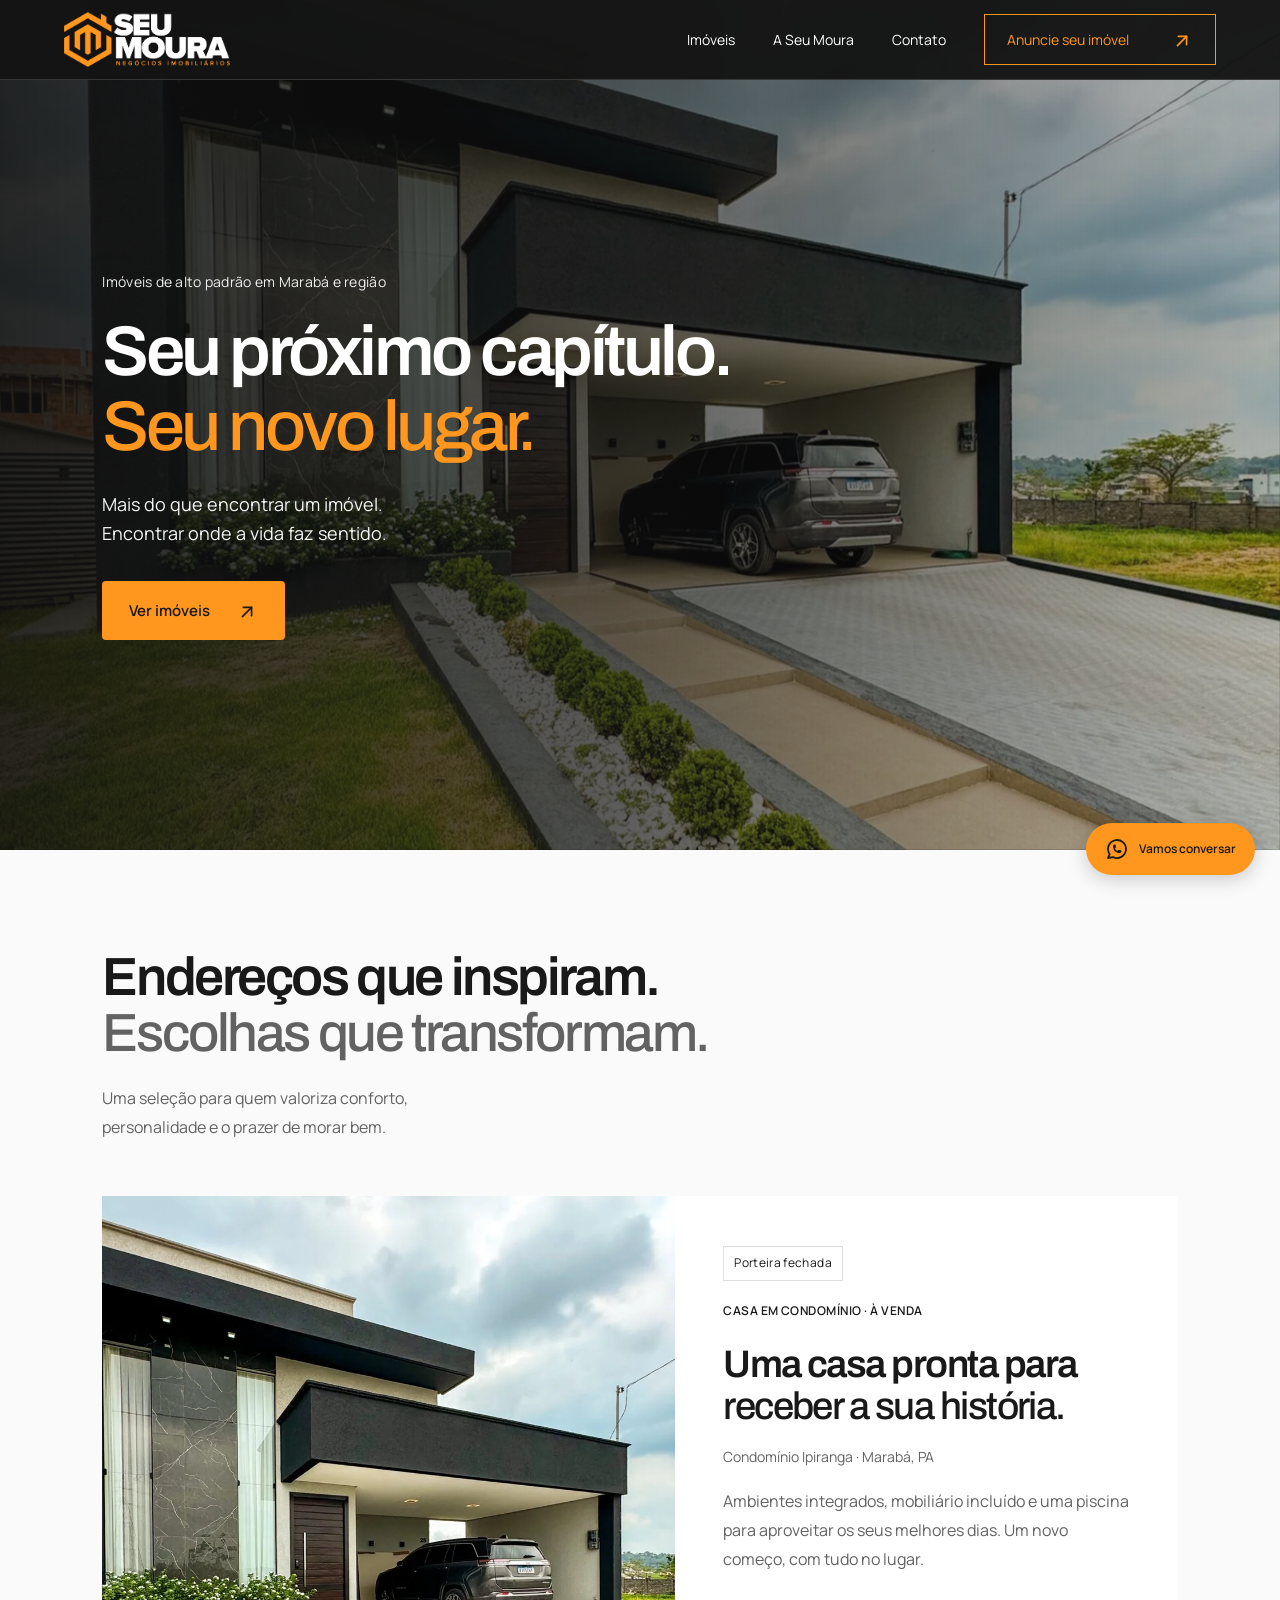
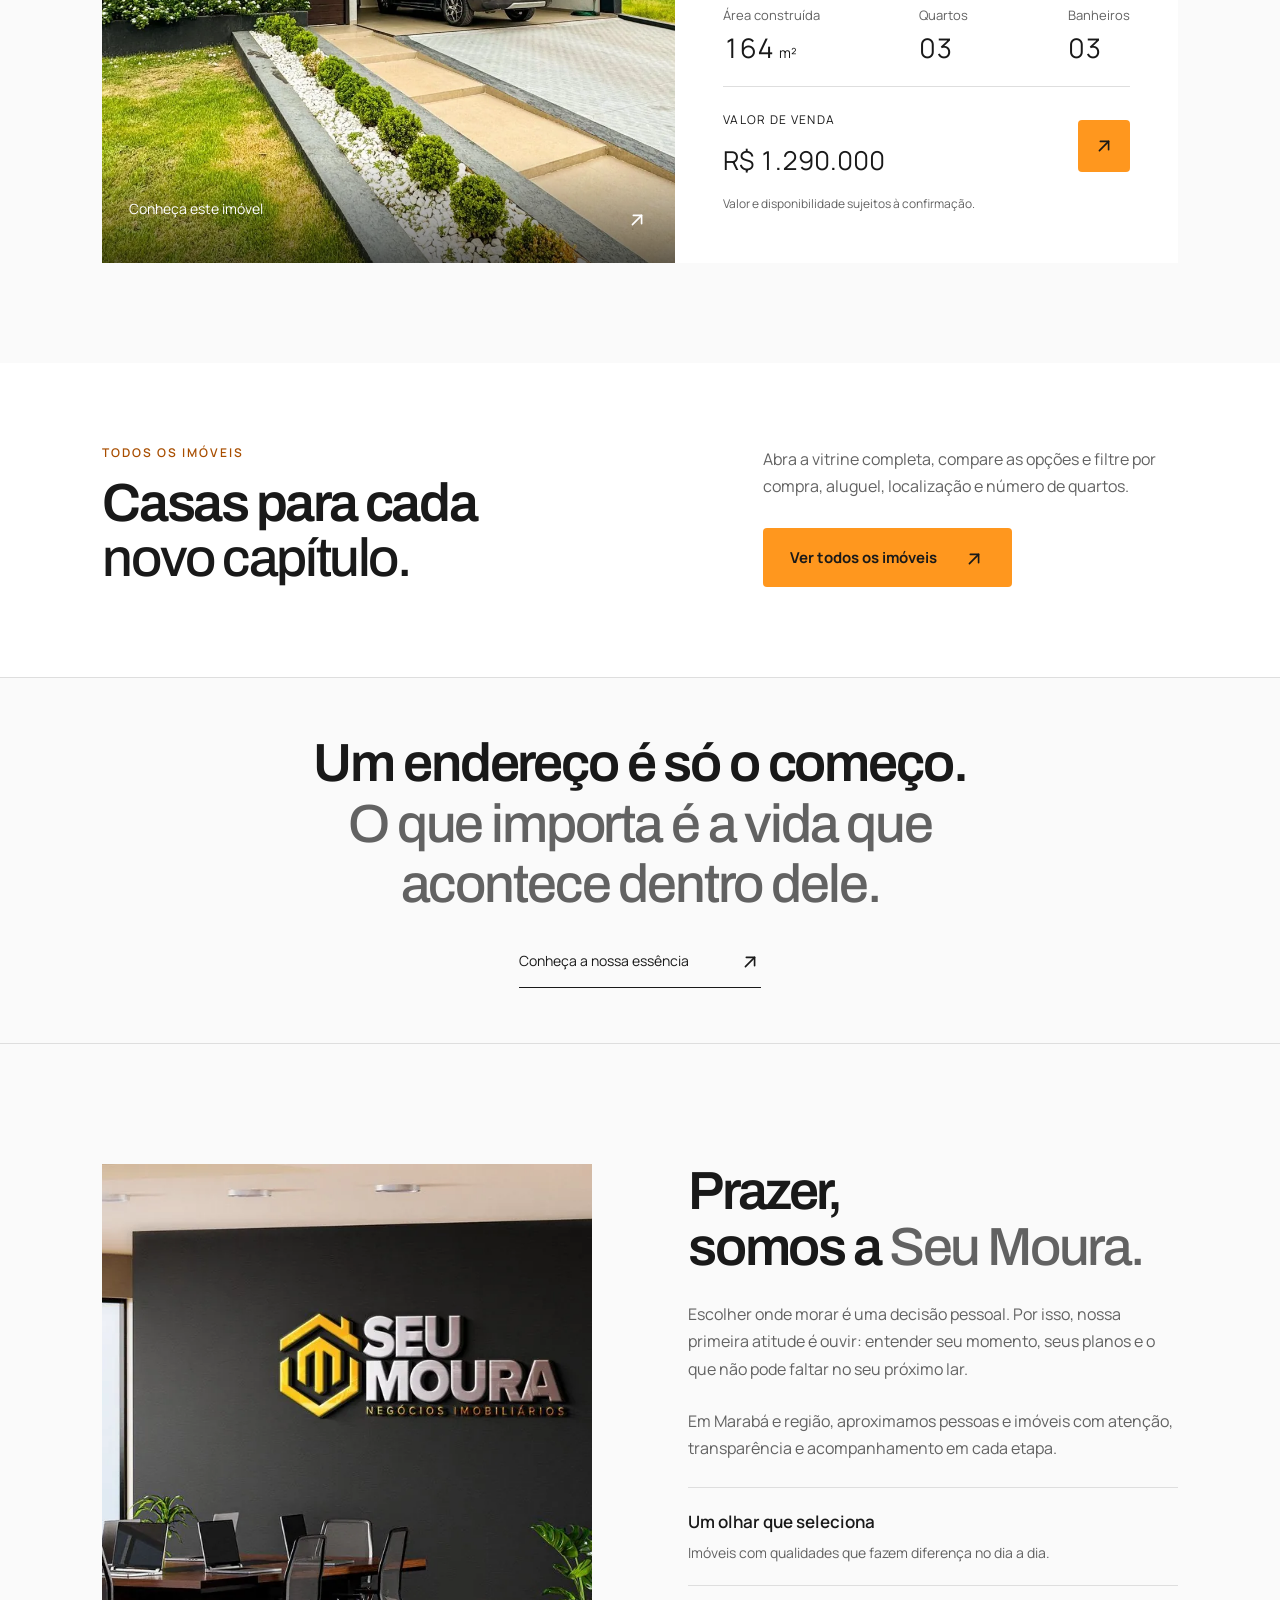
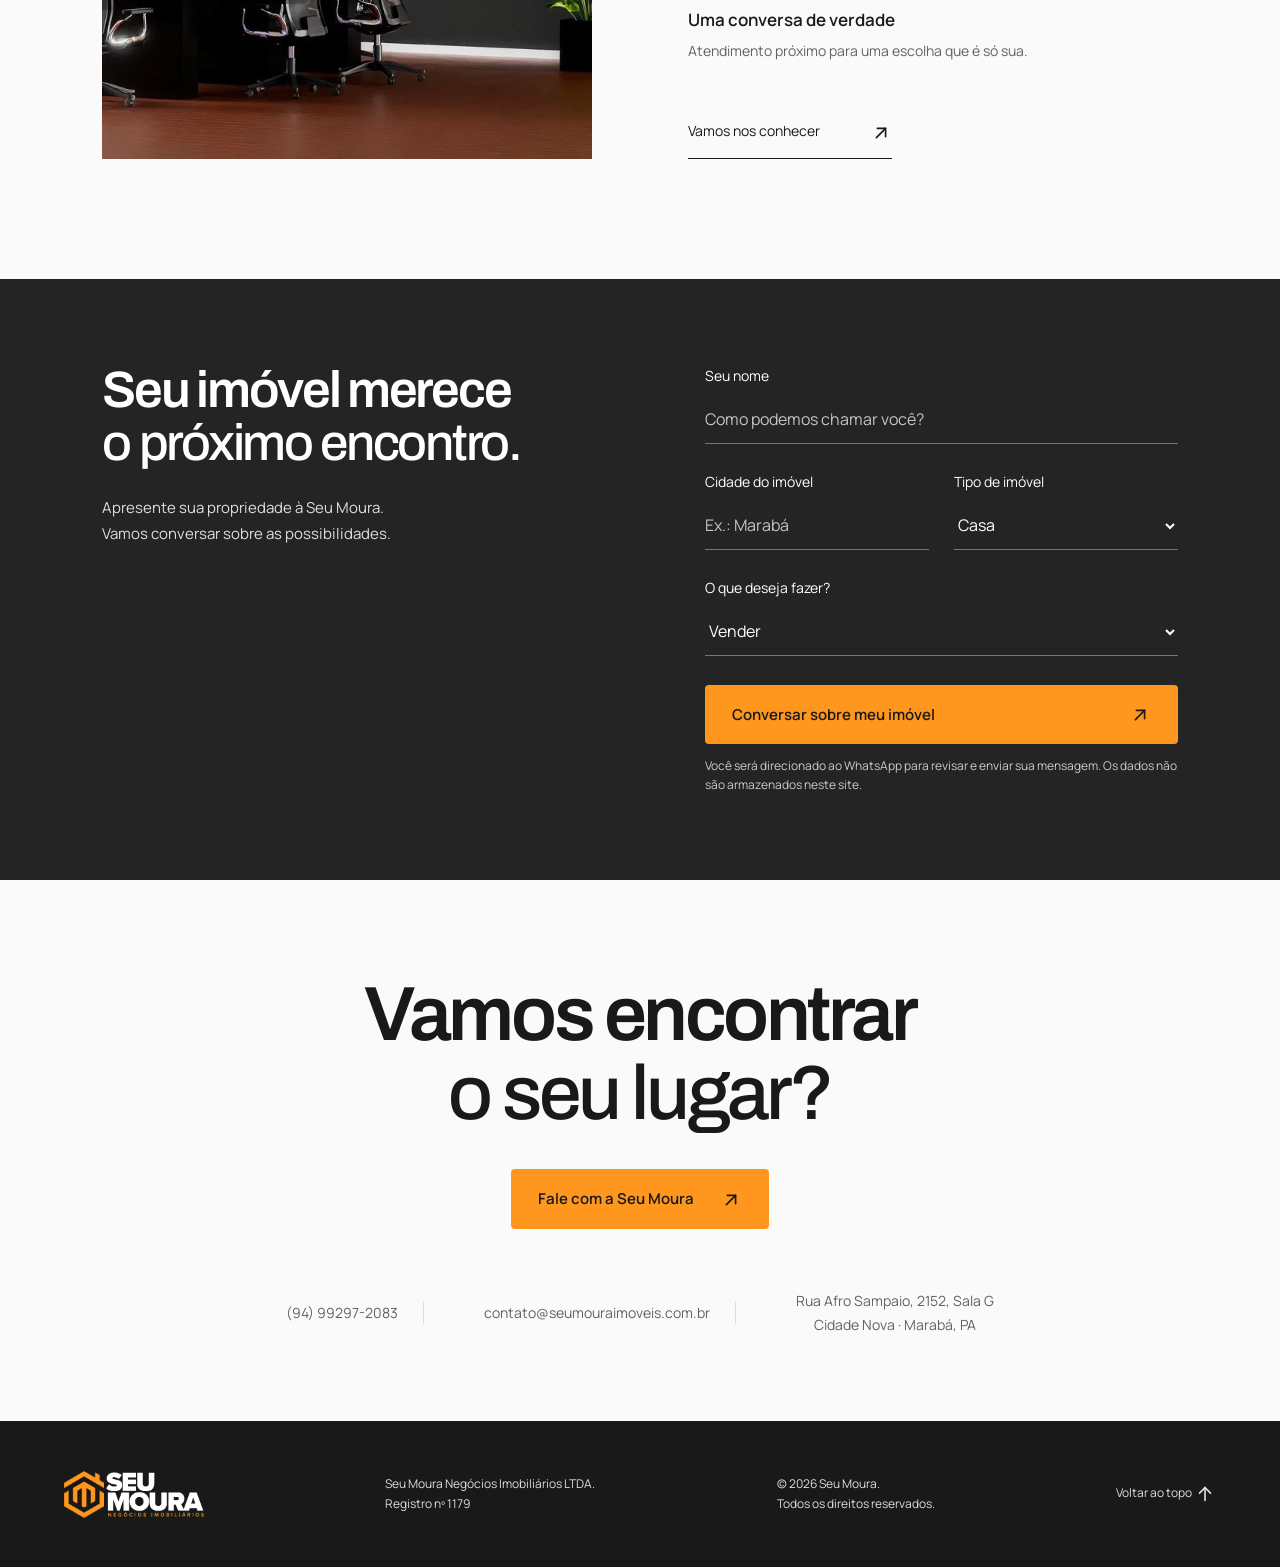
==== index.html @ 0f6f47f3 "Improve catalog filter layout at notebook widths" ====
<!doctype html>
<html lang="pt-BR">
<head>
<meta charset="UTF-8"><meta name="viewport" content="width=device-width,initial-scale=1">
<title>Seu Moura Imóveis | Um novo jeito de viver em Marabá</title>
<meta name="description" content="Imóveis de alto padrão em Marabá e região. Conheça a seleção Seu Moura e encontre o próximo endereço da sua história.">
<meta name="theme-color" content="#191919"><meta property="og:title" content="Seu Moura Imóveis | O seu próximo capítulo"><meta property="og:description" content="Imóveis de alto padrão em Marabá e região. Encontre um lugar para viver a sua história."><meta property="og:type" content="website">
<link rel="icon" href="./favicon.svg" type="image/svg+xml"><link rel="stylesheet" href="./styles.css?v=catalog-2-20260916"><script src="./app.js?v=catalog-20260916" defer></script>
</head>
<body>
<a class="skip" href="#conteudo">Pular para o conteúdo</a>
<header class="header" id="topo"><a href="#" class="brand" aria-label="Seu Moura Imóveis, início"><img src="./assets/logo.png" alt="Seu Moura Imóveis" width="180" height="80"></a><nav id="navigation" aria-label="Principal"><a href="./imoveis.html">Imóveis</a><a href="#sobre">A Seu Moura</a><a href="#contato">Contato</a><a class="nav-cta" href="#anuncie">Anuncie seu imóvel <span aria-hidden="true"><svg class="icon" viewBox="0 0 24 24" aria-hidden="true" focusable="false"> <path d="M17 7l-10 10" /> <path d="M8 7l9 0l0 9" /> </svg></span></a></nav><button class="menu" aria-label="Abrir menu" aria-expanded="false" aria-controls="navigation"><span></span><span></span></button></header>
<main id="conteudo">
<section class="hero" aria-labelledby="hero-title"><img class="hero-image" src="./assets/house.webp" alt="Residência no Condomínio Ipiranga, em Marabá" fetchpriority="high" width="1600" height="1200"><div class="hero-shade"></div><div class="hero-content"><p class="hero-location">Imóveis de alto padrão em Marabá e região</p><h1 id="hero-title">Seu próximo capítulo.<br><em>Seu novo lugar.</em></h1><p class="hero-intro">Mais do que encontrar um imóvel.<br>Encontrar onde a vida faz sentido.</p><a href="./imoveis.html" class="button cream">Ver imóveis <span aria-hidden="true"><svg class="icon" viewBox="0 0 24 24" aria-hidden="true" focusable="false"> <path d="M17 7l-10 10" /> <path d="M8 7l9 0l0 9" /> </svg></span></a></div></section>
<section id="destaque" class="section selection"><div class="section-head reveal"><div><h2>Endereços que inspiram.<br><em>Escolhas que transformam.</em></h2></div><p>Uma seleção para quem valoriza conforto,<br>personalidade e o prazer de morar bem.</p></div>
<article id="property" class="property reveal"><button class="property-photo open-property" aria-label="Ver detalhes da casa no Condomínio Ipiranga"><img src="./assets/house.webp" alt="Fachada da casa no Condomínio Ipiranga" loading="lazy" width="900" height="750"><span class="photo-link">Conheça este imóvel <span aria-hidden="true"><svg class="icon" viewBox="0 0 24 24" aria-hidden="true" focusable="false"> <path d="M17 7l-10 10" /> <path d="M8 7l9 0l0 9" /> </svg></span></span></button><div class="property-info"><span class="tag">Porteira fechada</span><p class="eyebrow">CASA EM CONDOMÍNIO · À VENDA</p><h3>Uma casa pronta para<br><em>receber a sua história.</em></h3><p class="location">Condomínio Ipiranga · Marabá, PA</p><p class="property-copy">Ambientes integrados, mobiliário incluído e uma piscina para aproveitar os seus melhores dias. Um novo começo, com tudo no lugar.</p><dl class="specs"><div><dt>Área construída</dt><dd>164 <small>m²</small></dd></div><div><dt>Quartos</dt><dd>03</dd></div><div><dt>Banheiros</dt><dd>03</dd></div></dl><div class="price-line"><div><span>VALOR DE VENDA</span><strong>R$ 1.290.000</strong></div><button class="round open-property" aria-label="Ver detalhes do imóvel"><svg class="icon" viewBox="0 0 24 24" aria-hidden="true" focusable="false"> <path d="M17 7l-10 10" /> <path d="M8 7l9 0l0 9" /> </svg></button></div><p class="fine">Valor e disponibilidade sujeitos à confirmação.</p></div></article>
</section>
<section class="catalog-entry section reveal" aria-labelledby="catalog-entry-title"><div><p class="eyebrow">TODOS OS IMÓVEIS</p><h2 id="catalog-entry-title">Casas para cada<br><em>novo capítulo.</em></h2></div><div class="catalog-entry-copy"><p>Abra a vitrine completa, compare as opções e filtre por compra, aluguel, localização e número de quartos.</p><a href="./imoveis.html" class="button cream">Ver todos os imóveis <span aria-hidden="true"><svg class="icon" viewBox="0 0 24 24" aria-hidden="true" focusable="false"><path d="M17 7l-10 10"/><path d="M8 7l9 0l0 9"/></svg></span></a></div></section>
<section class="statement"><p class="reveal">Um endereço é só o começo.<br><em>O que importa é a vida que<br>acontece dentro dele.</em></p><a class="line-link" href="#sobre">Conheça a nossa essência <span aria-hidden="true"><svg class="icon" viewBox="0 0 24 24" aria-hidden="true" focusable="false"> <path d="M17 7l-10 10" /> <path d="M8 7l9 0l0 9" /> </svg></span></a></section>
<section id="sobre" class="section about"><div class="about-image reveal"><img src="./assets/office.webp" alt="Escritório da Seu Moura Imóveis em Marabá" loading="lazy" width="900" height="1000"></div><div class="about-copy reveal"><h2>Prazer,<br>somos a <em>Seu Moura.</em></h2><p>Escolher onde morar é uma decisão pessoal. Por isso, nossa primeira atitude é ouvir: entender seu momento, seus planos e o que não pode faltar no seu próximo lar.</p><p>Em Marabá e região, aproximamos pessoas e imóveis com atenção, transparência e acompanhamento em cada etapa.</p><div class="values"><div><h3>Um olhar que seleciona</h3><p>Imóveis com qualidades que fazem diferença no dia a dia.</p></div><div><h3>Uma conversa de verdade</h3><p>Atendimento próximo para uma escolha que é só sua.</p></div></div><a class="line-link" href="#contato">Vamos nos conhecer <span aria-hidden="true"><svg class="icon" viewBox="0 0 24 24" aria-hidden="true" focusable="false"> <path d="M17 7l-10 10" /> <path d="M8 7l9 0l0 9" /> </svg></span></a></div></section>
<section id="anuncie" class="announce section"><div class="reveal"><h2>Seu imóvel merece<br><em>o próximo encontro.</em></h2><p>Apresente sua propriedade à Seu Moura.<br>Vamos conversar sobre as possibilidades.</p></div><form id="owner-form" class="owner-form"><label for="name">Seu nome<input id="name" name="name" autocomplete="name" placeholder="Como podemos chamar você?" required maxlength="100"></label><div class="form-row"><label for="city">Cidade do imóvel<input id="city" name="city" placeholder="Ex.: Marabá" required maxlength="100"></label><label for="owner-type">Tipo de imóvel<select id="owner-type" name="type"><option>Casa</option><option>Apartamento</option><option>Terreno</option><option>Comercial</option><option>Outro</option></select></label></div><label class="owner-purpose" for="owner-purpose">O que deseja fazer?<select id="owner-purpose" name="purpose"><option>Vender</option><option>Alugar</option><option>Ainda estou avaliando</option></select></label><button class="button cream" type="submit">Conversar sobre meu imóvel <span aria-hidden="true"><svg class="icon" viewBox="0 0 24 24" aria-hidden="true" focusable="false"> <path d="M17 7l-10 10" /> <path d="M8 7l9 0l0 9" /> </svg></span></button><p class="fine">Você será direcionado ao WhatsApp para revisar e enviar sua mensagem. Os dados não são armazenados neste site.</p></form></section>
<section id="contato" class="section contact"><h2>Vamos encontrar<br><em>o seu lugar?</em></h2><a class="button dark whatsapp" href="https://wa.me/5594992972083" target="_blank" rel="noopener" data-message="Olá, Seu Moura! Quero encontrar meu próximo imóvel.">Fale com a Seu Moura <span aria-hidden="true"><svg class="icon" viewBox="0 0 24 24" aria-hidden="true" focusable="false"> <path d="M17 7l-10 10" /> <path d="M8 7l9 0l0 9" /> </svg></span></a><div class="contact-details"><a href="tel:+5594992972083">(94) 99297-2083</a><a href="mailto:contato@seumouraimoveis.com.br">contato@seumouraimoveis.com.br</a><p>Rua Afro Sampaio, 2152, Sala G<br>Cidade Nova · Marabá, PA</p></div></section>
</main>
<footer><a class="brand" href="#"><img src="./assets/logo.png" alt="Seu Moura Imóveis" width="180" height="80" loading="lazy"></a><p>Seu Moura Negócios Imobiliários LTDA.<br>Registro nº 1179</p><span>© <span id="year">2026</span> Seu Moura.<br>Todos os direitos reservados.</span><a href="#topo" class="back-top">Voltar ao topo <svg class="icon" viewBox="0 0 24 24" aria-hidden="true" focusable="false"> <path d="M12 5l0 14" /> <path d="M18 11l-6 -6" /> <path d="M6 11l6 -6" /> </svg></a></footer>
<a class="floating-whatsapp whatsapp" href="https://wa.me/5594992972083" target="_blank" rel="noopener" aria-label="Falar com a Seu Moura pelo WhatsApp" data-message="Olá! Gostaria de falar com a Seu Moura."><svg class="icon" viewBox="0 0 24 24" aria-hidden="true" focusable="false"> <path d="M3 21l1.65 -3.8a9 9 0 1 1 3.4 2.9l-5.05 .9" /> <path d="M9 10a.5 .5 0 0 0 1 0v-1a.5 .5 0 0 0 -1 0v1a5 5 0 0 0 5 5h1a.5 .5 0 0 0 0 -1h-1a.5 .5 0 0 0 0 1" /> </svg><span>Vamos conversar</span></a>
<dialog id="property-dialog" aria-labelledby="dialog-title"><button class="dialog-close" aria-label="Fechar detalhes"><svg class="icon" viewBox="0 0 24 24" aria-hidden="true" focusable="false"> <path d="M18 6l-12 12" /> <path d="M6 6l12 12" /> </svg></button><div class="gallery"><img id="gallery-image" src="./assets/house.webp" alt="Fachada do imóvel"><div class="gallery-controls"><button id="previous" aria-label="Foto anterior"><svg class="icon" viewBox="0 0 24 24" aria-hidden="true" focusable="false"> <path d="M5 12l14 0" /> <path d="M5 12l6 6" /> <path d="M5 12l6 -6" /> </svg></button><span id="gallery-count" aria-live="polite">1 / 5</span><button id="next" aria-label="Próxima foto"><svg class="icon" viewBox="0 0 24 24" aria-hidden="true" focusable="false"> <path d="M5 12l14 0" /> <path d="M13 18l6 -6" /> <path d="M13 6l6 6" /> </svg></button></div></div><div class="dialog-copy"><p class="eyebrow">CONDOMÍNIO IPIRANGA · MARABÁ</p><h2 id="dialog-title">Casa de <em>porteira fechada.</em></h2><p>164 m² construídos · 3 quartos · 3 banheiros</p><p>Suíte com closet, ambientes integrados, piscina com hidromassagem e área de lazer. Móveis e eletrodomésticos incluídos; decoração negociada à parte.</p><strong class="dialog-price">R$ 1.290.000</strong><p class="fine">Confirme valor, disponibilidade e itens incluídos com o corretor.</p><a class="button dark whatsapp" data-message="Olá, Caio! Tenho interesse na casa de porteira fechada no Condomínio Ipiranga, anunciada por R$ 1.290.000. Gostaria de saber mais e agendar uma visita." href="https://wa.me/5594992972083" target="_blank" rel="noopener">Agendar uma visita <svg class="icon" viewBox="0 0 24 24" aria-hidden="true" focusable="false"> <path d="M17 7l-10 10" /> <path d="M8 7l9 0l0 9" /> </svg></a><p class="agent">Caio Moura · CRECI AP/PA 11.928</p></div></dialog>
</body></html>
---- styles.css ----
@import url('https://fonts.googleapis.com/css2?family=Archivo:wght@500;600;700&family=Manrope:wght@400;500;600;700&display=swap');
:root{--ink:#191919;--paper:#fafafa;--muted:#626262;--gold:#ff971e;--line:#dedede;--serif:'Italiana',Georgia,serif;--sans:'DM Sans',Arial,sans-serif}*{box-sizing:border-box}html{scroll-behavior:smooth;scroll-padding-top:100px}body{margin:0;color:var(--ink);background:var(--paper);font-family:var(--sans);font-size:16px;line-height:1.7}body.modal-open{overflow:hidden}button,input,select{font:inherit}button,a,input,select{-webkit-tap-highlight-color:transparent}button,a{touch-action:manipulation}button{cursor:pointer}a{color:inherit;text-decoration:none}img{max-width:100%;display:block}button{color:inherit}h1,h2,h3,p{margin:0}h1,h2,h3{font-weight:400}h1,h2{font-family:var(--serif);line-height:1.06;letter-spacing:-.035em}em{font-weight:400;font-family:Georgia,serif;font-size:.91em}h2{font-size:clamp(38px,4.2vw,64px)}p{font-weight:400}.eyebrow{font-size:12px;font-weight:600;letter-spacing:2px;margin-bottom:24px}.eyebrow.light{color:#fafafa}.header{position:absolute;z-index:10;top:0;left:0;width:100%;display:flex;align-items:center;justify-content:space-between;padding:22px 5%;border-bottom:1px solid #ffffff35;color:white;transition:background 180ms ease}.header.scrolled{position:fixed;background:var(--ink);padding-top:8px;padding-bottom:8px;box-shadow:0 4px 25px #0002}.brand img{width:165px;height:66px;object-fit:contain}.header nav{display:flex;gap:38px;align-items:center;font-size:14px}.header nav>a{position:relative}.header nav>a:not(.nav-cta):after{content:'';position:absolute;bottom:-7px;height:1px;background:currentColor;left:0;width:100%;transform:scaleX(0);transform-origin:left;transition:transform 180ms var(--ease-out)}.header nav>a:hover:after{transform:scaleX(1)}.nav-cta{border:1px solid #ffffff60;padding:12px 22px}.nav-cta span{margin-left:22px}.menu{display:none;background:none;border:0;width:44px;height:44px}.menu span{display:block;background:white;height:1px;width:25px;margin:7px auto}.hero{height:min(890px,100svh);min-height:700px;position:relative;overflow:hidden;color:#fff;background:var(--ink)}.hero-image{width:100%;height:100%;object-fit:cover;object-position:center 53%;animation:herozoom 1.8s ease-out both}.hero-shade{position:absolute;inset:0;background:linear-gradient(90deg,#101010d9 0%,#10101099 46%,#10101033 85%),linear-gradient(0deg,#101010a0,transparent 35%,#10101066)}.hero-content{position:absolute;left:8%;top:25%;max-width:850px;animation:rise 1s .1s both}.hero h1{font-size:clamp(58px,6.2vw,96px);line-height:1.05}.hero h1 em{color:#ff971e;font-size:.8em}.hero-intro{margin:26px 0 32px;color:#f5f5f5;font-size:17px;line-height:1.65}.button{display:inline-flex;align-items:center;justify-content:space-between;gap:42px;min-height:56px;padding:16px 26px;border:1px solid transparent;font-size:14px;font-weight:500;transition:background .25s,transform .25s}.button span{font-size:22px;line-height:1}.cream{color:var(--ink);background:#ff971e}.cream:hover{background:#ffac4d}.dark{background:var(--ink);color:#fff}.dark:hover{background:#333333}.hero-bottom{position:absolute;bottom:36px;left:8%;right:5%;display:flex;justify-content:space-between;align-items:center;font-size:11px;letter-spacing:2px}.hero-bottom a{display:flex;gap:35px;align-items:center}.hero-bottom a span{font-size:24px}.hero-index{position:absolute;right:4.5%;top:45%;writing-mode:vertical-rl;letter-spacing:3px;font-size:11px}.search-wrap{position:relative;padding:0 5%;background:#fff}.search{max-width:1400px;margin:auto;display:grid;grid-template-columns:1fr 1.3fr 1.2fr auto;align-items:center;padding:30px 0;gap:30px}.search label{font-size:10px;letter-spacing:1.5px;font-weight:600;display:flex;flex-direction:column;border-right:1px solid var(--line);padding-right:25px}.search select{padding:9px 20px 0 0;border:0;background:none;width:100%;outline-offset:4px;color:var(--ink);font-size:15px;letter-spacing:0}.section{padding:100px 8%;max-width:1700px;margin:auto}.section-head{display:flex;justify-content:space-between;align-items:flex-end;gap:45px;margin-bottom:55px}.section-head>p{color:var(--muted);font-size:15px;line-height:1.8;margin-bottom:8px}.result-line{display:flex;justify-content:space-between;border-bottom:1px solid var(--line);padding-bottom:18px;margin-bottom:30px;font-size:13px;color:var(--muted)}.result-line>span:last-child{font-size:11px;letter-spacing:1.6px}.property{display:grid;grid-template-columns:1.14fr 1fr;background:#fff}.property-photo{position:relative;border:0;padding:0;background:#c9c9c9;overflow:hidden;text-align:left;min-height:530px}.property-photo>img{height:100%;width:100%;object-fit:cover;transition:transform .8s}.tag{position:absolute;left:24px;top:24px;padding:8px 14px;background:#fafafa;font-size:10px;letter-spacing:1.5px}.photo-link{position:absolute;bottom:0;left:0;right:0;padding:40px 27px 25px;color:#fff;display:flex;justify-content:space-between;background:linear-gradient(transparent,#0009);font-size:14px}.photo-link>span{font-size:24px}.property-info{padding:50px 48px;display:flex;flex-direction:column;justify-content:center}.property-info .eyebrow{font-size:10px;margin-bottom:23px}.property h3{font-family:var(--serif);font-size:clamp(30px,3vw,44px);line-height:1.15;letter-spacing:-1px}.location{font-size:13px;color:var(--muted);margin:18px 0}.property-copy{color:var(--muted);font-size:14px;line-height:1.8}.specs{display:flex;justify-content:space-between;gap:20px;padding:25px 0;border-bottom:1px solid var(--line);margin:6px 0 23px}.specs dt{font-size:11px;color:var(--muted)}.specs dd{font-size:27px;margin:8px 0 0;line-height:1}.specs small{font-size:14px}.price-line{display:flex;align-items:center;justify-content:space-between}.price-line span{font-size:10px;letter-spacing:1.3px;display:block;margin-bottom:7px}.price-line strong{font-weight:400;font-size:26px}.round{width:52px;height:52px;border:1px solid var(--line);border-radius:50%;background:transparent;font-size:24px;transition:background .2s}.round:hover{background:#eeeeee}.fine{font-size:12px;color:var(--muted);margin-top:12px;line-height:1.6}.text-button{background:none;border:0;text-decoration:underline;font-size:13px}.empty{text-align:center;padding:65px 20px;background:white}.empty h3{font-family:var(--serif);font-size:36px}.empty p{margin:15px auto 25px;max-width:550px}.statement{background:var(--ink);color:#f5f5f5;padding:32px 8% 65px;text-align:center;overflow:hidden}.statement-top{display:flex;justify-content:space-between;border-bottom:1px solid #ffffff20;padding-bottom:24px;letter-spacing:1.7px;font-size:10px;color:#cccccc}.statement>p{font-family:var(--serif);font-size:clamp(35px,4.8vw,70px);line-height:1.18;letter-spacing:-2px;margin:64px 0 35px}.statement em{color:#ff971e}.line-link{display:inline-flex;gap:50px;align-items:center;border-bottom:1px solid currentColor;padding-bottom:8px;font-size:14px}.line-link>span{font-size:22px}.about{display:grid;grid-template-columns:1fr 1fr;gap:9%;align-items:center;padding-top:120px;padding-bottom:120px}.about-image{position:relative;align-self:stretch;min-height:620px}.about-image>img{width:100%;height:100%;object-fit:cover}.image-caption{position:absolute;left:0;bottom:0;background:#191919da;width:100%;padding:18px 25px;font-size:10px;color:white;letter-spacing:1.5px}.about-copy>p:not(.eyebrow){color:var(--muted);margin-top:25px;font-size:15px}.values{margin:25px 0 30px}.values>div{position:relative;border-top:1px solid var(--line);padding:20px 0 20px 38px}.values span{position:absolute;left:0;top:23px;font-size:11px;color:var(--muted)}.values h3{font-size:17px}.values p{font-size:13px;color:var(--muted);margin-top:4px}.announce{max-width:none;display:grid;grid-template-columns:1fr 1fr;gap:12%;background:#242424;color:white;padding-top:85px;padding-bottom:85px}.announce h2{font-size:clamp(38px,4vw,58px)}.announce>div>p:last-child{margin-top:25px;color:#dedede;font-size:15px}.owner-form label{display:flex;flex-direction:column;font-size:12px;gap:8px}.owner-form input,.owner-form select{min-width:0;width:100%;border:0;border-bottom:1px solid #ffffff60;background:transparent;color:white;padding:10px 0;font-size:15px;border-radius:0}.owner-form input::placeholder{color:#c4c4c4}.owner-form select option{color:var(--ink);background:white}.form-row{display:grid;grid-template-columns:1fr 1fr;gap:25px;margin:26px 0}.owner-form .button{width:100%;margin-top:3px}.owner-form .fine{color:#cccccc;font-size:11px}.contact{text-align:center;padding-top:95px;padding-bottom:85px}.contact h2{font-size:clamp(50px,6vw,88px)}.contact .button{margin:35px 0}.contact-details{display:flex;justify-content:center;gap:35px;color:var(--muted);font-size:13px;margin-top:25px;align-items:center}.contact-details>*{padding:0 25px;border-right:1px solid var(--line)}.contact-details>*:last-child{border:0}footer{background:var(--ink);color:#dedede;padding:42px 5%;display:flex;justify-content:space-between;align-items:center;gap:25px;font-size:11px}footer .brand img{width:140px}.back-top{font-size:12px}.floating-whatsapp{position:fixed;z-index:15;bottom:25px;right:25px;display:flex;align-items:center;gap:10px;background:var(--ink);color:#fff;border:1px solid #ffffff55;padding:13px 19px;border-radius:40px;box-shadow:0 4px 20px #0003;font-size:12px;transition:transform .2s}.floating-whatsapp svg{width:24px;height:24px}.skip{position:fixed;z-index:100;top:-100px;left:15px;background:white;color:var(--ink);padding:12px}.skip:focus{top:15px}:focus-visible{outline:2px solid var(--gold);outline-offset:5px}.reveal{opacity:1}.reveal.pending{opacity:1;transform:none}[hidden]{display:none!important}dialog{border:0;padding:0;width:min(1100px,94vw);max-height:90svh;background:var(--paper);color:var(--ink);overflow:auto}dialog::backdrop{background:#101010cc;backdrop-filter:blur(5px)}dialog[open]{display:grid;grid-template-columns:1fr 1fr;animation:rise .3s}.dialog-close{position:absolute;top:15px;right:15px;z-index:2;border:0;background:var(--paper);border-radius:50%;width:42px;height:42px;font-size:18px}.gallery{background:var(--ink);position:relative;min-height:550px;display:flex;align-items:center}.gallery>img{width:100%;height:100%;max-height:80svh;object-fit:contain}.gallery-controls{position:absolute;bottom:0;left:0;right:0;background:#191919c9;color:white;padding:12px 25px;display:flex;align-items:center;justify-content:space-between;font-size:12px}.gallery-controls button{border:1px solid #ffffff60;background:none;color:white;width:40px;height:40px;font-size:20px}.dialog-copy{padding:55px 40px 35px}.dialog-copy h2{font-size:42px}.dialog-copy>p:not(.eyebrow){font-size:14px;margin-top:22px;color:var(--muted)}.dialog-copy .eyebrow{font-size:10px}.dialog-price{display:block;margin-top:25px;font-size:28px;font-weight:400}.dialog-copy .button{margin-top:22px;width:100%;gap:15px}.dialog-copy p.agent{font-size:12px}.gallery img{transition:opacity .2s}@keyframes rise{from{opacity:0;transform:translateY(25px)}to{opacity:1;transform:translateY(0)}}@keyframes herozoom{from{transform:scale(1.07)}to{transform:scale(1)}}
@media(min-width:1700px){.hero-content{left:max(8%,calc((100vw - 1450px)/2))}}
@media(max-width:1000px){.header nav{gap:22px}.hero-content{left:6%}.section{padding:75px 6%}.search{gap:18px}.search label{padding-right:12px}.search .button{gap:20px;padding:15px}.section-head{gap:20px}.section-head>p{max-width:240px}.property-info{padding:35px 28px}.property-photo{min-height:500px}.about{gap:6%}.about-image{min-height:620px}.announce{gap:7%}.contact-details{gap:0}.contact-details>*{padding:0 15px}.contact-details a{overflow-wrap:anywhere}}
@media(max-width:720px){html{scroll-padding-top:84px}.header{padding:12px 6%}.brand img{width:139px;height:55px}.menu{display:block}.header nav{display:none;position:absolute;left:0;right:0;top:100%;background:var(--ink);padding:25px 6% 32px;flex-direction:column;align-items:stretch;gap:22px;border-top:1px solid #ffffff30}.header nav.open{display:flex}.hero{height:800px;min-height:690px;max-height:1000px}.hero-content{top:23%;left:7%;right:5%}.hero h1{font-size:clamp(43px,9.5vw,68px);line-height:1.13}.hero h1 em{font-size:.82em}.hero .eyebrow{font-size:9px;letter-spacing:1.4px;max-width:290px}.hero-intro{font-size:15px;margin:25px 0 30px}.hero-image{object-position:58% center}.hero-shade{background:linear-gradient(90deg,#101010d9,#10101088),linear-gradient(0deg,#101010b3,transparent)}.hero-bottom{left:7%;bottom:25px;right:7%;align-items:flex-start;gap:20px}.hero-bottom>span{max-width:140px;font-size:9px;text-align:right}.hero-bottom a{gap:13px;font-size:9px}.hero-index{display:none}.search-wrap{padding:0 7%}.search{grid-template-columns:1fr 1fr;gap:25px 18px;padding:28px 0}.search label{border:0;min-width:0}.search select{font-size:13px;padding-right:2px}.search .button{font-size:12px;min-height:50px;gap:10px}.section{padding:65px 7%}.section-head{display:block;margin-bottom:35px}.section-head>p{max-width:none;margin-top:24px;font-size:14px}.eyebrow{font-size:10px;letter-spacing:1.6px;margin-bottom:20px}h2{font-size:39px;line-height:1.1}.result-line{font-size:12px}.result-line>span:last-child{font-size:9px}.property{grid-template-columns:1fr}.property-photo{min-height:0;height:350px}.property-info{padding:30px 25px}.property h3{font-size:36px}.specs{margin-top:10px}.statement{padding:26px 7% 50px}.statement-top>span:last-child{display:none}.statement>p{font-size:35px;letter-spacing:-1px;margin:45px 0 30px}.about{grid-template-columns:1fr;gap:45px}.about-image{min-height:0;height:440px}.about-copy h2{font-size:45px}.about-copy>p:not(.eyebrow){font-size:15px}.announce{grid-template-columns:1fr;gap:40px}.announce h2{font-size:43px}.contact h2{font-size:55px}.contact-details{flex-direction:column;gap:18px;margin-top:10px}.contact-details>*{border:0;padding:0}footer{padding:35px 7% 95px;display:grid;grid-template-columns:1fr 1fr;gap:25px}footer .brand img{width:125px}.floating-whatsapp{right:16px;bottom:16px;padding:13px}.floating-whatsapp span{display:none}dialog[open]{grid-template-columns:1fr}.gallery{min-height:0;height:330px}.gallery img{max-height:none}.dialog-copy{padding:30px 25px}.dialog-copy h2{font-size:36px}.dialog-close{position:fixed;right:6vw;top:7svh}.form-row{gap:20px}}
@media(prefers-reduced-motion:reduce){html{scroll-behavior:auto}*,*:before,*:after{animation:none!important;transition:none!important}.reveal.pending{opacity:1;transform:none}}

/* Brand refinement: #FF971E sampled from the original, unmodified logo. */
:root{--accent:#ff971e;--accent-hover:#ffac4d;--ease-out:cubic-bezier(.16,1,.3,1);--surface:#fff;--focus:#a84e00}
::selection{background:var(--accent);color:#191919}html{scrollbar-color:#828282 var(--paper)}input,textarea{caret-color:var(--accent)}
h1,h2,h3{text-wrap:balance}em{font-family:inherit;font-style:normal;font-size:1em}p{max-width:70ch}.icon{display:inline-block;width:22px;height:22px;flex-shrink:0;vertical-align:middle;fill:none;stroke:currentColor;stroke-width:1.8;stroke-linecap:round;stroke-linejoin:round}
.header{min-height:80px;padding:8px 5%;background:#141414f5;border-bottom-color:#ffffff24}.header.scrolled{padding:8px 5%;background:#141414}.brand img{width:166px;height:62px}.nav-cta{border-color:var(--accent);color:var(--accent);display:flex;gap:20px;align-items:center}.header nav>a:not(.nav-cta):after{background:var(--accent)}
.hero{height:auto;min-height:min(850px,95svh);display:grid;align-items:center;padding:155px 8% 95px}.hero-image{position:absolute;inset:0;object-position:65% 52%;animation:herozoom 1100ms var(--ease-out) both}.hero-content{position:relative;left:auto;right:auto;top:auto;max-width:820px;animation:rise 650ms var(--ease-out) both}.hero h1{font-size:clamp(44px,5.5vw,82px);line-height:1.12;letter-spacing:-.025em}.hero h1 em{font-size:1em;color:var(--accent)}.hero-intro{margin:25px 0 32px;max-width:38ch;font-size:18px}.hero-location{font-size:14px;letter-spacing:.02em;color:#eee;margin-bottom:22px}.hero-shade{background:linear-gradient(90deg,#101010e6 0%,#101010ad 48%,#10101040 100%)}
.button{font-size:15px;min-height:56px;border-radius:4px;gap:26px;transition:transform 160ms var(--ease-out),background-color 180ms ease,color 180ms ease}.cream{background:var(--accent);color:#191919}.cream:hover{background:var(--accent-hover)}.dark{background:var(--ink);color:var(--paper)}.hero .button,.owner-form .button{font-weight:600}.button:active,.round:active,.gallery-controls button:active,.floating-whatsapp:active{transform:scale(.97)}.button .icon{transition:transform 200ms var(--ease-out)}
:focus-visible{outline:2px solid var(--focus);outline-offset:5px}.hero :focus-visible,.header :focus-visible,.announce :focus-visible,footer :focus-visible,.floating-whatsapp:focus-visible{outline-color:var(--accent)}
.search label{font-size:12px;letter-spacing:.06em}.search select{font-size:16px;padding-block:10px;min-height:44px}.search .button{background:var(--accent);color:#191919;font-weight:600}.search .button:hover{background:var(--accent-hover)}
.section-head{display:block}.section-head>p{margin-top:22px;max-width:55ch;font-size:16px}.section-head h2 em{color:var(--muted)}.property-copy,.about-copy>p:not(.eyebrow){font-size:16px}.property-info .eyebrow{font-size:12px;letter-spacing:.08em}.location,.photo-link{font-size:14px}.tag{position:static;align-self:flex-start;display:inline-block;color:var(--ink);background:transparent;border:1px solid var(--line);padding:6px 10px;font-size:12px;margin:0 0 20px;letter-spacing:.03em}.specs dt{font-size:13px}.specs dd,.price-line strong{font-variant-numeric:tabular-nums}.price-line span{font-size:12px}.round{display:grid;place-items:center;background:var(--accent);border:0;color:#191919;border-radius:4px}.round:hover{background:var(--accent-hover)}
.statement{background:var(--paper);color:var(--ink);padding-block:55px;border-top:1px solid var(--line);border-bottom:1px solid var(--line)}.statement>p{margin:0 auto 28px;font-size:clamp(34px,4.2vw,60px)}.statement em{color:var(--muted)}.statement .line-link{font-size:14px}.values>div{padding-left:0}.values p{font-size:14px}.about-image{min-height:570px}.about-copy h2 em{color:var(--muted)}
.owner-form input,.owner-form select{font-size:16px;min-height:48px}.owner-form label{font-size:14px}.owner-form .fine{font-size:12px}.contact-details{font-size:14px}.contact-details p{margin:0}.contact .button{background:var(--accent);color:#191919;font-weight:600}footer{font-size:12px}.floating-whatsapp{background:var(--accent);color:#191919;border:0;font-weight:600;min-height:52px}.gallery-controls button{width:44px;height:44px;display:grid;place-items:center;border-radius:4px}.dialog-close{display:grid;place-items:center;width:44px;height:44px;border-radius:4px}.dialog-copy>p:not(.eyebrow){font-size:16px}.dialog-copy .fine{font-size:12px}.line-link{text-decoration-thickness:1px;text-underline-offset:6px}.menu span{transition:transform 180ms var(--ease-out)}.menu[aria-expanded=true] span:first-child{transform:translateY(4px) rotate(45deg)}.menu[aria-expanded=true] span:last-child{transform:translateY(-4px) rotate(-45deg)}
@media(hover:hover) and (pointer:fine){.button:hover .icon{transform:translate(2px,-2px)}.property-photo:hover>img{transform:scale(1.025)}.floating-whatsapp:hover{transform:translateY(-2px)}}
@media(max-width:1000px){.section-head>p{max-width:55ch}.hero{padding-inline:6%}.hero h1{font-size:clamp(44px,6.5vw,76px)}}
@media(max-width:720px){.header,.header.scrolled{min-height:76px;padding:8px 6%}.brand img{width:145px;height:56px}.header nav{padding:24px 7%;gap:24px}.header nav.open{animation:rise 200ms var(--ease-out)}.header .nav-cta{padding:13px 16px}.hero{min-height:650px;min-height:max(650px,88svh);padding:136px 7% 72px;align-items:center}.hero-content{top:auto;left:auto;right:auto}.hero h1{font-size:clamp(41px,10.2vw,64px);line-height:1.14}.hero h1 em{font-size:1em}.hero-location{font-size:13px;max-width:25ch}.hero-intro{font-size:16px;max-width:29ch}.hero-shade{background:linear-gradient(90deg,#101010db,#10101088)}.hero-image{object-position:58% center}.hero .button{min-width:235px}.search{gap:18px 16px}.search label{font-size:11px}.search select{font-size:16px}.search .button{font-size:14px;padding:12px 14px}.section-head>p{font-size:16px}.about-image{min-height:0;height:420px}.property-info{padding:28px 22px}.statement{padding:48px 7%}.statement>p{font-size:34px;line-height:1.2}.form-row{grid-template-columns:1fr}.owner-form .button{gap:16px;font-size:14px}.floating-whatsapp{bottom:calc(16px + env(safe-area-inset-bottom,0px))}.dialog-close{position:absolute;top:12px;right:12px}.dialog-copy h2{font-size:34px}.contact-details a{overflow-wrap:anywhere}}
@media(prefers-color-scheme:dark){:root{--ink:#f5f5f5;--paper:#161616;--surface:#202020;--muted:#b8b8b8;--line:#454545;--focus:#ff971e;color-scheme:dark}.search-wrap,.property,.empty{background:var(--surface)}.search select{color:var(--ink)}.search select option{background:#202020}.tag{color:#f5f5f5}.dark{background:var(--accent);color:#191919}.dark:hover{background:var(--accent-hover)}.round:hover{background:var(--accent-hover)}.announce{background:#202020}.owner-form select option{background:#202020;color:#f5f5f5}.gallery{background:#141414}.dialog-close{background:#202020;color:#fafafa}.skip{background:#202020;color:#fafafa}.header,.header.scrolled,footer{background:#141414}.floating-whatsapp{color:#191919}}
@media(prefers-reduced-motion:reduce){html{scroll-behavior:auto}*,*:before,*:after{animation:none!important;transition:none!important}.reveal.pending{opacity:1;transform:none}}

.hero{background:#191919}.result-line>span:last-child,.dialog-copy .eyebrow{font-size:12px;letter-spacing:.04em}.search label{letter-spacing:.04em}.property-info .eyebrow{letter-spacing:.04em}.statement>p{line-height:1.3}.header:has(.open){background:#141414}

/* Typography refinement inspired by Refero's architectural sans-serif systems. */
:root{--display:'Archivo','Helvetica Neue',Arial,sans-serif;--sans:'Manrope','Helvetica Neue',Arial,sans-serif}
body{font-family:var(--sans)}
h1,h2{font-family:var(--display);font-weight:600;line-height:1.04;letter-spacing:-.045em}
h3{font-weight:600}
em{font-family:inherit;font-style:normal;font-size:1em;font-weight:500}
.hero h1{font-weight:600;line-height:1.06;letter-spacing:-.05em}
.property h3,.empty h3,.statement>p{font-family:var(--display);font-weight:600;letter-spacing:-.04em}
.property h3{line-height:1.08}
.statement>p{line-height:1.12}
.owner-purpose{margin:0 0 26px}

/* Horizontal property section: large photography with information alongside it. */
.listings-section{max-width:none;background:#f2f2f2;padding-inline:max(8%,calc((100vw - 1450px)/2))}.more-listings-heading{display:flex;align-items:end;justify-content:space-between;gap:40px;margin:0 0 38px}.more-listings-heading .eyebrow{color:#a84e00;margin-bottom:7px}.more-listings-heading h3{font-family:var(--display);font-size:clamp(34px,4vw,56px);line-height:1.06;letter-spacing:-.045em}.more-listings-heading>p{color:var(--muted);font-size:15px;max-width:43ch}.property-list{display:flex;flex-direction:column;gap:30px}.listing-card{min-width:0;min-height:455px;background:var(--surface);border:1px solid var(--line);display:grid;grid-template-columns:minmax(0,1.08fr) minmax(380px,.92fr);overflow:hidden}.listing-card:nth-child(even) .listing-media{order:2}.listing-card:nth-child(even) .listing-body{order:1}.listing-media{width:100%;height:100%;min-height:455px;object-fit:cover;background:#d9d9d9}.listing-body{padding:clamp(34px,4.2vw,62px);display:flex;flex-direction:column;justify-content:center}.listing-type{color:#a84e00;font-size:12px;font-weight:700;letter-spacing:.09em;margin-bottom:10px}.listing-card h3{font-family:var(--display);font-size:clamp(32px,3.2vw,46px);line-height:1.05;letter-spacing:-.04em}.listing-location{color:var(--muted);font-size:14px;margin:12px 0 18px}.listing-copy{color:var(--muted);font-size:16px;line-height:1.7}.listing-specs{display:flex;gap:28px;justify-content:flex-start;margin:25px 0 23px;padding:19px 0;border-top:1px solid var(--line);border-bottom:1px solid var(--line)}.listing-specs>div{min-width:86px}.listing-specs dt{color:var(--muted);font-size:12px;line-height:1.35}.listing-specs dd{font-size:23px;line-height:1.15;margin:6px 0 0;font-variant-numeric:tabular-nums}.listing-specs small{font-size:13px}.listing-price{display:flex;flex-direction:column}.listing-price>span{font-size:11px;letter-spacing:.08em}.listing-price>strong{font-size:27px;font-weight:600;font-variant-numeric:tabular-nums}.listing-price>small{color:var(--muted);font-size:13px;margin-top:2px}.listing-actions{display:flex;align-items:center;gap:20px;margin-top:25px}.listing-actions .button{width:auto;padding:13px 19px;min-height:52px;font-size:14px}.listing-source{text-decoration:underline;text-underline-offset:4px;color:var(--muted);font-size:13px}.listings-note{color:var(--muted);font-size:12px;margin-top:22px}
@media(max-width:1000px){.listing-card{grid-template-columns:1fr 1fr}.listing-body{padding:34px}.more-listings-heading{align-items:start}.listing-specs{gap:15px}.listing-specs>div{min-width:0}}
@media(max-width:720px){.listings-section{padding-inline:7%}.more-listings-heading{display:block;margin-bottom:28px}.more-listings-heading>p{margin-top:14px}.listing-card{display:flex;min-height:0}.listing-card:nth-child(even) .listing-media{order:0}.listing-card:nth-child(even) .listing-body{order:1}.listing-media{height:240px;min-height:0}.listing-body{padding:24px 22px 28px}.listing-card h3{font-size:32px}.listing-location{margin:9px 0 13px}.listing-copy{font-size:15px;line-height:1.6}.listing-specs{gap:12px;justify-content:space-between;margin:19px 0 18px;padding:16px 0}.listing-price>strong{font-size:29px}.listing-actions{align-items:stretch;flex-direction:column;gap:13px;margin-top:20px}.listing-actions .button{width:100%;min-height:56px;font-weight:700}.listing-source{text-align:center;min-height:44px;display:grid;place-items:center}.result-line{align-items:center;gap:10px;flex-wrap:wrap}.result-line>span:last-child{margin-left:auto}}
@media(prefers-color-scheme:dark){.listings-section{background:#181818}.listing-type,.more-listings-heading .eyebrow{color:var(--accent)}}

/* Prevent mobile cards from retaining the desktop horizontal layout. */
.listing-body{min-width:0}
@media(max-width:720px){
  .listing-card{flex-direction:column;align-items:stretch}
  .listing-media{flex:none;width:100%;max-width:100%;height:240px;object-fit:cover}
  .listing-body{width:100%;max-width:100%}
  .listing-card h3,.listing-location,.listing-copy{overflow-wrap:anywhere}
  .listing-specs{display:grid;grid-template-columns:repeat(3,minmax(0,1fr))}
  .listing-specs dt{overflow-wrap:anywhere}
  .listing-actions .button{min-width:0;font-size:16px;gap:12px}
  .listings-section{padding-bottom:110px}
}

/* Separate property catalog */
.catalog-entry{display:grid;grid-template-columns:minmax(0,1fr) minmax(320px,.75fr);gap:10%;align-items:end;padding-top:80px;padding-bottom:90px;background:var(--surface)}
.catalog-entry .eyebrow{color:#a84e00;margin-bottom:12px}
.catalog-entry-copy{display:flex;flex-direction:column;align-items:flex-start;gap:28px}
.catalog-entry-copy p{color:var(--muted);max-width:48ch;font-size:16px}
.catalog-entry .button{font-weight:700;min-width:245px}
.header nav [aria-current=page]:after{transform:scaleX(1)!important}

.catalog-page{background:#f3f3f1}
.catalog-page .header{position:fixed;background:#141414;padding-top:8px;padding-bottom:8px;box-shadow:0 4px 25px #0002}
.catalog-page main{padding-top:82px}
.catalog-hero{background:#191919;color:#fff;padding:90px max(8%,calc((100vw - 1450px)/2)) 76px;display:grid;grid-template-columns:1.3fr .7fr;gap:10%;align-items:end}
.catalog-hero .eyebrow{color:var(--accent);margin-bottom:18px}
.catalog-hero h1{font-family:var(--display);font-size:clamp(44px,5vw,76px);line-height:1.03;letter-spacing:-.045em}
.catalog-hero h1 em{color:var(--accent)}
.catalog-hero>p{color:#cacaca;font-size:17px;max-width:44ch;padding-bottom:8px}

.catalog-shell{max-width:1450px;margin:auto;padding:44px 5% 110px}
.catalog-filters{display:grid;grid-template-columns:1.1fr repeat(4,1fr) auto;gap:0;background:var(--surface);border:1px solid var(--line);align-items:stretch}
.filter-heading{padding:20px 22px;border-right:1px solid var(--line);display:flex;flex-direction:column;justify-content:center}
.filter-heading p{font-weight:700;font-size:15px}
.filter-heading span{font-size:12px;color:var(--muted)}
.catalog-filters label{font-size:11px;font-weight:700;text-transform:uppercase;letter-spacing:.05em;padding:15px 18px;border-right:1px solid var(--line);display:flex;flex-direction:column;justify-content:center;gap:4px}
.catalog-filters select{width:100%;border:0;background:transparent;color:var(--ink);font-size:15px;text-transform:none;letter-spacing:0;padding:4px 24px 4px 0;min-height:34px}
.catalog-filters .button{border-radius:0;align-self:stretch;min-width:175px;font-weight:700}
.catalog-result{display:flex;justify-content:space-between;align-items:center;padding:28px 0 18px;border-bottom:1px solid var(--line);font-size:13px;color:var(--muted)}
.catalog-result .text-button{min-height:44px;padding-inline:8px}

.catalog-grid{display:grid;grid-template-columns:repeat(2,minmax(0,1fr));gap:28px;margin-top:28px}
.catalog-card{min-width:0;background:var(--surface);border:1px solid var(--line);display:flex;flex-direction:column;overflow:hidden}
.catalog-media{position:relative;aspect-ratio:4/3;background:#d8d8d8;overflow:hidden}
.catalog-media img{width:100%;height:100%;object-fit:cover;transition:transform .7s var(--ease-out)}
.catalog-card:hover .catalog-media img{transform:scale(1.025)}
.catalog-badge{position:absolute;top:18px;left:18px;background:var(--accent);color:#191919;padding:7px 11px;font-size:11px;font-weight:700}
.catalog-card-body{padding:30px;display:flex;flex-direction:column;flex:1}
.catalog-card h2{font-family:var(--display);font-size:clamp(29px,2.8vw,42px);line-height:1.06;letter-spacing:-.04em}
.catalog-card .listing-type{margin-bottom:7px}
.catalog-card .listing-location{margin:10px 0 0}
.catalog-specs{display:grid;grid-template-columns:repeat(3,1fr);gap:12px;padding:20px 0;margin:24px 0 20px;border-top:1px solid var(--line);border-bottom:1px solid var(--line)}
.catalog-specs dt{font-size:12px;color:var(--muted)}
.catalog-specs dd{margin:4px 0 0;font-size:20px;font-weight:600;font-variant-numeric:tabular-nums}
.catalog-price{display:flex;flex-direction:column;margin-top:auto}
.catalog-price span{font-size:11px;text-transform:uppercase;letter-spacing:.06em}
.catalog-price strong{font-size:27px;font-weight:700;font-variant-numeric:tabular-nums}
.catalog-price small{font-size:13px;color:var(--muted);margin-top:2px}
.catalog-card .button{width:100%;margin-top:22px;font-weight:700}
.catalog-empty{text-align:center;padding:75px 24px;margin-top:28px;background:var(--surface);border:1px solid var(--line)}
.catalog-empty h2{font-size:38px}
.catalog-empty p{color:var(--muted);margin:12px 0 25px}
.catalog-note{font-size:12px;color:var(--muted);margin-top:22px}

@media(max-width:1400px){
  .catalog-filters{grid-template-columns:repeat(4,1fr)}
  .filter-heading{grid-column:1/-1;border-right:0;border-bottom:1px solid var(--line)}
  .catalog-filters .button{grid-column:1/-1}
  .catalog-filters label:last-of-type{border-right:0}
}
@media(max-width:720px){
  .catalog-entry{grid-template-columns:1fr;gap:28px;padding-top:58px;padding-bottom:64px}
  .catalog-entry-copy{gap:22px}
  .catalog-entry .button{width:100%}
  .catalog-page main{padding-top:76px}
  .catalog-hero{padding:58px 7% 50px;grid-template-columns:1fr;gap:24px}
  .catalog-hero h1{font-size:43px;line-height:1.08}
  .catalog-hero>p{font-size:15px;padding:0}
  .catalog-shell{padding:24px 7% 90px}
  .catalog-filters{grid-template-columns:1fr 1fr}
  .filter-heading{padding:17px 18px}
  .catalog-filters label{padding:14px;border-bottom:1px solid var(--line)}
  .catalog-filters label:nth-of-type(2n){border-right:0}
  .catalog-filters select{font-size:16px}
  .catalog-grid{grid-template-columns:1fr;gap:22px;margin-top:22px}
  .catalog-media{aspect-ratio:4/3}
  .catalog-card-body{padding:24px 20px 22px}
  .catalog-card h2{font-size:32px}
  .catalog-specs{margin:19px 0 18px;padding:16px 0}
  .catalog-specs dt{font-size:11px}
  .catalog-specs dd{font-size:18px}
  .catalog-price strong{font-size:28px}
  .catalog-card .button{min-height:56px}
}
@media(max-width:390px){
  .catalog-filters{grid-template-columns:1fr}
  .catalog-filters label{border-right:0}
}
@media(prefers-color-scheme:dark){
  .catalog-entry{background:#202020}
  .catalog-page{background:#181818}
  .catalog-entry .eyebrow{color:var(--accent)}
  .catalog-filters select option{background:#202020;color:#f5f5f5}
}
@media(prefers-reduced-motion:reduce){
  .catalog-media img{transition:none}
}
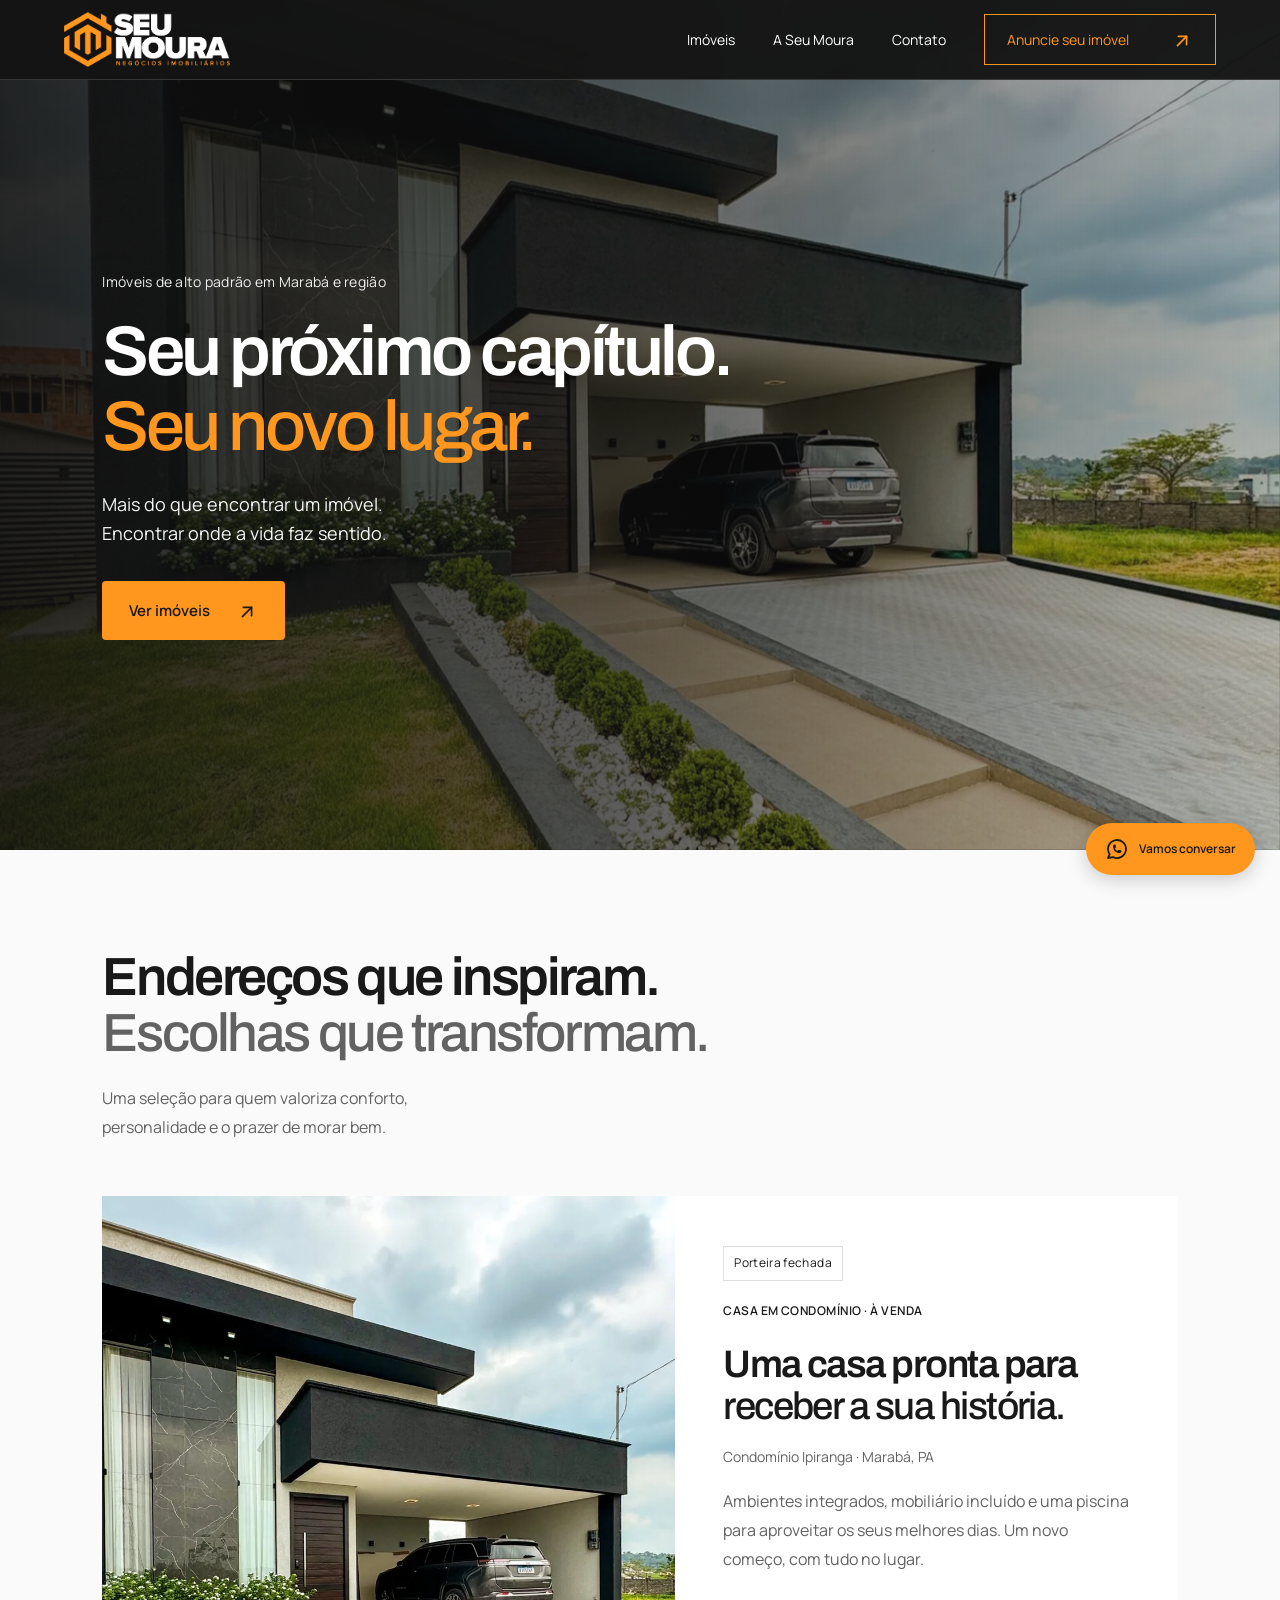
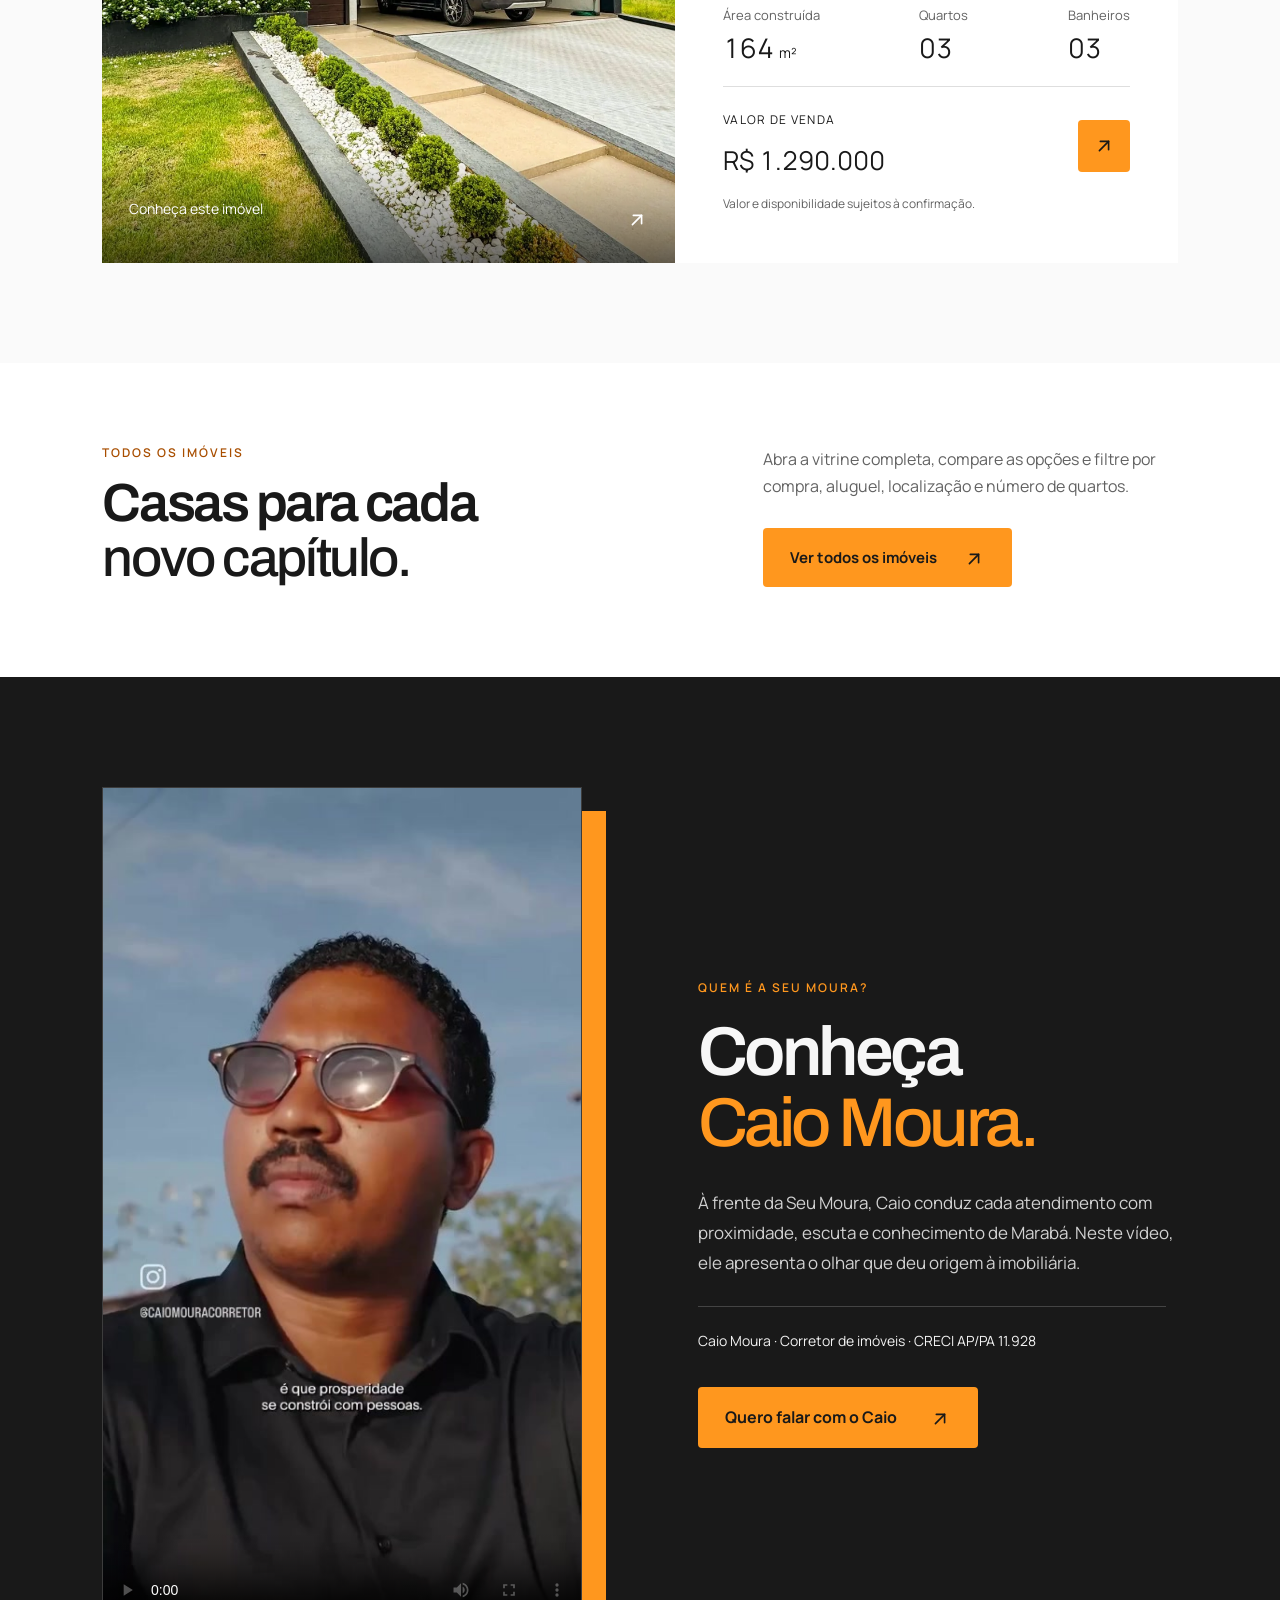
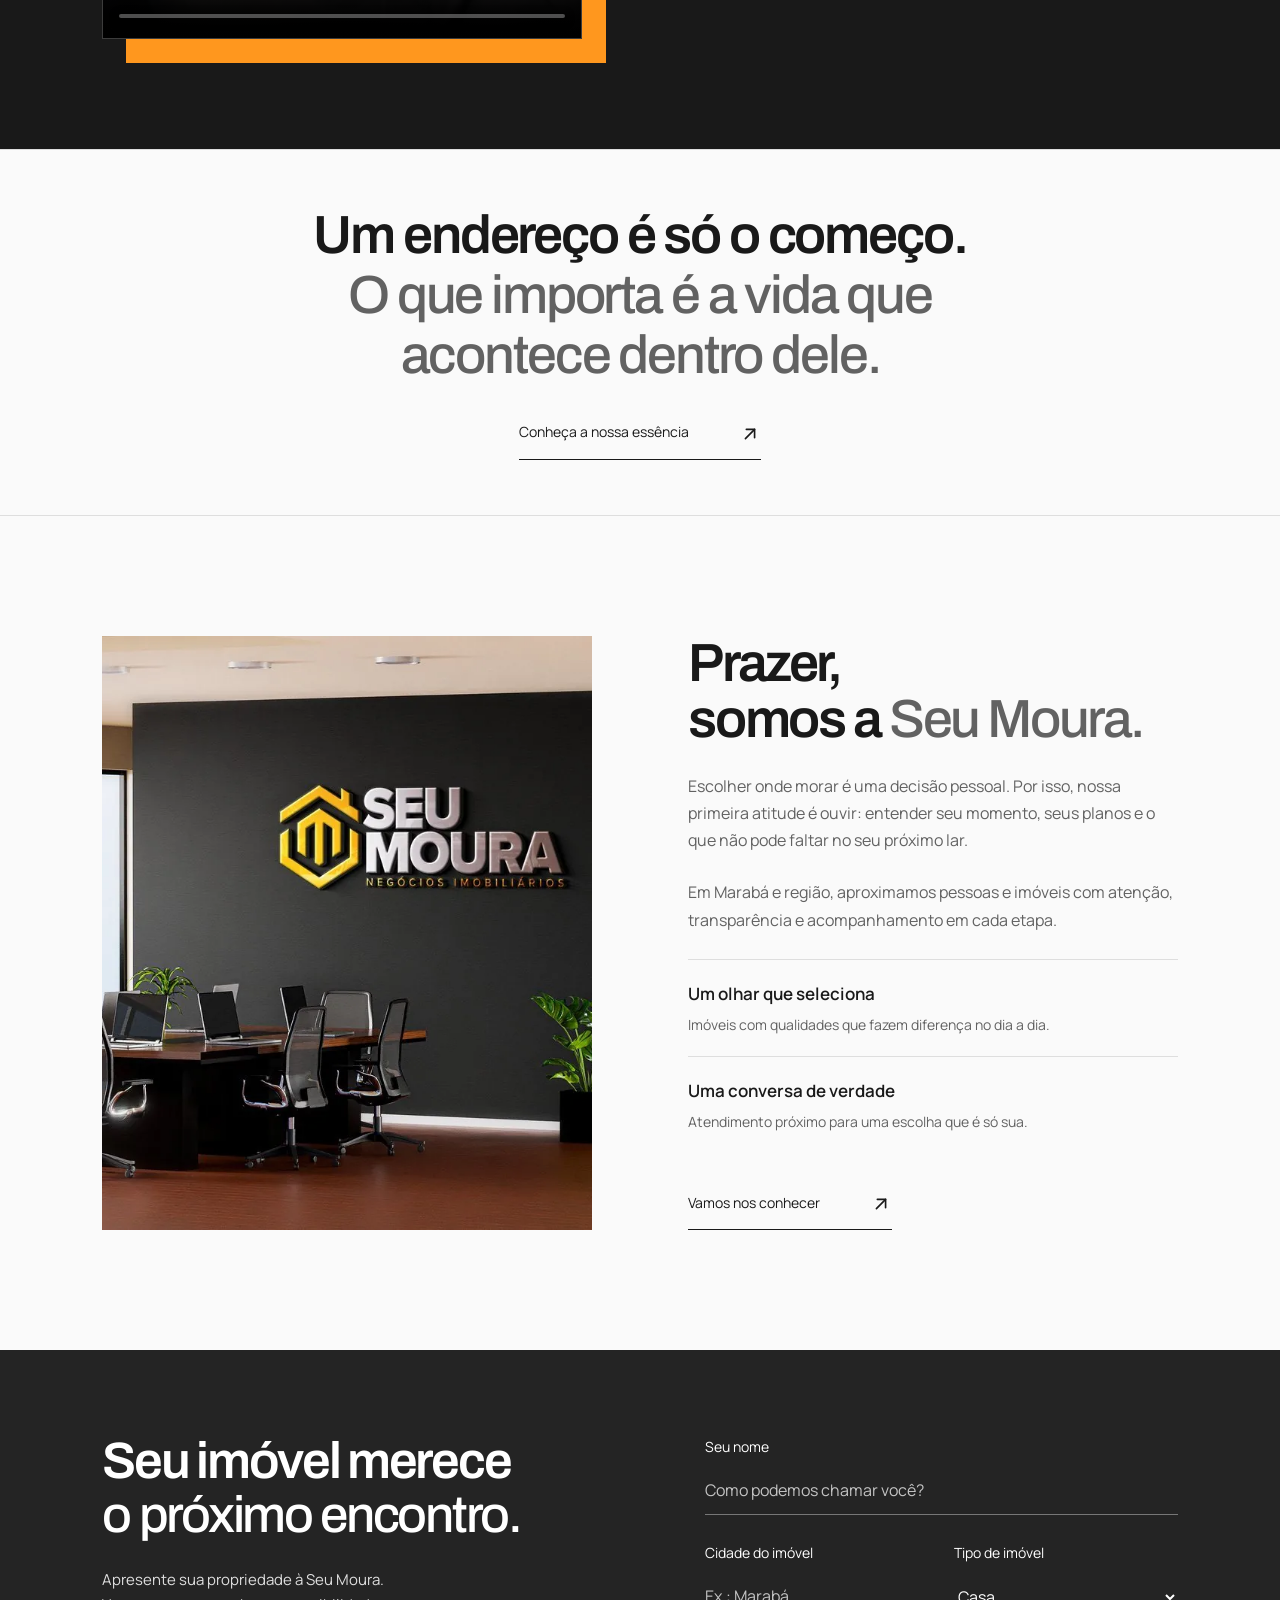
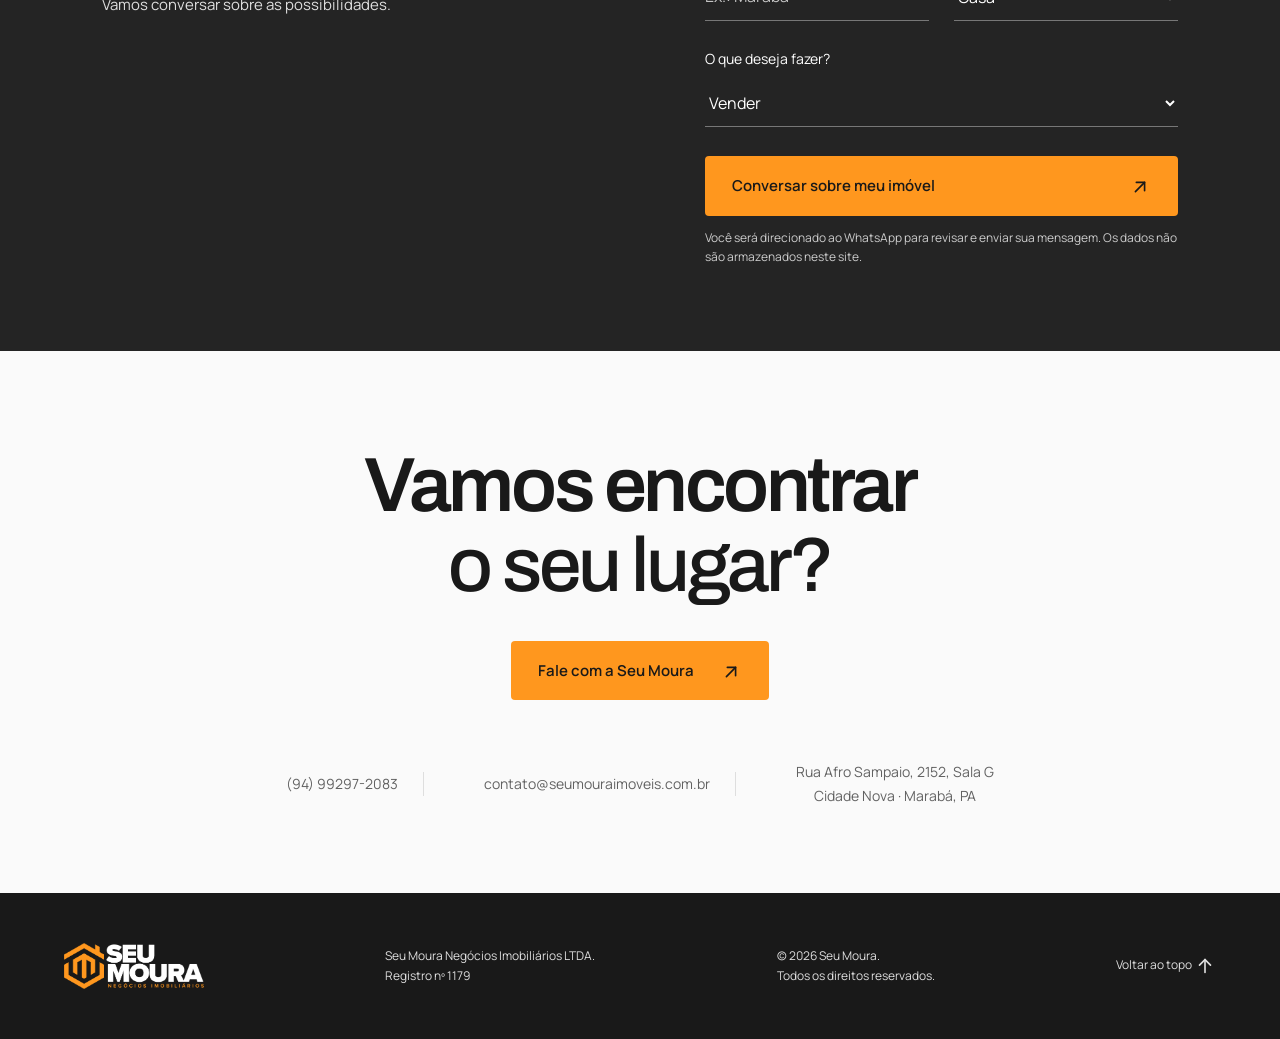
==== commit c8092153: "Add Caio Moura introduction video section" ====
--- a/index.html
+++ b/index.html
@@ -5,17 +5,18 @@
 <title>Seu Moura Imóveis | Um novo jeito de viver em Marabá</title>
 <meta name="description" content="Imóveis de alto padrão em Marabá e região. Conheça a seleção Seu Moura e encontre o próximo endereço da sua história.">
 <meta name="theme-color" content="#191919"><meta property="og:title" content="Seu Moura Imóveis | O seu próximo capítulo"><meta property="og:description" content="Imóveis de alto padrão em Marabá e região. Encontre um lugar para viver a sua história."><meta property="og:type" content="website">
-<link rel="icon" href="./favicon.svg" type="image/svg+xml"><link rel="stylesheet" href="./styles.css?v=catalog-2-20260916"><script src="./app.js?v=catalog-20260916" defer></script>
+<link rel="icon" href="./favicon.svg" type="image/svg+xml"><link rel="stylesheet" href="./styles.css?v=caio-vsl-20260916"><script src="./app.js?v=property-links-20260916" defer></script>
 </head>
 <body>
 <a class="skip" href="#conteudo">Pular para o conteúdo</a>
-<header class="header" id="topo"><a href="#" class="brand" aria-label="Seu Moura Imóveis, início"><img src="./assets/logo.png" alt="Seu Moura Imóveis" width="180" height="80"></a><nav id="navigation" aria-label="Principal"><a href="./imoveis.html">Imóveis</a><a href="#sobre">A Seu Moura</a><a href="#contato">Contato</a><a class="nav-cta" href="#anuncie">Anuncie seu imóvel <span aria-hidden="true"><svg class="icon" viewBox="0 0 24 24" aria-hidden="true" focusable="false"> <path d="M17 7l-10 10" /> <path d="M8 7l9 0l0 9" /> </svg></span></a></nav><button class="menu" aria-label="Abrir menu" aria-expanded="false" aria-controls="navigation"><span></span><span></span></button></header>
+<header class="header" id="topo"><a href="#" class="brand" aria-label="Seu Moura Imóveis, início"><img src="./assets/logo.png" alt="Seu Moura Imóveis" width="180" height="80"></a><nav id="navigation" aria-label="Principal"><a href="./imoveis.html">Imóveis</a><a href="#quem-e-seu-moura">A Seu Moura</a><a href="#contato">Contato</a><a class="nav-cta" href="#anuncie">Anuncie seu imóvel <span aria-hidden="true"><svg class="icon" viewBox="0 0 24 24" aria-hidden="true" focusable="false"> <path d="M17 7l-10 10" /> <path d="M8 7l9 0l0 9" /> </svg></span></a></nav><button class="menu" aria-label="Abrir menu" aria-expanded="false" aria-controls="navigation"><span></span><span></span></button></header>
 <main id="conteudo">
 <section class="hero" aria-labelledby="hero-title"><img class="hero-image" src="./assets/house.webp" alt="Residência no Condomínio Ipiranga, em Marabá" fetchpriority="high" width="1600" height="1200"><div class="hero-shade"></div><div class="hero-content"><p class="hero-location">Imóveis de alto padrão em Marabá e região</p><h1 id="hero-title">Seu próximo capítulo.<br><em>Seu novo lugar.</em></h1><p class="hero-intro">Mais do que encontrar um imóvel.<br>Encontrar onde a vida faz sentido.</p><a href="./imoveis.html" class="button cream">Ver imóveis <span aria-hidden="true"><svg class="icon" viewBox="0 0 24 24" aria-hidden="true" focusable="false"> <path d="M17 7l-10 10" /> <path d="M8 7l9 0l0 9" /> </svg></span></a></div></section>
 <section id="destaque" class="section selection"><div class="section-head reveal"><div><h2>Endereços que inspiram.<br><em>Escolhas que transformam.</em></h2></div><p>Uma seleção para quem valoriza conforto,<br>personalidade e o prazer de morar bem.</p></div>
 <article id="property" class="property reveal"><button class="property-photo open-property" aria-label="Ver detalhes da casa no Condomínio Ipiranga"><img src="./assets/house.webp" alt="Fachada da casa no Condomínio Ipiranga" loading="lazy" width="900" height="750"><span class="photo-link">Conheça este imóvel <span aria-hidden="true"><svg class="icon" viewBox="0 0 24 24" aria-hidden="true" focusable="false"> <path d="M17 7l-10 10" /> <path d="M8 7l9 0l0 9" /> </svg></span></span></button><div class="property-info"><span class="tag">Porteira fechada</span><p class="eyebrow">CASA EM CONDOMÍNIO · À VENDA</p><h3>Uma casa pronta para<br><em>receber a sua história.</em></h3><p class="location">Condomínio Ipiranga · Marabá, PA</p><p class="property-copy">Ambientes integrados, mobiliário incluído e uma piscina para aproveitar os seus melhores dias. Um novo começo, com tudo no lugar.</p><dl class="specs"><div><dt>Área construída</dt><dd>164 <small>m²</small></dd></div><div><dt>Quartos</dt><dd>03</dd></div><div><dt>Banheiros</dt><dd>03</dd></div></dl><div class="price-line"><div><span>VALOR DE VENDA</span><strong>R$ 1.290.000</strong></div><button class="round open-property" aria-label="Ver detalhes do imóvel"><svg class="icon" viewBox="0 0 24 24" aria-hidden="true" focusable="false"> <path d="M17 7l-10 10" /> <path d="M8 7l9 0l0 9" /> </svg></button></div><p class="fine">Valor e disponibilidade sujeitos à confirmação.</p></div></article>
 </section>
 <section class="catalog-entry section reveal" aria-labelledby="catalog-entry-title"><div><p class="eyebrow">TODOS OS IMÓVEIS</p><h2 id="catalog-entry-title">Casas para cada<br><em>novo capítulo.</em></h2></div><div class="catalog-entry-copy"><p>Abra a vitrine completa, compare as opções e filtre por compra, aluguel, localização e número de quartos.</p><a href="./imoveis.html" class="button cream">Ver todos os imóveis <span aria-hidden="true"><svg class="icon" viewBox="0 0 24 24" aria-hidden="true" focusable="false"><path d="M17 7l-10 10"/><path d="M8 7l9 0l0 9"/></svg></span></a></div></section>
+<section id="quem-e-seu-moura" class="founder-section" aria-labelledby="founder-title"><div class="founder-video reveal"><video controls playsinline preload="metadata" poster="./assets/caio-moura-poster.jpg" aria-label="Caio Moura apresenta a Seu Moura Imóveis"><source src="./assets/F1D209C6-459B-4D0C-9120-BA287C13C5A2.mov" type="video/quicktime">Seu navegador não conseguiu reproduzir o vídeo.</video></div><div class="founder-copy reveal"><p class="eyebrow">QUEM É A SEU MOURA?</p><h2 id="founder-title">Conheça<br><em>Caio Moura.</em></h2><p>À frente da Seu Moura, Caio conduz cada atendimento com proximidade, escuta e conhecimento de Marabá. Neste vídeo, ele apresenta o olhar que deu origem à imobiliária.</p><p class="founder-meta">Caio Moura · Corretor de imóveis · CRECI AP/PA 11.928</p><a class="button cream whatsapp" href="https://wa.me/5594992972083" target="_blank" rel="noopener" data-message="Olá, Caio! Vi seu vídeo no site da Seu Moura e gostaria de conversar sobre um imóvel.">Quero falar com o Caio <span aria-hidden="true"><svg class="icon" viewBox="0 0 24 24" aria-hidden="true" focusable="false"><path d="M17 7l-10 10"/><path d="M8 7l9 0l0 9"/></svg></span></a></div></section>
 <section class="statement"><p class="reveal">Um endereço é só o começo.<br><em>O que importa é a vida que<br>acontece dentro dele.</em></p><a class="line-link" href="#sobre">Conheça a nossa essência <span aria-hidden="true"><svg class="icon" viewBox="0 0 24 24" aria-hidden="true" focusable="false"> <path d="M17 7l-10 10" /> <path d="M8 7l9 0l0 9" /> </svg></span></a></section>
 <section id="sobre" class="section about"><div class="about-image reveal"><img src="./assets/office.webp" alt="Escritório da Seu Moura Imóveis em Marabá" loading="lazy" width="900" height="1000"></div><div class="about-copy reveal"><h2>Prazer,<br>somos a <em>Seu Moura.</em></h2><p>Escolher onde morar é uma decisão pessoal. Por isso, nossa primeira atitude é ouvir: entender seu momento, seus planos e o que não pode faltar no seu próximo lar.</p><p>Em Marabá e região, aproximamos pessoas e imóveis com atenção, transparência e acompanhamento em cada etapa.</p><div class="values"><div><h3>Um olhar que seleciona</h3><p>Imóveis com qualidades que fazem diferença no dia a dia.</p></div><div><h3>Uma conversa de verdade</h3><p>Atendimento próximo para uma escolha que é só sua.</p></div></div><a class="line-link" href="#contato">Vamos nos conhecer <span aria-hidden="true"><svg class="icon" viewBox="0 0 24 24" aria-hidden="true" focusable="false"> <path d="M17 7l-10 10" /> <path d="M8 7l9 0l0 9" /> </svg></span></a></div></section>
 <section id="anuncie" class="announce section"><div class="reveal"><h2>Seu imóvel merece<br><em>o próximo encontro.</em></h2><p>Apresente sua propriedade à Seu Moura.<br>Vamos conversar sobre as possibilidades.</p></div><form id="owner-form" class="owner-form"><label for="name">Seu nome<input id="name" name="name" autocomplete="name" placeholder="Como podemos chamar você?" required maxlength="100"></label><div class="form-row"><label for="city">Cidade do imóvel<input id="city" name="city" placeholder="Ex.: Marabá" required maxlength="100"></label><label for="owner-type">Tipo de imóvel<select id="owner-type" name="type"><option>Casa</option><option>Apartamento</option><option>Terreno</option><option>Comercial</option><option>Outro</option></select></label></div><label class="owner-purpose" for="owner-purpose">O que deseja fazer?<select id="owner-purpose" name="purpose"><option>Vender</option><option>Alugar</option><option>Ainda estou avaliando</option></select></label><button class="button cream" type="submit">Conversar sobre meu imóvel <span aria-hidden="true"><svg class="icon" viewBox="0 0 24 24" aria-hidden="true" focusable="false"> <path d="M17 7l-10 10" /> <path d="M8 7l9 0l0 9" /> </svg></span></button><p class="fine">Você será direcionado ao WhatsApp para revisar e enviar sua mensagem. Os dados não são armazenados neste site.</p></form></section>
@@ -23,5 +24,5 @@
 </main>
 <footer><a class="brand" href="#"><img src="./assets/logo.png" alt="Seu Moura Imóveis" width="180" height="80" loading="lazy"></a><p>Seu Moura Negócios Imobiliários LTDA.<br>Registro nº 1179</p><span>© <span id="year">2026</span> Seu Moura.<br>Todos os direitos reservados.</span><a href="#topo" class="back-top">Voltar ao topo <svg class="icon" viewBox="0 0 24 24" aria-hidden="true" focusable="false"> <path d="M12 5l0 14" /> <path d="M18 11l-6 -6" /> <path d="M6 11l6 -6" /> </svg></a></footer>
 <a class="floating-whatsapp whatsapp" href="https://wa.me/5594992972083" target="_blank" rel="noopener" aria-label="Falar com a Seu Moura pelo WhatsApp" data-message="Olá! Gostaria de falar com a Seu Moura."><svg class="icon" viewBox="0 0 24 24" aria-hidden="true" focusable="false"> <path d="M3 21l1.65 -3.8a9 9 0 1 1 3.4 2.9l-5.05 .9" /> <path d="M9 10a.5 .5 0 0 0 1 0v-1a.5 .5 0 0 0 -1 0v1a5 5 0 0 0 5 5h1a.5 .5 0 0 0 0 -1h-1a.5 .5 0 0 0 0 1" /> </svg><span>Vamos conversar</span></a>
-<dialog id="property-dialog" aria-labelledby="dialog-title"><button class="dialog-close" aria-label="Fechar detalhes"><svg class="icon" viewBox="0 0 24 24" aria-hidden="true" focusable="false"> <path d="M18 6l-12 12" /> <path d="M6 6l12 12" /> </svg></button><div class="gallery"><img id="gallery-image" src="./assets/house.webp" alt="Fachada do imóvel"><div class="gallery-controls"><button id="previous" aria-label="Foto anterior"><svg class="icon" viewBox="0 0 24 24" aria-hidden="true" focusable="false"> <path d="M5 12l14 0" /> <path d="M5 12l6 6" /> <path d="M5 12l6 -6" /> </svg></button><span id="gallery-count" aria-live="polite">1 / 5</span><button id="next" aria-label="Próxima foto"><svg class="icon" viewBox="0 0 24 24" aria-hidden="true" focusable="false"> <path d="M5 12l14 0" /> <path d="M13 18l6 -6" /> <path d="M13 6l6 6" /> </svg></button></div></div><div class="dialog-copy"><p class="eyebrow">CONDOMÍNIO IPIRANGA · MARABÁ</p><h2 id="dialog-title">Casa de <em>porteira fechada.</em></h2><p>164 m² construídos · 3 quartos · 3 banheiros</p><p>Suíte com closet, ambientes integrados, piscina com hidromassagem e área de lazer. Móveis e eletrodomésticos incluídos; decoração negociada à parte.</p><strong class="dialog-price">R$ 1.290.000</strong><p class="fine">Confirme valor, disponibilidade e itens incluídos com o corretor.</p><a class="button dark whatsapp" data-message="Olá, Caio! Tenho interesse na casa de porteira fechada no Condomínio Ipiranga, anunciada por R$ 1.290.000. Gostaria de saber mais e agendar uma visita." href="https://wa.me/5594992972083" target="_blank" rel="noopener">Agendar uma visita <svg class="icon" viewBox="0 0 24 24" aria-hidden="true" focusable="false"> <path d="M17 7l-10 10" /> <path d="M8 7l9 0l0 9" /> </svg></a><p class="agent">Caio Moura · CRECI AP/PA 11.928</p></div></dialog>
+<dialog id="property-dialog" data-property-url="./imoveis.html#condominio-ipiranga" aria-labelledby="dialog-title"><button class="dialog-close" aria-label="Fechar detalhes"><svg class="icon" viewBox="0 0 24 24" aria-hidden="true" focusable="false"> <path d="M18 6l-12 12" /> <path d="M6 6l12 12" /> </svg></button><div class="gallery"><img id="gallery-image" src="./assets/house.webp" alt="Fachada do imóvel"><div class="gallery-controls"><button id="previous" aria-label="Foto anterior"><svg class="icon" viewBox="0 0 24 24" aria-hidden="true" focusable="false"> <path d="M5 12l14 0" /> <path d="M5 12l6 6" /> <path d="M5 12l6 -6" /> </svg></button><span id="gallery-count" aria-live="polite">1 / 5</span><button id="next" aria-label="Próxima foto"><svg class="icon" viewBox="0 0 24 24" aria-hidden="true" focusable="false"> <path d="M5 12l14 0" /> <path d="M13 18l6 -6" /> <path d="M13 6l6 6" /> </svg></button></div></div><div class="dialog-copy"><p class="eyebrow">CONDOMÍNIO IPIRANGA · MARABÁ</p><h2 id="dialog-title">Casa de <em>porteira fechada.</em></h2><p>164 m² construídos · 3 quartos · 3 banheiros</p><p>Suíte com closet, ambientes integrados, piscina com hidromassagem e área de lazer. Móveis e eletrodomésticos incluídos; decoração negociada à parte.</p><strong class="dialog-price">R$ 1.290.000</strong><p class="fine">Confirme valor, disponibilidade e itens incluídos com o corretor.</p><a class="button dark whatsapp" data-message="Olá, Caio! Tenho interesse na casa de porteira fechada no Condomínio Ipiranga, anunciada por R$ 1.290.000. Gostaria de saber mais e agendar uma visita." href="https://wa.me/5594992972083" target="_blank" rel="noopener">Agendar uma visita <svg class="icon" viewBox="0 0 24 24" aria-hidden="true" focusable="false"> <path d="M17 7l-10 10" /> <path d="M8 7l9 0l0 9" /> </svg></a><p class="agent">Caio Moura · CRECI AP/PA 11.928</p></div></dialog>
 </body></html>
--- a/styles.css
+++ b/styles.css
@@ -86,6 +86,7 @@
 
 .catalog-grid{display:grid;grid-template-columns:repeat(2,minmax(0,1fr));gap:28px;margin-top:28px}
 .catalog-card{min-width:0;background:var(--surface);border:1px solid var(--line);display:flex;flex-direction:column;overflow:hidden}
+.catalog-card:target{outline:2px solid var(--accent);outline-offset:4px;scroll-margin-top:110px}
 .catalog-media{position:relative;aspect-ratio:4/3;background:#d8d8d8;overflow:hidden}
 .catalog-media img{width:100%;height:100%;object-fit:cover;transition:transform .7s var(--ease-out)}
 .catalog-card:hover .catalog-media img{transform:scale(1.025)}
@@ -150,3 +151,30 @@
 @media(prefers-reduced-motion:reduce){
   .catalog-media img{transition:none}
 }
+
+/* Caio Moura introduction */
+.founder-section{max-width:none;padding:110px max(8%,calc((100vw - 1450px)/2));display:grid;grid-template-columns:minmax(300px,480px) minmax(0,1fr);gap:clamp(60px,9vw,150px);align-items:center;background:#191919;color:#f7f7f7;overflow:hidden}
+.founder-video{position:relative;width:100%;max-width:480px;margin-inline:auto;background:#0f0f0f;border:1px solid #ffffff30;box-shadow:24px 24px 0 #ff971e}
+.founder-video video{display:block;width:100%;height:auto;aspect-ratio:512/910;background:#0f0f0f;object-fit:contain}
+.founder-copy{max-width:650px}
+.founder-copy .eyebrow{margin-bottom:18px;color:#ff971e}
+.founder-copy h2{font-family:var(--display);font-weight:600;font-size:clamp(48px,5.4vw,82px);letter-spacing:-.05em}
+.founder-copy h2 em{color:#ff971e}
+.founder-copy>p:not(.eyebrow){max-width:52ch;margin-top:28px;color:#d1d1d1;font-size:17px;line-height:1.75}
+.founder-copy .founder-meta{padding-top:22px;border-top:1px solid #ffffff30;font-size:14px!important;color:#f2f2f2!important}
+.founder-copy .button{margin-top:34px;min-width:280px;font-size:16px;font-weight:700;color:#191919}
+
+@media(max-width:1000px){
+  .founder-section{padding-inline:6%;grid-template-columns:minmax(280px,420px) minmax(0,1fr);gap:7%}
+  .founder-video{box-shadow:18px 18px 0 #ff971e}
+}
+@media(max-width:720px){
+  .founder-section{padding:68px 7% 72px;grid-template-columns:1fr;gap:46px}
+  .founder-video{width:auto;max-width:100%;height:min(72svh,680px);box-shadow:12px 12px 0 #ff971e}
+  .founder-video video{width:auto;max-width:100%;height:100%;margin-inline:auto}
+  .founder-copy{max-width:none}
+  .founder-copy h2{font-size:44px;line-height:1.08}
+  .founder-copy>p:not(.eyebrow){font-size:16px;margin-top:22px}
+  .founder-copy .founder-meta{font-size:13px!important;padding-top:18px}
+  .founder-copy .button{width:100%;min-width:0;min-height:58px;margin-top:28px}
+}
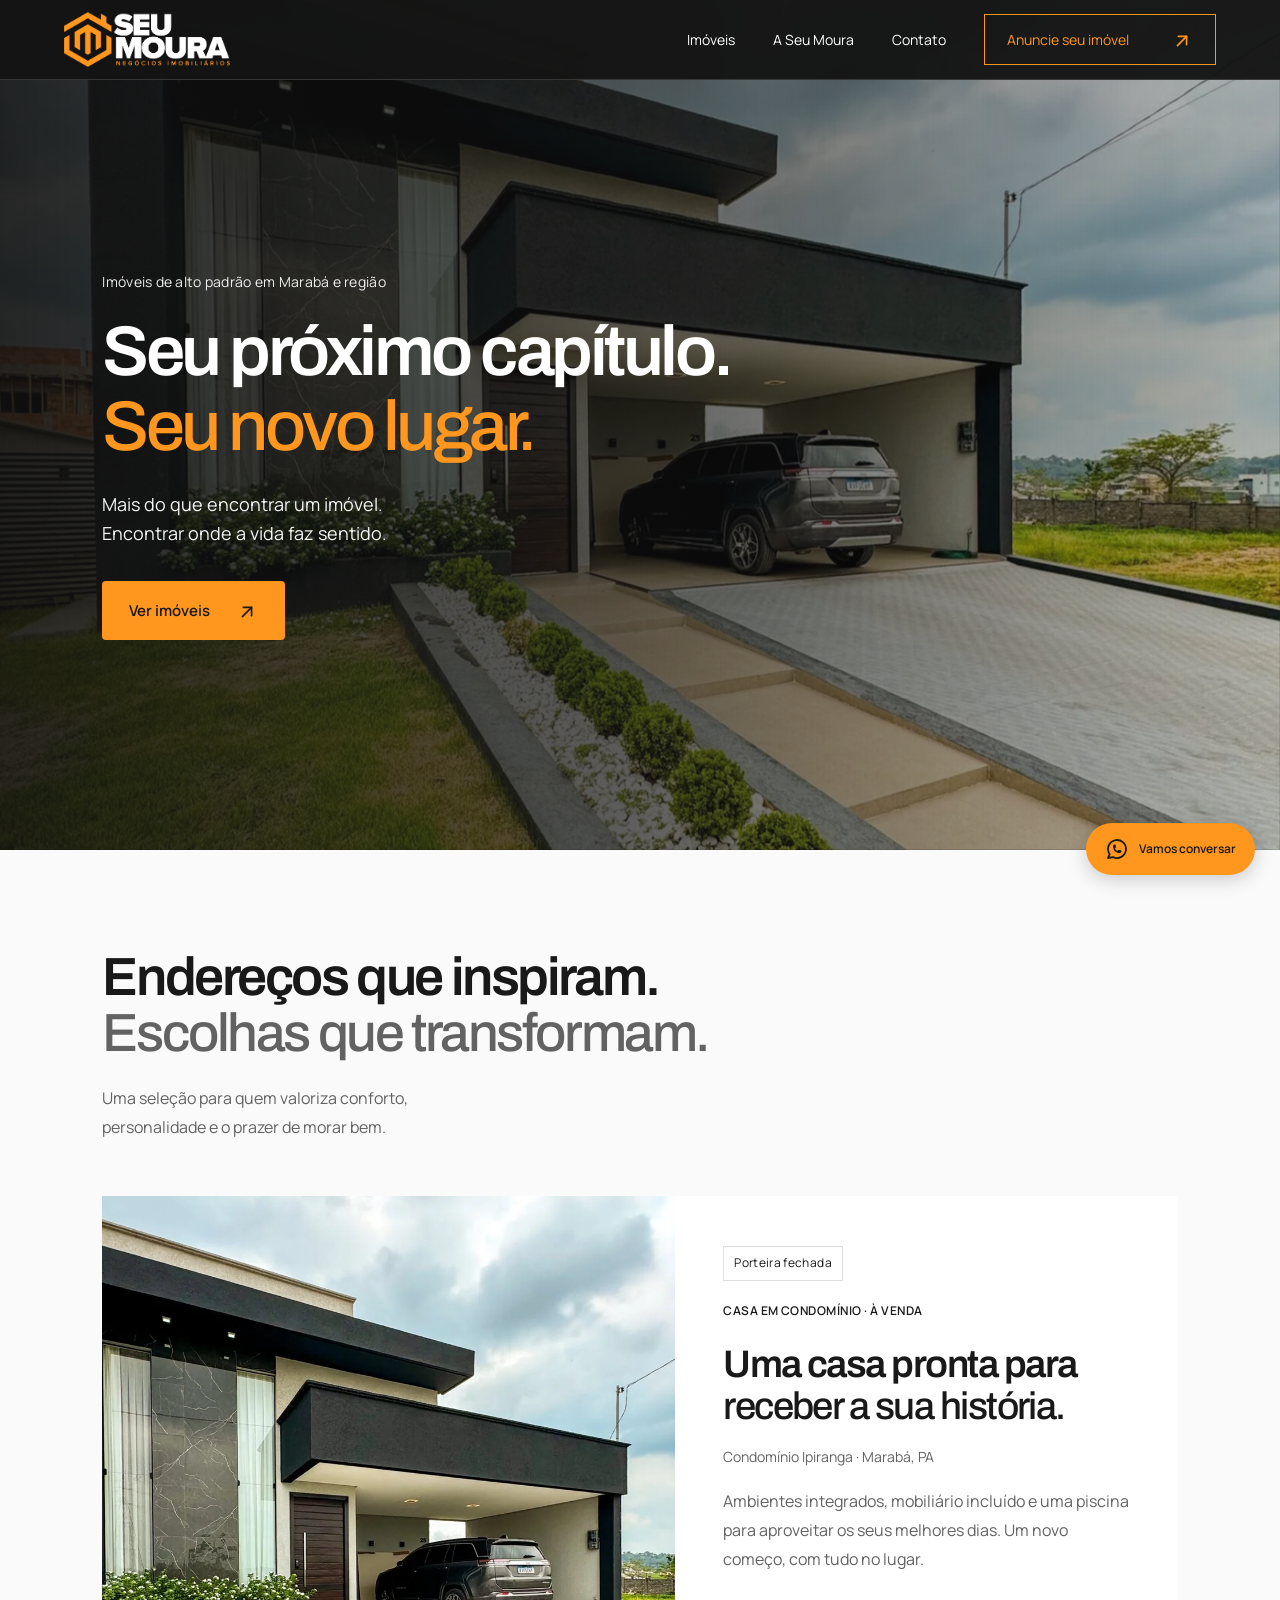
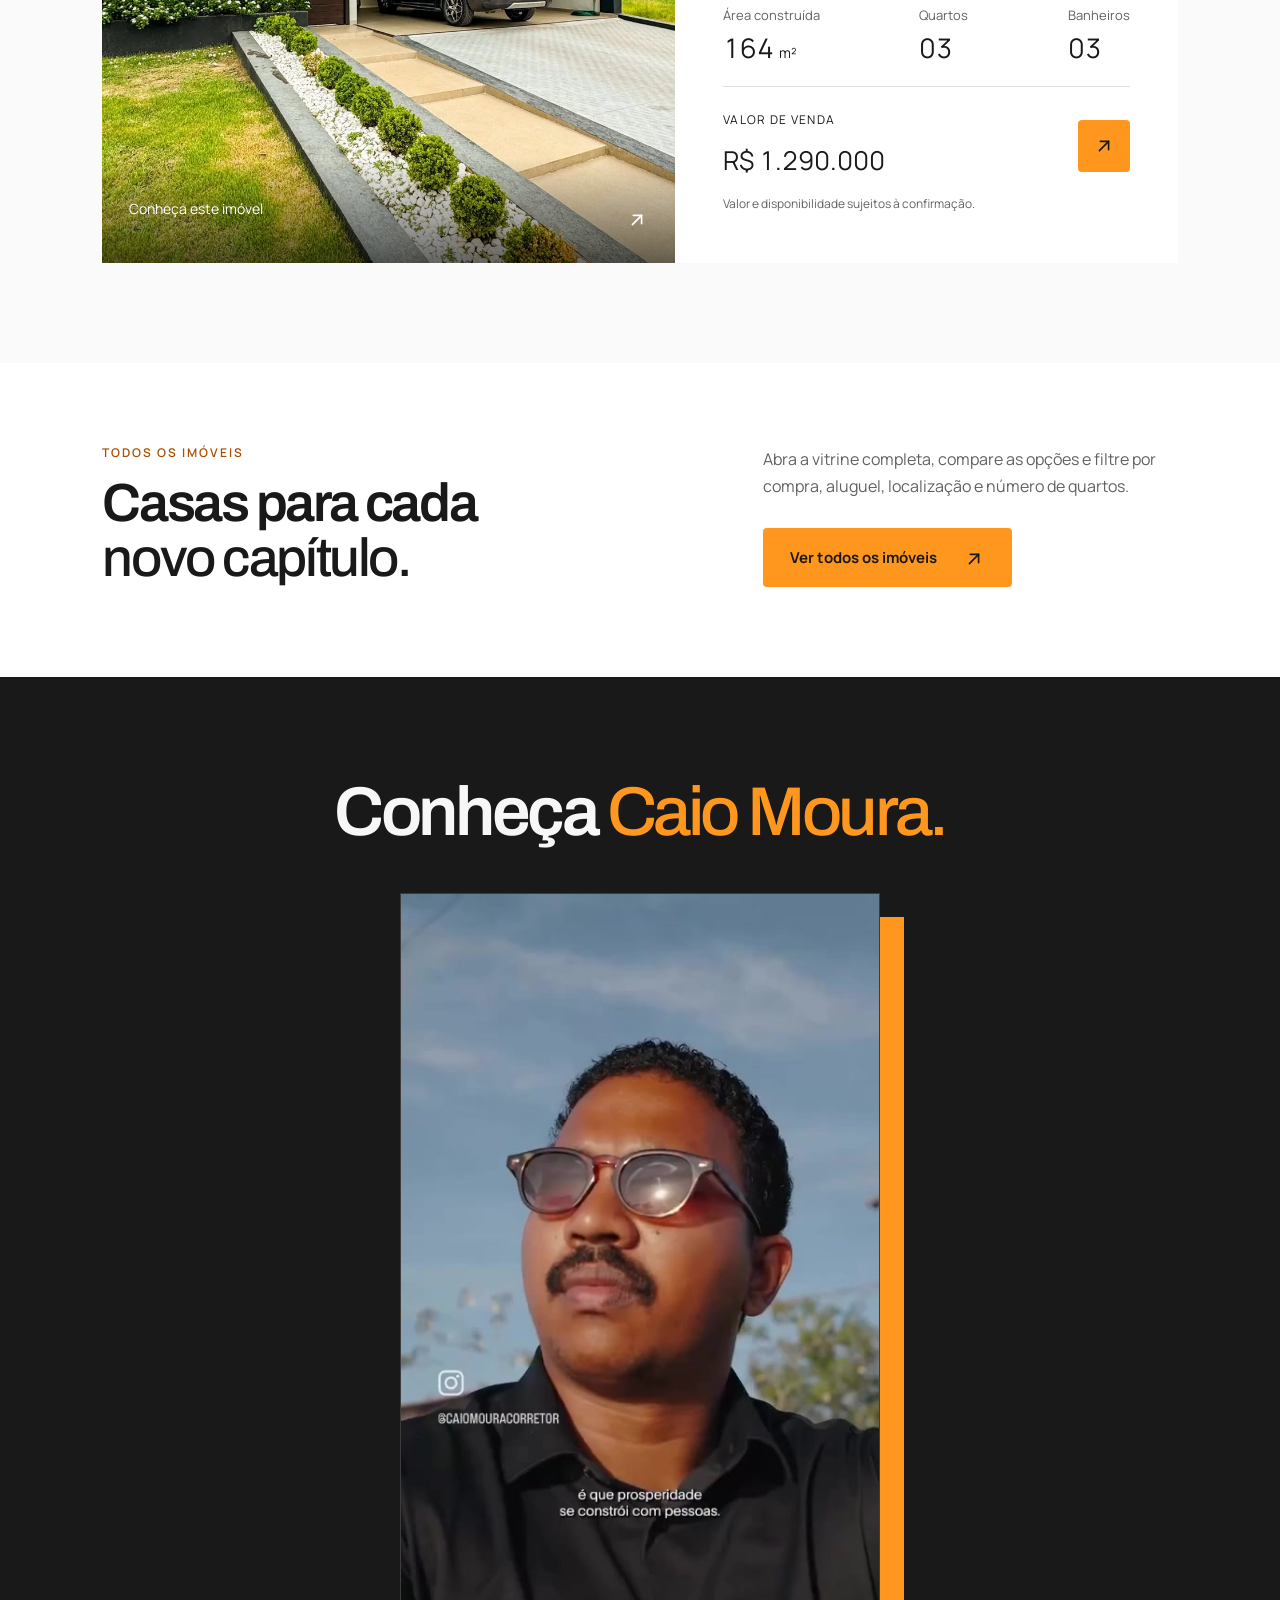
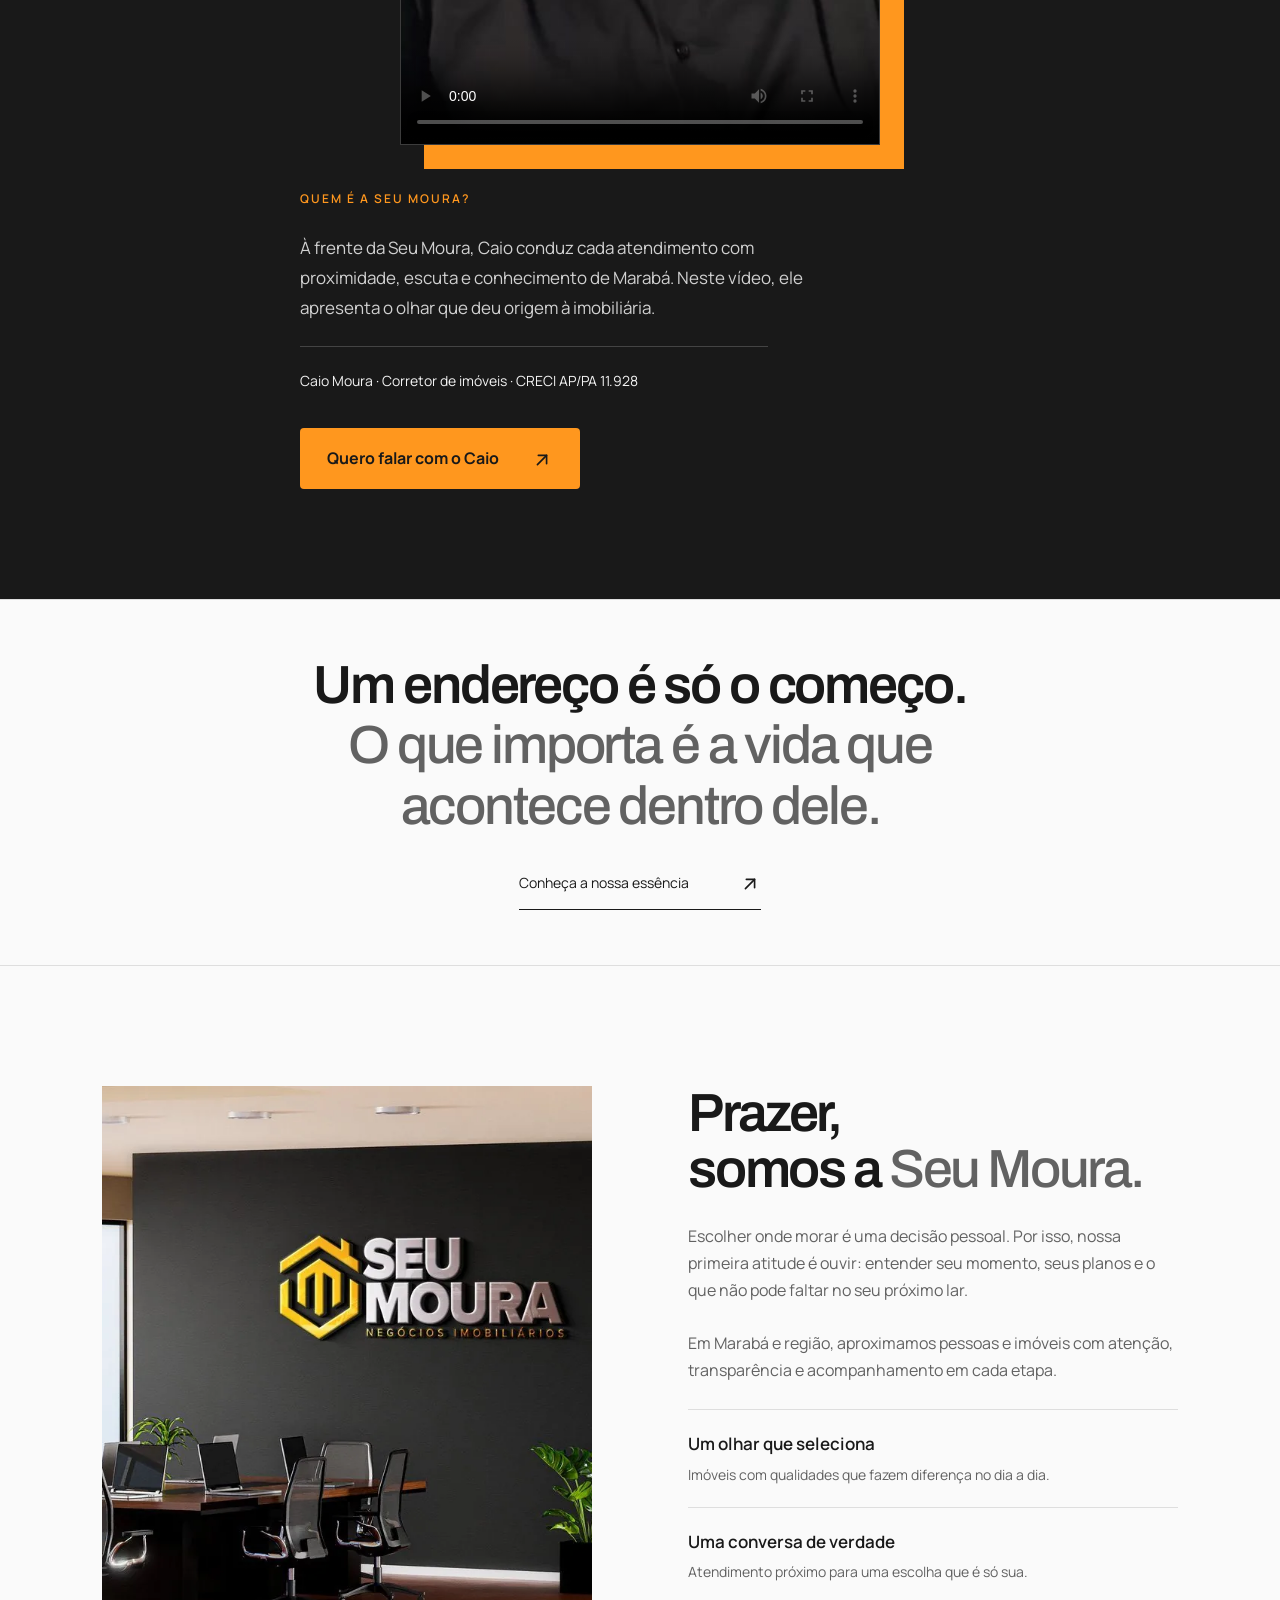
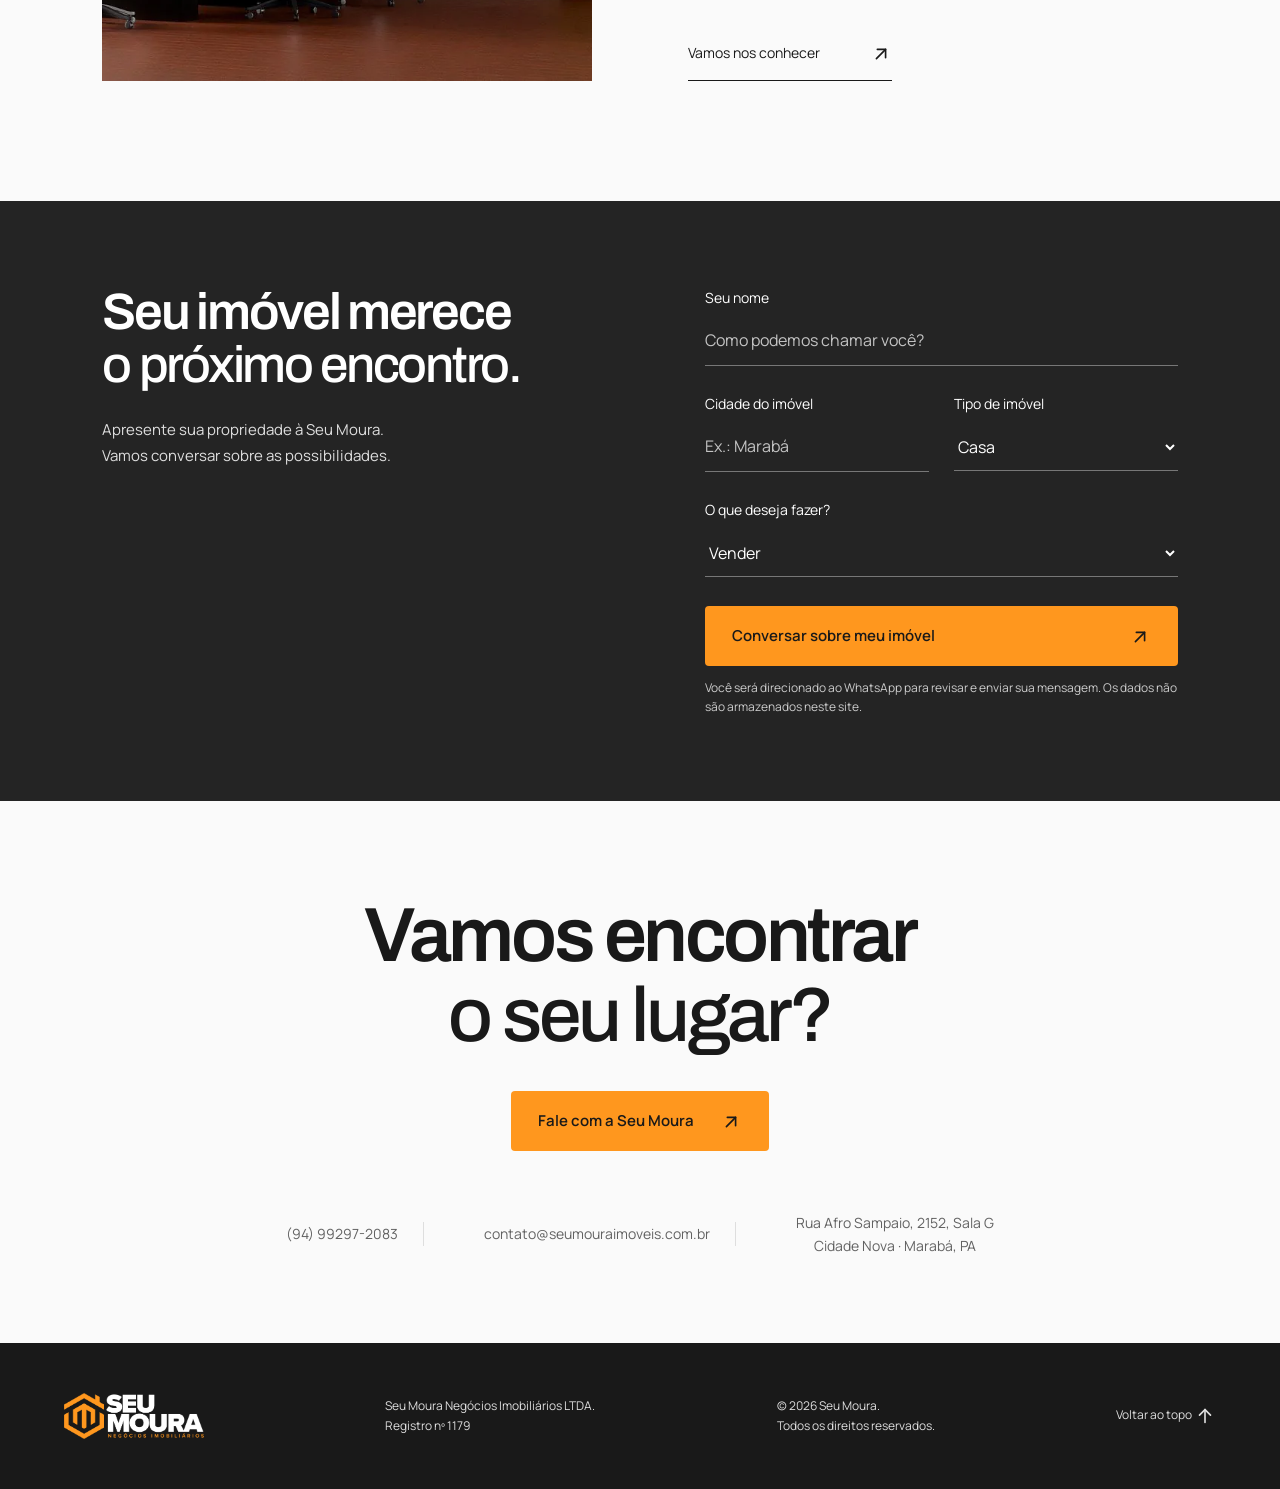
==== commit 9cec7bf3: "Move Caio Moura title above introduction video" ====
--- a/index.html
+++ b/index.html
@@ -5,7 +5,7 @@
 <title>Seu Moura Imóveis | Um novo jeito de viver em Marabá</title>
 <meta name="description" content="Imóveis de alto padrão em Marabá e região. Conheça a seleção Seu Moura e encontre o próximo endereço da sua história.">
 <meta name="theme-color" content="#191919"><meta property="og:title" content="Seu Moura Imóveis | O seu próximo capítulo"><meta property="og:description" content="Imóveis de alto padrão em Marabá e região. Encontre um lugar para viver a sua história."><meta property="og:type" content="website">
-<link rel="icon" href="./favicon.svg" type="image/svg+xml"><link rel="stylesheet" href="./styles.css?v=caio-vsl-20260916"><script src="./app.js?v=property-links-20260916" defer></script>
+<link rel="icon" href="./favicon.svg" type="image/svg+xml"><link rel="stylesheet" href="./styles.css?v=caio-layout-20260916"><script src="./app.js?v=property-links-20260916" defer></script>
 </head>
 <body>
 <a class="skip" href="#conteudo">Pular para o conteúdo</a>
@@ -16,7 +16,7 @@
 <article id="property" class="property reveal"><button class="property-photo open-property" aria-label="Ver detalhes da casa no Condomínio Ipiranga"><img src="./assets/house.webp" alt="Fachada da casa no Condomínio Ipiranga" loading="lazy" width="900" height="750"><span class="photo-link">Conheça este imóvel <span aria-hidden="true"><svg class="icon" viewBox="0 0 24 24" aria-hidden="true" focusable="false"> <path d="M17 7l-10 10" /> <path d="M8 7l9 0l0 9" /> </svg></span></span></button><div class="property-info"><span class="tag">Porteira fechada</span><p class="eyebrow">CASA EM CONDOMÍNIO · À VENDA</p><h3>Uma casa pronta para<br><em>receber a sua história.</em></h3><p class="location">Condomínio Ipiranga · Marabá, PA</p><p class="property-copy">Ambientes integrados, mobiliário incluído e uma piscina para aproveitar os seus melhores dias. Um novo começo, com tudo no lugar.</p><dl class="specs"><div><dt>Área construída</dt><dd>164 <small>m²</small></dd></div><div><dt>Quartos</dt><dd>03</dd></div><div><dt>Banheiros</dt><dd>03</dd></div></dl><div class="price-line"><div><span>VALOR DE VENDA</span><strong>R$ 1.290.000</strong></div><button class="round open-property" aria-label="Ver detalhes do imóvel"><svg class="icon" viewBox="0 0 24 24" aria-hidden="true" focusable="false"> <path d="M17 7l-10 10" /> <path d="M8 7l9 0l0 9" /> </svg></button></div><p class="fine">Valor e disponibilidade sujeitos à confirmação.</p></div></article>
 </section>
 <section class="catalog-entry section reveal" aria-labelledby="catalog-entry-title"><div><p class="eyebrow">TODOS OS IMÓVEIS</p><h2 id="catalog-entry-title">Casas para cada<br><em>novo capítulo.</em></h2></div><div class="catalog-entry-copy"><p>Abra a vitrine completa, compare as opções e filtre por compra, aluguel, localização e número de quartos.</p><a href="./imoveis.html" class="button cream">Ver todos os imóveis <span aria-hidden="true"><svg class="icon" viewBox="0 0 24 24" aria-hidden="true" focusable="false"><path d="M17 7l-10 10"/><path d="M8 7l9 0l0 9"/></svg></span></a></div></section>
-<section id="quem-e-seu-moura" class="founder-section" aria-labelledby="founder-title"><div class="founder-video reveal"><video controls playsinline preload="metadata" poster="./assets/caio-moura-poster.jpg" aria-label="Caio Moura apresenta a Seu Moura Imóveis"><source src="./assets/F1D209C6-459B-4D0C-9120-BA287C13C5A2.mov" type="video/quicktime">Seu navegador não conseguiu reproduzir o vídeo.</video></div><div class="founder-copy reveal"><p class="eyebrow">QUEM É A SEU MOURA?</p><h2 id="founder-title">Conheça<br><em>Caio Moura.</em></h2><p>À frente da Seu Moura, Caio conduz cada atendimento com proximidade, escuta e conhecimento de Marabá. Neste vídeo, ele apresenta o olhar que deu origem à imobiliária.</p><p class="founder-meta">Caio Moura · Corretor de imóveis · CRECI AP/PA 11.928</p><a class="button cream whatsapp" href="https://wa.me/5594992972083" target="_blank" rel="noopener" data-message="Olá, Caio! Vi seu vídeo no site da Seu Moura e gostaria de conversar sobre um imóvel.">Quero falar com o Caio <span aria-hidden="true"><svg class="icon" viewBox="0 0 24 24" aria-hidden="true" focusable="false"><path d="M17 7l-10 10"/><path d="M8 7l9 0l0 9"/></svg></span></a></div></section>
+<section id="quem-e-seu-moura" class="founder-section" aria-labelledby="founder-title"><div class="founder-heading reveal"><h2 id="founder-title">Conheça <em>Caio Moura.</em></h2></div><div class="founder-video reveal"><video controls playsinline preload="metadata" poster="./assets/caio-moura-poster.jpg" aria-label="Caio Moura apresenta a Seu Moura Imóveis"><source src="./assets/F1D209C6-459B-4D0C-9120-BA287C13C5A2.mov" type="video/mp4">Seu navegador não conseguiu reproduzir o vídeo.</video></div><div class="founder-copy reveal"><p class="eyebrow">QUEM É A SEU MOURA?</p><p>À frente da Seu Moura, Caio conduz cada atendimento com proximidade, escuta e conhecimento de Marabá. Neste vídeo, ele apresenta o olhar que deu origem à imobiliária.</p><p class="founder-meta">Caio Moura · Corretor de imóveis · CRECI AP/PA 11.928</p><a class="button cream whatsapp" href="https://wa.me/5594992972083" target="_blank" rel="noopener" data-message="Olá, Caio! Vi seu vídeo no site da Seu Moura e gostaria de conversar sobre um imóvel.">Quero falar com o Caio <span aria-hidden="true"><svg class="icon" viewBox="0 0 24 24" aria-hidden="true" focusable="false"><path d="M17 7l-10 10"/><path d="M8 7l9 0l0 9"/></svg></span></a></div></section>
 <section class="statement"><p class="reveal">Um endereço é só o começo.<br><em>O que importa é a vida que<br>acontece dentro dele.</em></p><a class="line-link" href="#sobre">Conheça a nossa essência <span aria-hidden="true"><svg class="icon" viewBox="0 0 24 24" aria-hidden="true" focusable="false"> <path d="M17 7l-10 10" /> <path d="M8 7l9 0l0 9" /> </svg></span></a></section>
 <section id="sobre" class="section about"><div class="about-image reveal"><img src="./assets/office.webp" alt="Escritório da Seu Moura Imóveis em Marabá" loading="lazy" width="900" height="1000"></div><div class="about-copy reveal"><h2>Prazer,<br>somos a <em>Seu Moura.</em></h2><p>Escolher onde morar é uma decisão pessoal. Por isso, nossa primeira atitude é ouvir: entender seu momento, seus planos e o que não pode faltar no seu próximo lar.</p><p>Em Marabá e região, aproximamos pessoas e imóveis com atenção, transparência e acompanhamento em cada etapa.</p><div class="values"><div><h3>Um olhar que seleciona</h3><p>Imóveis com qualidades que fazem diferença no dia a dia.</p></div><div><h3>Uma conversa de verdade</h3><p>Atendimento próximo para uma escolha que é só sua.</p></div></div><a class="line-link" href="#contato">Vamos nos conhecer <span aria-hidden="true"><svg class="icon" viewBox="0 0 24 24" aria-hidden="true" focusable="false"> <path d="M17 7l-10 10" /> <path d="M8 7l9 0l0 9" /> </svg></span></a></div></section>
 <section id="anuncie" class="announce section"><div class="reveal"><h2>Seu imóvel merece<br><em>o próximo encontro.</em></h2><p>Apresente sua propriedade à Seu Moura.<br>Vamos conversar sobre as possibilidades.</p></div><form id="owner-form" class="owner-form"><label for="name">Seu nome<input id="name" name="name" autocomplete="name" placeholder="Como podemos chamar você?" required maxlength="100"></label><div class="form-row"><label for="city">Cidade do imóvel<input id="city" name="city" placeholder="Ex.: Marabá" required maxlength="100"></label><label for="owner-type">Tipo de imóvel<select id="owner-type" name="type"><option>Casa</option><option>Apartamento</option><option>Terreno</option><option>Comercial</option><option>Outro</option></select></label></div><label class="owner-purpose" for="owner-purpose">O que deseja fazer?<select id="owner-purpose" name="purpose"><option>Vender</option><option>Alugar</option><option>Ainda estou avaliando</option></select></label><button class="button cream" type="submit">Conversar sobre meu imóvel <span aria-hidden="true"><svg class="icon" viewBox="0 0 24 24" aria-hidden="true" focusable="false"> <path d="M17 7l-10 10" /> <path d="M8 7l9 0l0 9" /> </svg></span></button><p class="fine">Você será direcionado ao WhatsApp para revisar e enviar sua mensagem. Os dados não são armazenados neste site.</p></form></section>
--- a/styles.css
+++ b/styles.css
@@ -153,27 +153,29 @@
 }
 
 /* Caio Moura introduction */
-.founder-section{max-width:none;padding:110px max(8%,calc((100vw - 1450px)/2));display:grid;grid-template-columns:minmax(300px,480px) minmax(0,1fr);gap:clamp(60px,9vw,150px);align-items:center;background:#191919;color:#f7f7f7;overflow:hidden}
+.founder-section{max-width:none;padding:100px max(8%,calc((100vw - 1450px)/2)) 110px;display:flex;flex-direction:column;align-items:center;gap:44px;background:#191919;color:#f7f7f7;overflow:hidden}
+.founder-heading{width:min(100%,720px);text-align:center}
+.founder-heading h2{font-family:var(--display);font-weight:600;font-size:clamp(48px,5.4vw,82px);letter-spacing:-.05em}
+.founder-heading h2 em{color:#ff971e}
 .founder-video{position:relative;width:100%;max-width:480px;margin-inline:auto;background:#0f0f0f;border:1px solid #ffffff30;box-shadow:24px 24px 0 #ff971e}
 .founder-video video{display:block;width:100%;height:auto;aspect-ratio:512/910;background:#0f0f0f;object-fit:contain}
-.founder-copy{max-width:650px}
+.founder-copy{width:min(100%,680px)}
 .founder-copy .eyebrow{margin-bottom:18px;color:#ff971e}
-.founder-copy h2{font-family:var(--display);font-weight:600;font-size:clamp(48px,5.4vw,82px);letter-spacing:-.05em}
-.founder-copy h2 em{color:#ff971e}
-.founder-copy>p:not(.eyebrow){max-width:52ch;margin-top:28px;color:#d1d1d1;font-size:17px;line-height:1.75}
+.founder-copy>p:not(.eyebrow){max-width:52ch;margin-top:24px;color:#d1d1d1;font-size:17px;line-height:1.75}
 .founder-copy .founder-meta{padding-top:22px;border-top:1px solid #ffffff30;font-size:14px!important;color:#f2f2f2!important}
 .founder-copy .button{margin-top:34px;min-width:280px;font-size:16px;font-weight:700;color:#191919}
 
 @media(max-width:1000px){
-  .founder-section{padding-inline:6%;grid-template-columns:minmax(280px,420px) minmax(0,1fr);gap:7%}
+  .founder-section{padding-inline:6%}
   .founder-video{box-shadow:18px 18px 0 #ff971e}
 }
 @media(max-width:720px){
-  .founder-section{padding:68px 7% 72px;grid-template-columns:1fr;gap:46px}
+  .founder-section{padding:64px 7% 72px;gap:32px}
+  .founder-heading{text-align:left}
+  .founder-heading h2{font-size:44px;line-height:1.08}
   .founder-video{width:auto;max-width:100%;height:min(72svh,680px);box-shadow:12px 12px 0 #ff971e}
   .founder-video video{width:auto;max-width:100%;height:100%;margin-inline:auto}
   .founder-copy{max-width:none}
-  .founder-copy h2{font-size:44px;line-height:1.08}
   .founder-copy>p:not(.eyebrow){font-size:16px;margin-top:22px}
   .founder-copy .founder-meta{font-size:13px!important;padding-top:18px}
   .founder-copy .button{width:100%;min-width:0;min-height:58px;margin-top:28px}
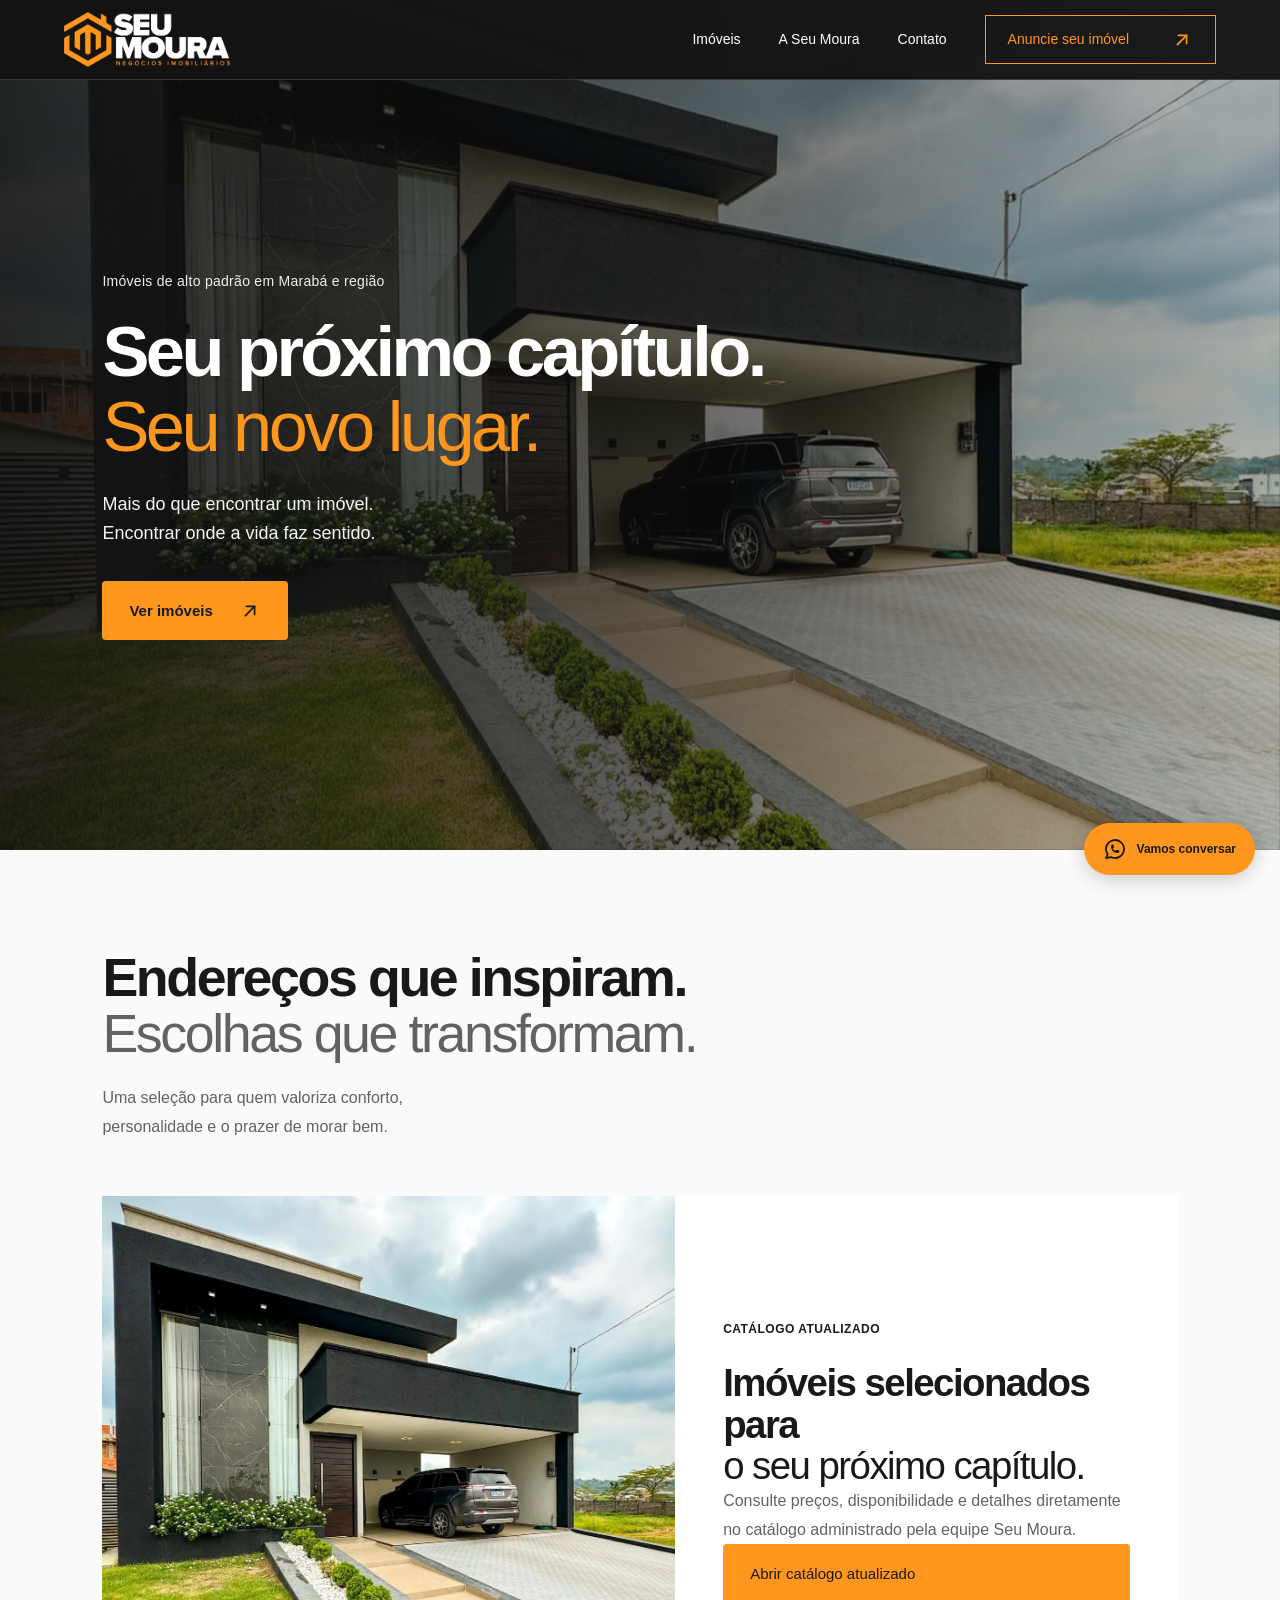
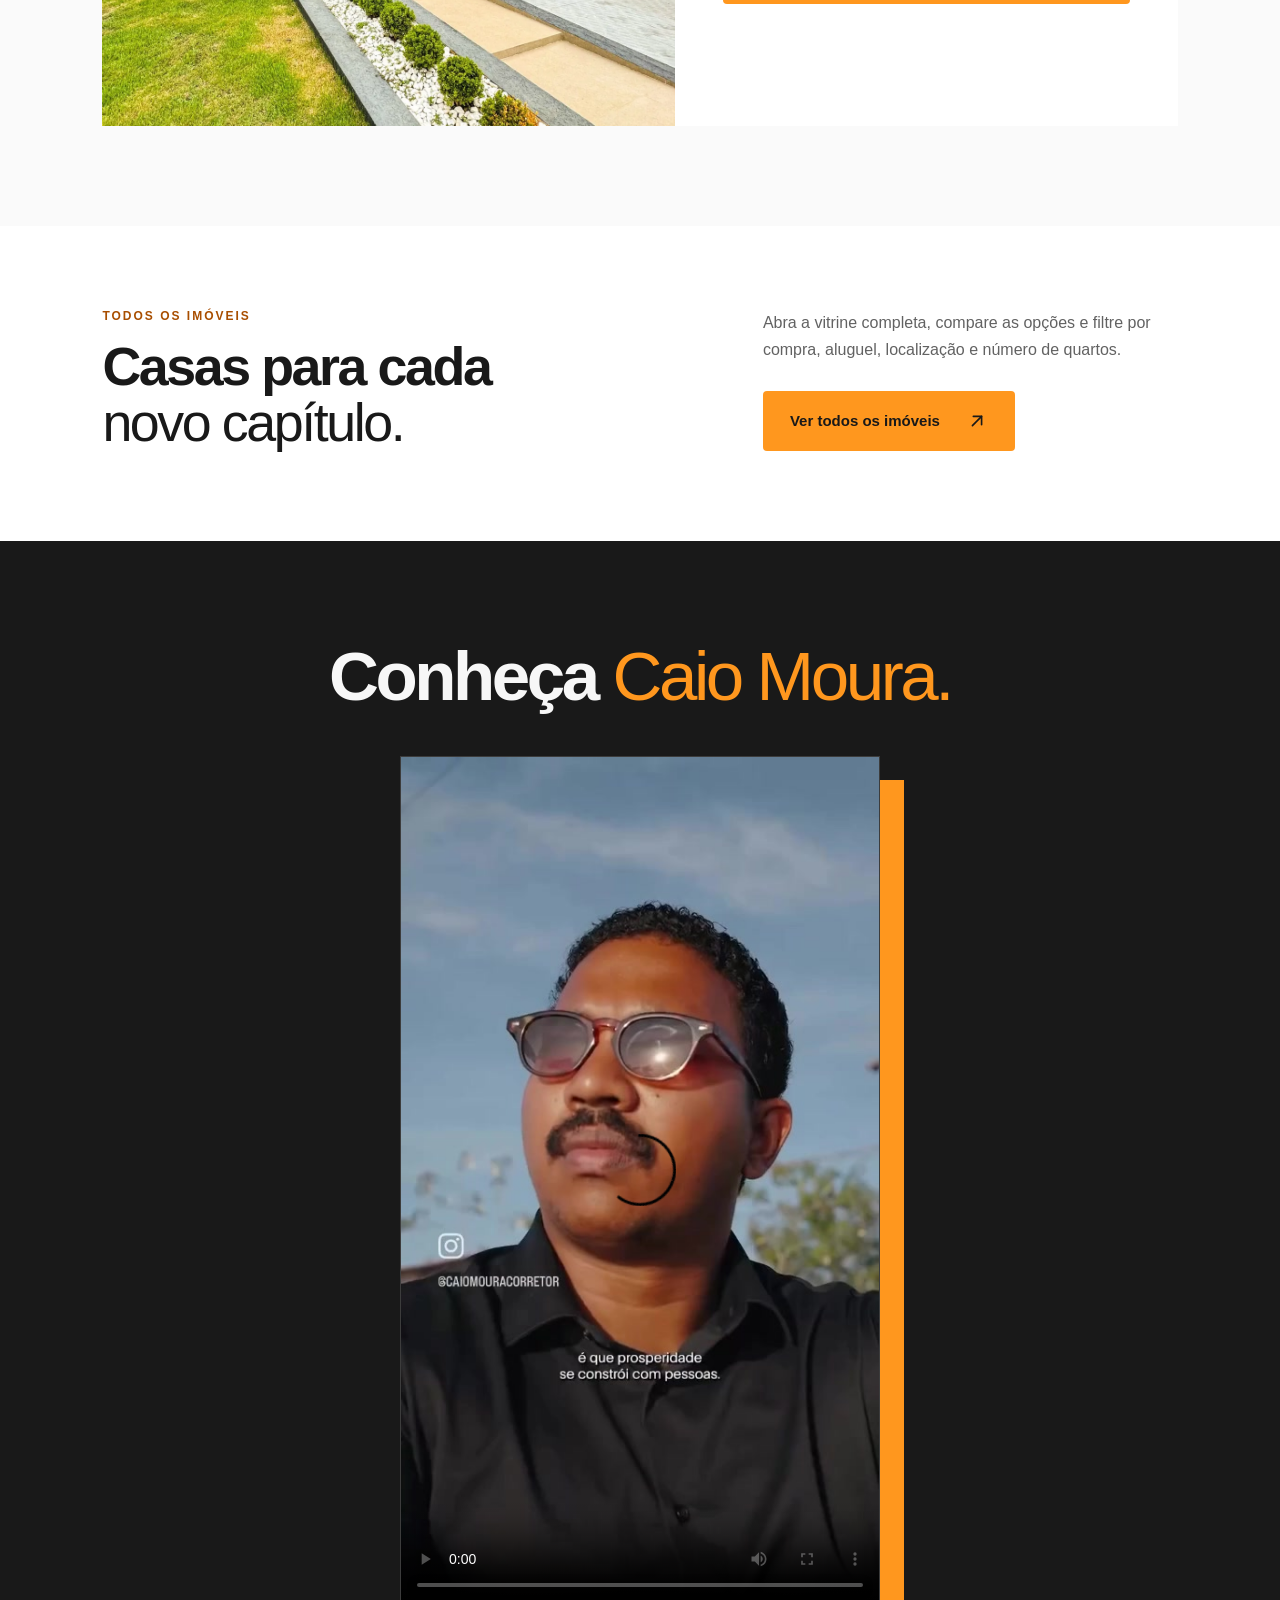
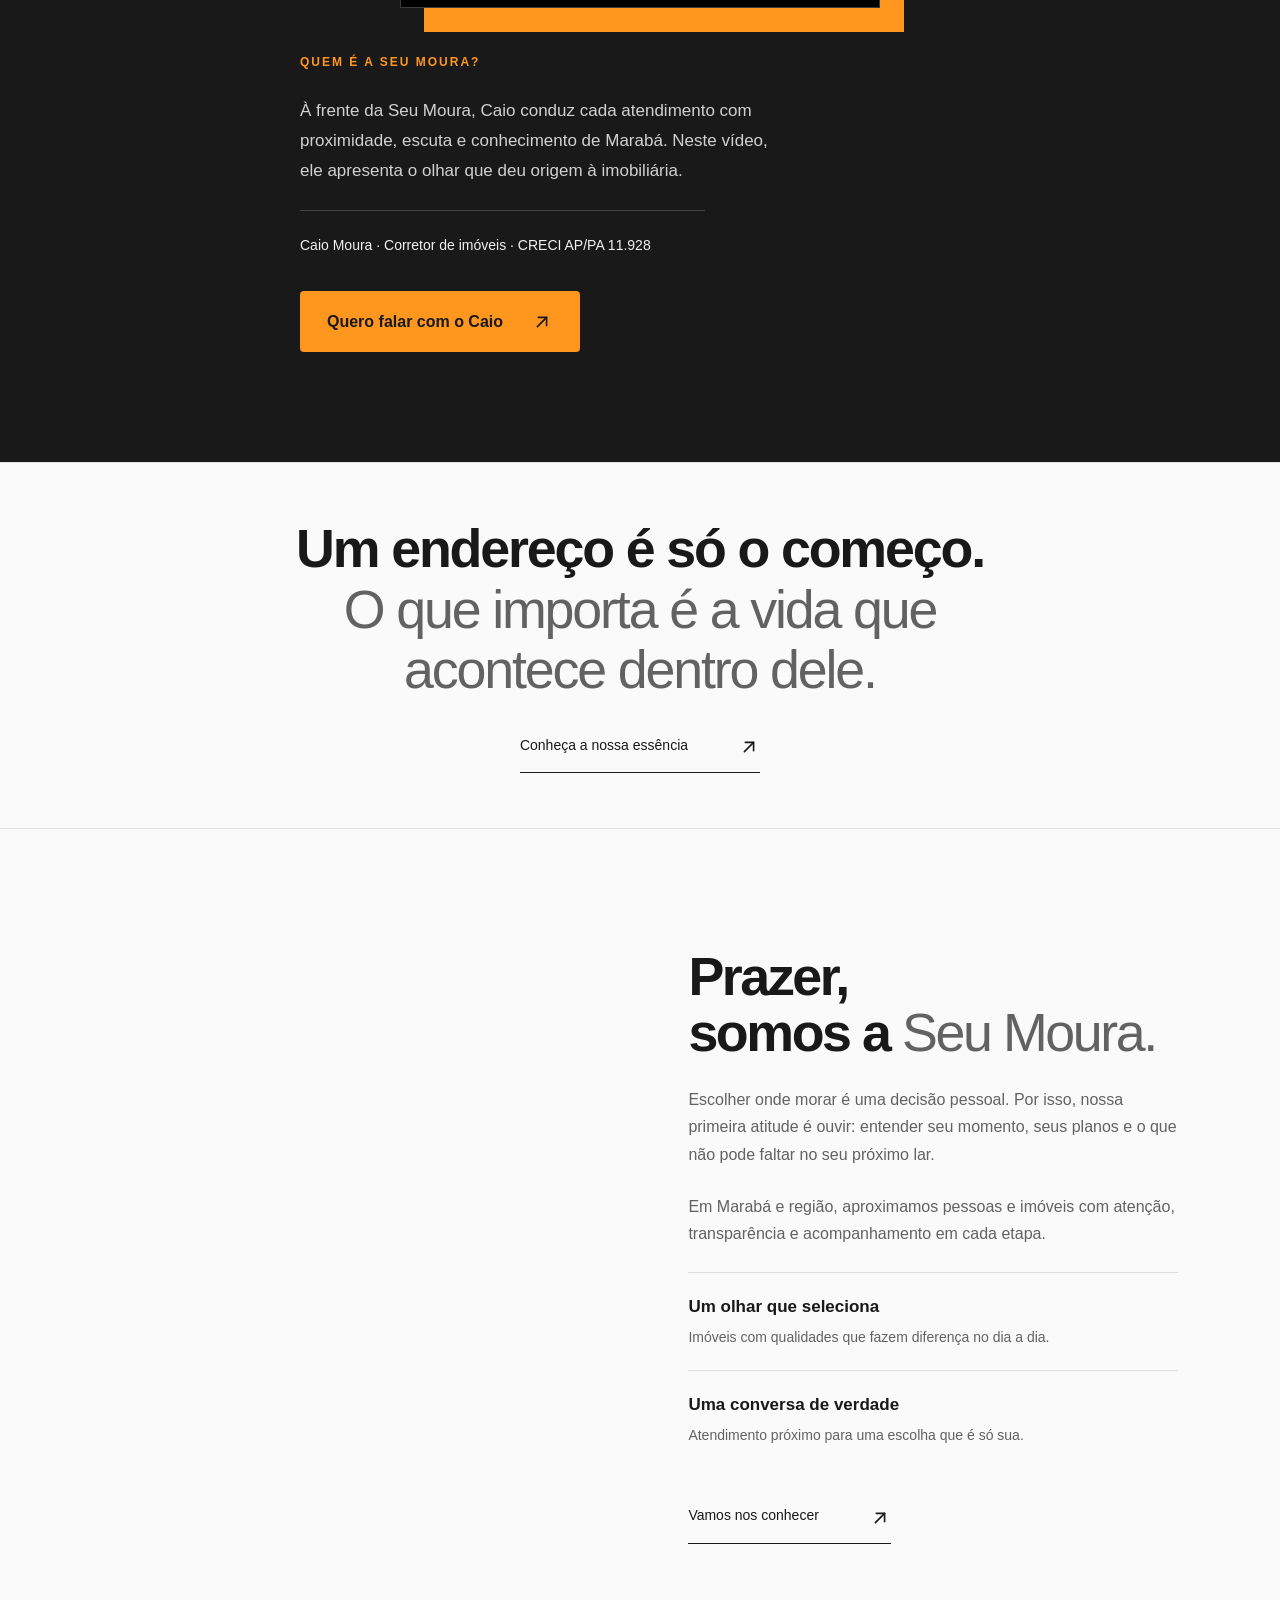
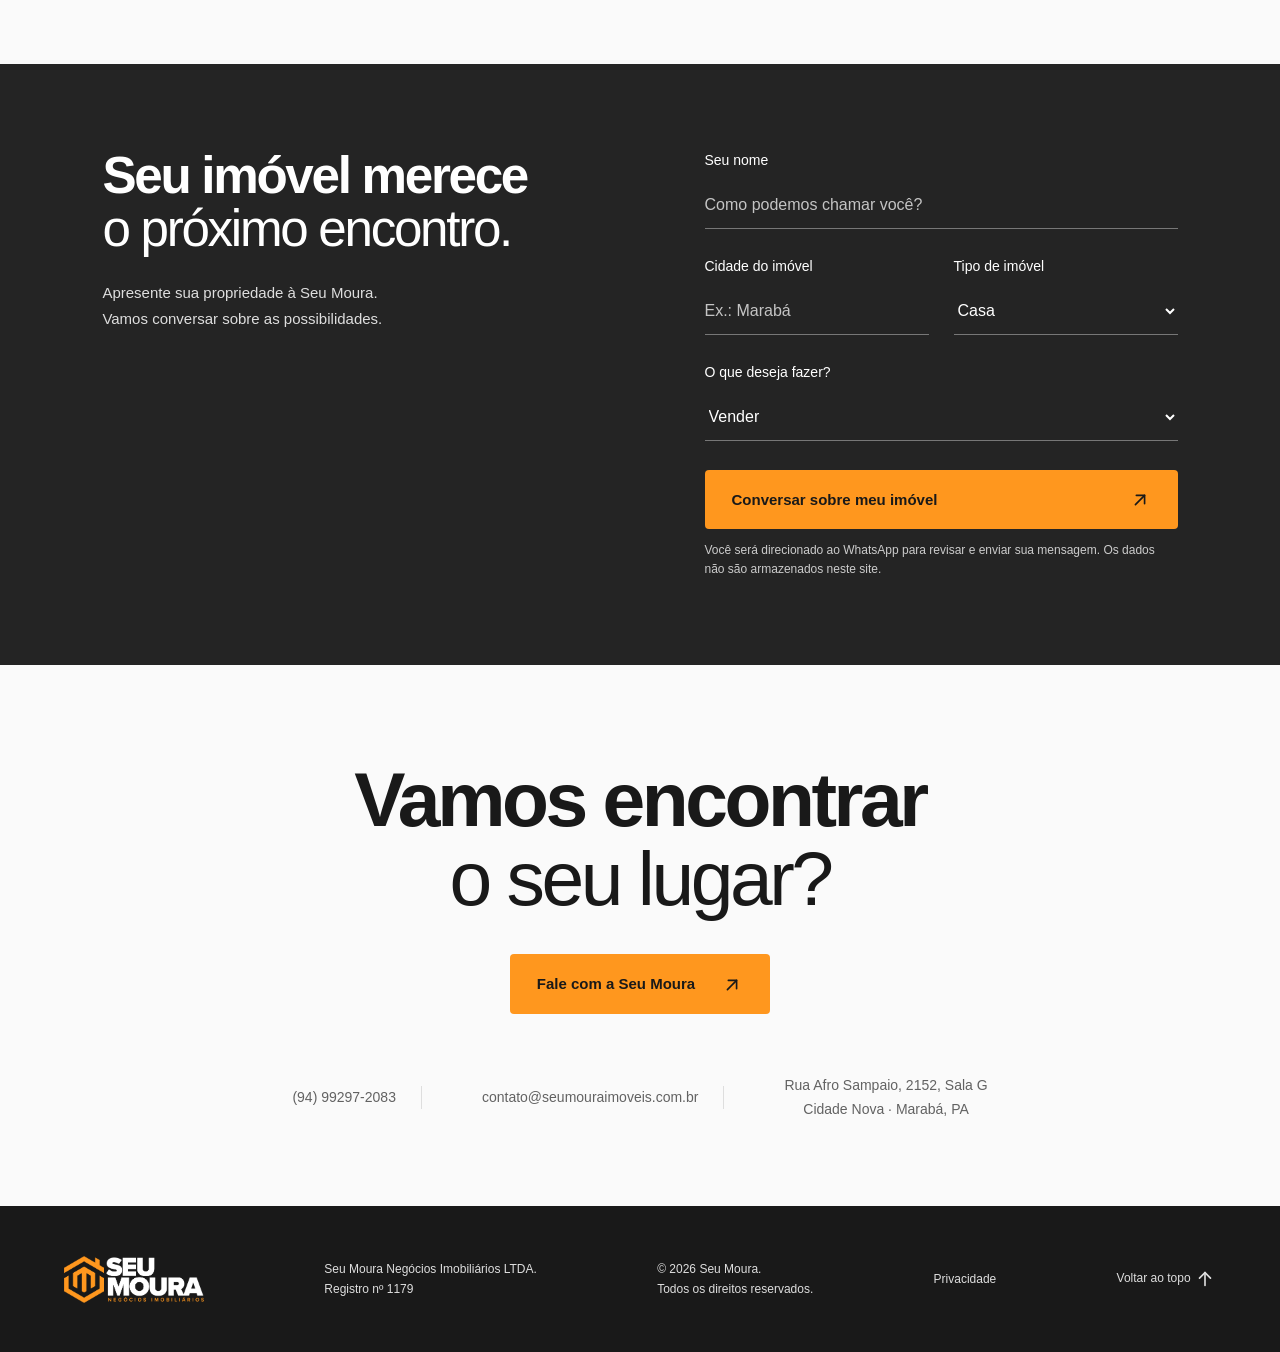
==== commit ed1ab90b: "security: harden public site and unify live catalog" ====
--- a/index.html
+++ b/index.html
@@ -4,25 +4,26 @@
 <meta charset="UTF-8"><meta name="viewport" content="width=device-width,initial-scale=1">
 <title>Seu Moura Imóveis | Um novo jeito de viver em Marabá</title>
 <meta name="description" content="Imóveis de alto padrão em Marabá e região. Conheça a seleção Seu Moura e encontre o próximo endereço da sua história.">
+<meta name="referrer" content="strict-origin-when-cross-origin">
+<meta http-equiv="Content-Security-Policy" content="default-src 'self'; script-src 'self'; style-src 'self'; img-src 'self' data:; media-src 'self'; connect-src 'none'; base-uri 'none'; form-action 'self'; upgrade-insecure-requests">
 <meta name="theme-color" content="#191919"><meta property="og:title" content="Seu Moura Imóveis | O seu próximo capítulo"><meta property="og:description" content="Imóveis de alto padrão em Marabá e região. Encontre um lugar para viver a sua história."><meta property="og:type" content="website">
 <link rel="icon" href="./favicon.svg" type="image/svg+xml"><link rel="stylesheet" href="./styles.css?v=caio-layout-20260916"><script src="./app.js?v=property-links-20260916" defer></script>
 </head>
 <body>
 <a class="skip" href="#conteudo">Pular para o conteúdo</a>
-<header class="header" id="topo"><a href="#" class="brand" aria-label="Seu Moura Imóveis, início"><img src="./assets/logo.png" alt="Seu Moura Imóveis" width="180" height="80"></a><nav id="navigation" aria-label="Principal"><a href="./imoveis.html">Imóveis</a><a href="#quem-e-seu-moura">A Seu Moura</a><a href="#contato">Contato</a><a class="nav-cta" href="#anuncie">Anuncie seu imóvel <span aria-hidden="true"><svg class="icon" viewBox="0 0 24 24" aria-hidden="true" focusable="false"> <path d="M17 7l-10 10" /> <path d="M8 7l9 0l0 9" /> </svg></span></a></nav><button class="menu" aria-label="Abrir menu" aria-expanded="false" aria-controls="navigation"><span></span><span></span></button></header>
+<header class="header" id="topo"><a href="#" class="brand" aria-label="Seu Moura Imóveis, início"><img src="./assets/logo.png" alt="Seu Moura Imóveis" width="180" height="80"></a><nav id="navigation" aria-label="Principal"><a href="https://site-whatsapp-production.up.railway.app/imoveis.html">Imóveis</a><a href="#quem-e-seu-moura">A Seu Moura</a><a href="#contato">Contato</a><a class="nav-cta" href="#anuncie">Anuncie seu imóvel <span aria-hidden="true"><svg class="icon" viewBox="0 0 24 24" aria-hidden="true" focusable="false"> <path d="M17 7l-10 10" /> <path d="M8 7l9 0l0 9" /> </svg></span></a></nav><button class="menu" aria-label="Abrir menu" aria-expanded="false" aria-controls="navigation"><span></span><span></span></button></header>
 <main id="conteudo">
-<section class="hero" aria-labelledby="hero-title"><img class="hero-image" src="./assets/house.webp" alt="Residência no Condomínio Ipiranga, em Marabá" fetchpriority="high" width="1600" height="1200"><div class="hero-shade"></div><div class="hero-content"><p class="hero-location">Imóveis de alto padrão em Marabá e região</p><h1 id="hero-title">Seu próximo capítulo.<br><em>Seu novo lugar.</em></h1><p class="hero-intro">Mais do que encontrar um imóvel.<br>Encontrar onde a vida faz sentido.</p><a href="./imoveis.html" class="button cream">Ver imóveis <span aria-hidden="true"><svg class="icon" viewBox="0 0 24 24" aria-hidden="true" focusable="false"> <path d="M17 7l-10 10" /> <path d="M8 7l9 0l0 9" /> </svg></span></a></div></section>
+<section class="hero" aria-labelledby="hero-title"><img class="hero-image" src="./assets/house.webp" alt="Residência no Condomínio Ipiranga, em Marabá" fetchpriority="high" width="1600" height="1200"><div class="hero-shade"></div><div class="hero-content"><p class="hero-location">Imóveis de alto padrão em Marabá e região</p><h1 id="hero-title">Seu próximo capítulo.<br><em>Seu novo lugar.</em></h1><p class="hero-intro">Mais do que encontrar um imóvel.<br>Encontrar onde a vida faz sentido.</p><a href="https://site-whatsapp-production.up.railway.app/imoveis.html" class="button cream">Ver imóveis <span aria-hidden="true"><svg class="icon" viewBox="0 0 24 24" aria-hidden="true" focusable="false"> <path d="M17 7l-10 10" /> <path d="M8 7l9 0l0 9" /> </svg></span></a></div></section>
 <section id="destaque" class="section selection"><div class="section-head reveal"><div><h2>Endereços que inspiram.<br><em>Escolhas que transformam.</em></h2></div><p>Uma seleção para quem valoriza conforto,<br>personalidade e o prazer de morar bem.</p></div>
-<article id="property" class="property reveal"><button class="property-photo open-property" aria-label="Ver detalhes da casa no Condomínio Ipiranga"><img src="./assets/house.webp" alt="Fachada da casa no Condomínio Ipiranga" loading="lazy" width="900" height="750"><span class="photo-link">Conheça este imóvel <span aria-hidden="true"><svg class="icon" viewBox="0 0 24 24" aria-hidden="true" focusable="false"> <path d="M17 7l-10 10" /> <path d="M8 7l9 0l0 9" /> </svg></span></span></button><div class="property-info"><span class="tag">Porteira fechada</span><p class="eyebrow">CASA EM CONDOMÍNIO · À VENDA</p><h3>Uma casa pronta para<br><em>receber a sua história.</em></h3><p class="location">Condomínio Ipiranga · Marabá, PA</p><p class="property-copy">Ambientes integrados, mobiliário incluído e uma piscina para aproveitar os seus melhores dias. Um novo começo, com tudo no lugar.</p><dl class="specs"><div><dt>Área construída</dt><dd>164 <small>m²</small></dd></div><div><dt>Quartos</dt><dd>03</dd></div><div><dt>Banheiros</dt><dd>03</dd></div></dl><div class="price-line"><div><span>VALOR DE VENDA</span><strong>R$ 1.290.000</strong></div><button class="round open-property" aria-label="Ver detalhes do imóvel"><svg class="icon" viewBox="0 0 24 24" aria-hidden="true" focusable="false"> <path d="M17 7l-10 10" /> <path d="M8 7l9 0l0 9" /> </svg></button></div><p class="fine">Valor e disponibilidade sujeitos à confirmação.</p></div></article>
+<article class="property reveal"><div class="property-photo"><img src="./assets/house.webp" alt="Residência selecionada pela Seu Moura Imóveis" loading="lazy" width="900" height="750"></div><div class="property-info"><p class="eyebrow">CATÁLOGO ATUALIZADO</p><h3>Imóveis selecionados para<br><em>o seu próximo capítulo.</em></h3><p class="property-copy">Consulte preços, disponibilidade e detalhes diretamente no catálogo administrado pela equipe Seu Moura.</p><a href="https://site-whatsapp-production.up.railway.app/imoveis.html" class="button cream">Abrir catálogo atualizado</a></div></article>
 </section>
-<section class="catalog-entry section reveal" aria-labelledby="catalog-entry-title"><div><p class="eyebrow">TODOS OS IMÓVEIS</p><h2 id="catalog-entry-title">Casas para cada<br><em>novo capítulo.</em></h2></div><div class="catalog-entry-copy"><p>Abra a vitrine completa, compare as opções e filtre por compra, aluguel, localização e número de quartos.</p><a href="./imoveis.html" class="button cream">Ver todos os imóveis <span aria-hidden="true"><svg class="icon" viewBox="0 0 24 24" aria-hidden="true" focusable="false"><path d="M17 7l-10 10"/><path d="M8 7l9 0l0 9"/></svg></span></a></div></section>
+<section class="catalog-entry section reveal" aria-labelledby="catalog-entry-title"><div><p class="eyebrow">TODOS OS IMÓVEIS</p><h2 id="catalog-entry-title">Casas para cada<br><em>novo capítulo.</em></h2></div><div class="catalog-entry-copy"><p>Abra a vitrine completa, compare as opções e filtre por compra, aluguel, localização e número de quartos.</p><a href="https://site-whatsapp-production.up.railway.app/imoveis.html" class="button cream">Ver todos os imóveis <span aria-hidden="true"><svg class="icon" viewBox="0 0 24 24" aria-hidden="true" focusable="false"><path d="M17 7l-10 10"/><path d="M8 7l9 0l0 9"/></svg></span></a></div></section>
 <section id="quem-e-seu-moura" class="founder-section" aria-labelledby="founder-title"><div class="founder-heading reveal"><h2 id="founder-title">Conheça <em>Caio Moura.</em></h2></div><div class="founder-video reveal"><video controls playsinline preload="metadata" poster="./assets/caio-moura-poster.jpg" aria-label="Caio Moura apresenta a Seu Moura Imóveis"><source src="./assets/F1D209C6-459B-4D0C-9120-BA287C13C5A2.mov" type="video/mp4">Seu navegador não conseguiu reproduzir o vídeo.</video></div><div class="founder-copy reveal"><p class="eyebrow">QUEM É A SEU MOURA?</p><p>À frente da Seu Moura, Caio conduz cada atendimento com proximidade, escuta e conhecimento de Marabá. Neste vídeo, ele apresenta o olhar que deu origem à imobiliária.</p><p class="founder-meta">Caio Moura · Corretor de imóveis · CRECI AP/PA 11.928</p><a class="button cream whatsapp" href="https://wa.me/5594992972083" target="_blank" rel="noopener" data-message="Olá, Caio! Vi seu vídeo no site da Seu Moura e gostaria de conversar sobre um imóvel.">Quero falar com o Caio <span aria-hidden="true"><svg class="icon" viewBox="0 0 24 24" aria-hidden="true" focusable="false"><path d="M17 7l-10 10"/><path d="M8 7l9 0l0 9"/></svg></span></a></div></section>
 <section class="statement"><p class="reveal">Um endereço é só o começo.<br><em>O que importa é a vida que<br>acontece dentro dele.</em></p><a class="line-link" href="#sobre">Conheça a nossa essência <span aria-hidden="true"><svg class="icon" viewBox="0 0 24 24" aria-hidden="true" focusable="false"> <path d="M17 7l-10 10" /> <path d="M8 7l9 0l0 9" /> </svg></span></a></section>
 <section id="sobre" class="section about"><div class="about-image reveal"><img src="./assets/office.webp" alt="Escritório da Seu Moura Imóveis em Marabá" loading="lazy" width="900" height="1000"></div><div class="about-copy reveal"><h2>Prazer,<br>somos a <em>Seu Moura.</em></h2><p>Escolher onde morar é uma decisão pessoal. Por isso, nossa primeira atitude é ouvir: entender seu momento, seus planos e o que não pode faltar no seu próximo lar.</p><p>Em Marabá e região, aproximamos pessoas e imóveis com atenção, transparência e acompanhamento em cada etapa.</p><div class="values"><div><h3>Um olhar que seleciona</h3><p>Imóveis com qualidades que fazem diferença no dia a dia.</p></div><div><h3>Uma conversa de verdade</h3><p>Atendimento próximo para uma escolha que é só sua.</p></div></div><a class="line-link" href="#contato">Vamos nos conhecer <span aria-hidden="true"><svg class="icon" viewBox="0 0 24 24" aria-hidden="true" focusable="false"> <path d="M17 7l-10 10" /> <path d="M8 7l9 0l0 9" /> </svg></span></a></div></section>
 <section id="anuncie" class="announce section"><div class="reveal"><h2>Seu imóvel merece<br><em>o próximo encontro.</em></h2><p>Apresente sua propriedade à Seu Moura.<br>Vamos conversar sobre as possibilidades.</p></div><form id="owner-form" class="owner-form"><label for="name">Seu nome<input id="name" name="name" autocomplete="name" placeholder="Como podemos chamar você?" required maxlength="100"></label><div class="form-row"><label for="city">Cidade do imóvel<input id="city" name="city" placeholder="Ex.: Marabá" required maxlength="100"></label><label for="owner-type">Tipo de imóvel<select id="owner-type" name="type"><option>Casa</option><option>Apartamento</option><option>Terreno</option><option>Comercial</option><option>Outro</option></select></label></div><label class="owner-purpose" for="owner-purpose">O que deseja fazer?<select id="owner-purpose" name="purpose"><option>Vender</option><option>Alugar</option><option>Ainda estou avaliando</option></select></label><button class="button cream" type="submit">Conversar sobre meu imóvel <span aria-hidden="true"><svg class="icon" viewBox="0 0 24 24" aria-hidden="true" focusable="false"> <path d="M17 7l-10 10" /> <path d="M8 7l9 0l0 9" /> </svg></span></button><p class="fine">Você será direcionado ao WhatsApp para revisar e enviar sua mensagem. Os dados não são armazenados neste site.</p></form></section>
 <section id="contato" class="section contact"><h2>Vamos encontrar<br><em>o seu lugar?</em></h2><a class="button dark whatsapp" href="https://wa.me/5594992972083" target="_blank" rel="noopener" data-message="Olá, Seu Moura! Quero encontrar meu próximo imóvel.">Fale com a Seu Moura <span aria-hidden="true"><svg class="icon" viewBox="0 0 24 24" aria-hidden="true" focusable="false"> <path d="M17 7l-10 10" /> <path d="M8 7l9 0l0 9" /> </svg></span></a><div class="contact-details"><a href="tel:+5594992972083">(94) 99297-2083</a><a href="mailto:contato@seumouraimoveis.com.br">contato@seumouraimoveis.com.br</a><p>Rua Afro Sampaio, 2152, Sala G<br>Cidade Nova · Marabá, PA</p></div></section>
 </main>
-<footer><a class="brand" href="#"><img src="./assets/logo.png" alt="Seu Moura Imóveis" width="180" height="80" loading="lazy"></a><p>Seu Moura Negócios Imobiliários LTDA.<br>Registro nº 1179</p><span>© <span id="year">2026</span> Seu Moura.<br>Todos os direitos reservados.</span><a href="#topo" class="back-top">Voltar ao topo <svg class="icon" viewBox="0 0 24 24" aria-hidden="true" focusable="false"> <path d="M12 5l0 14" /> <path d="M18 11l-6 -6" /> <path d="M6 11l6 -6" /> </svg></a></footer>
+<footer><a class="brand" href="#"><img src="./assets/logo.png" alt="Seu Moura Imóveis" width="180" height="80" loading="lazy"></a><p>Seu Moura Negócios Imobiliários LTDA.<br>Registro nº 1179</p><span>© <span id="year">2026</span> Seu Moura.<br>Todos os direitos reservados.</span><a href="./privacidade.html">Privacidade</a><a href="#topo" class="back-top">Voltar ao topo <svg class="icon" viewBox="0 0 24 24" aria-hidden="true" focusable="false"> <path d="M12 5l0 14" /> <path d="M18 11l-6 -6" /> <path d="M6 11l6 -6" /> </svg></a></footer>
 <a class="floating-whatsapp whatsapp" href="https://wa.me/5594992972083" target="_blank" rel="noopener" aria-label="Falar com a Seu Moura pelo WhatsApp" data-message="Olá! Gostaria de falar com a Seu Moura."><svg class="icon" viewBox="0 0 24 24" aria-hidden="true" focusable="false"> <path d="M3 21l1.65 -3.8a9 9 0 1 1 3.4 2.9l-5.05 .9" /> <path d="M9 10a.5 .5 0 0 0 1 0v-1a.5 .5 0 0 0 -1 0v1a5 5 0 0 0 5 5h1a.5 .5 0 0 0 0 -1h-1a.5 .5 0 0 0 0 1" /> </svg><span>Vamos conversar</span></a>
-<dialog id="property-dialog" data-property-url="./imoveis.html#condominio-ipiranga" aria-labelledby="dialog-title"><button class="dialog-close" aria-label="Fechar detalhes"><svg class="icon" viewBox="0 0 24 24" aria-hidden="true" focusable="false"> <path d="M18 6l-12 12" /> <path d="M6 6l12 12" /> </svg></button><div class="gallery"><img id="gallery-image" src="./assets/house.webp" alt="Fachada do imóvel"><div class="gallery-controls"><button id="previous" aria-label="Foto anterior"><svg class="icon" viewBox="0 0 24 24" aria-hidden="true" focusable="false"> <path d="M5 12l14 0" /> <path d="M5 12l6 6" /> <path d="M5 12l6 -6" /> </svg></button><span id="gallery-count" aria-live="polite">1 / 5</span><button id="next" aria-label="Próxima foto"><svg class="icon" viewBox="0 0 24 24" aria-hidden="true" focusable="false"> <path d="M5 12l14 0" /> <path d="M13 18l6 -6" /> <path d="M13 6l6 6" /> </svg></button></div></div><div class="dialog-copy"><p class="eyebrow">CONDOMÍNIO IPIRANGA · MARABÁ</p><h2 id="dialog-title">Casa de <em>porteira fechada.</em></h2><p>164 m² construídos · 3 quartos · 3 banheiros</p><p>Suíte com closet, ambientes integrados, piscina com hidromassagem e área de lazer. Móveis e eletrodomésticos incluídos; decoração negociada à parte.</p><strong class="dialog-price">R$ 1.290.000</strong><p class="fine">Confirme valor, disponibilidade e itens incluídos com o corretor.</p><a class="button dark whatsapp" data-message="Olá, Caio! Tenho interesse na casa de porteira fechada no Condomínio Ipiranga, anunciada por R$ 1.290.000. Gostaria de saber mais e agendar uma visita." href="https://wa.me/5594992972083" target="_blank" rel="noopener">Agendar uma visita <svg class="icon" viewBox="0 0 24 24" aria-hidden="true" focusable="false"> <path d="M17 7l-10 10" /> <path d="M8 7l9 0l0 9" /> </svg></a><p class="agent">Caio Moura · CRECI AP/PA 11.928</p></div></dialog>
 </body></html>
--- a/styles.css
+++ b/styles.css
@@ -1,4 +1,3 @@
-@import url('https://fonts.googleapis.com/css2?family=Archivo:wght@500;600;700&family=Manrope:wght@400;500;600;700&display=swap');
 :root{--ink:#191919;--paper:#fafafa;--muted:#626262;--gold:#ff971e;--line:#dedede;--serif:'Italiana',Georgia,serif;--sans:'DM Sans',Arial,sans-serif}*{box-sizing:border-box}html{scroll-behavior:smooth;scroll-padding-top:100px}body{margin:0;color:var(--ink);background:var(--paper);font-family:var(--sans);font-size:16px;line-height:1.7}body.modal-open{overflow:hidden}button,input,select{font:inherit}button,a,input,select{-webkit-tap-highlight-color:transparent}button,a{touch-action:manipulation}button{cursor:pointer}a{color:inherit;text-decoration:none}img{max-width:100%;display:block}button{color:inherit}h1,h2,h3,p{margin:0}h1,h2,h3{font-weight:400}h1,h2{font-family:var(--serif);line-height:1.06;letter-spacing:-.035em}em{font-weight:400;font-family:Georgia,serif;font-size:.91em}h2{font-size:clamp(38px,4.2vw,64px)}p{font-weight:400}.eyebrow{font-size:12px;font-weight:600;letter-spacing:2px;margin-bottom:24px}.eyebrow.light{color:#fafafa}.header{position:absolute;z-index:10;top:0;left:0;width:100%;display:flex;align-items:center;justify-content:space-between;padding:22px 5%;border-bottom:1px solid #ffffff35;color:white;transition:background 180ms ease}.header.scrolled{position:fixed;background:var(--ink);padding-top:8px;padding-bottom:8px;box-shadow:0 4px 25px #0002}.brand img{width:165px;height:66px;object-fit:contain}.header nav{display:flex;gap:38px;align-items:center;font-size:14px}.header nav>a{position:relative}.header nav>a:not(.nav-cta):after{content:'';position:absolute;bottom:-7px;height:1px;background:currentColor;left:0;width:100%;transform:scaleX(0);transform-origin:left;transition:transform 180ms var(--ease-out)}.header nav>a:hover:after{transform:scaleX(1)}.nav-cta{border:1px solid #ffffff60;padding:12px 22px}.nav-cta span{margin-left:22px}.menu{display:none;background:none;border:0;width:44px;height:44px}.menu span{display:block;background:white;height:1px;width:25px;margin:7px auto}.hero{height:min(890px,100svh);min-height:700px;position:relative;overflow:hidden;color:#fff;background:var(--ink)}.hero-image{width:100%;height:100%;object-fit:cover;object-position:center 53%;animation:herozoom 1.8s ease-out both}.hero-shade{position:absolute;inset:0;background:linear-gradient(90deg,#101010d9 0%,#10101099 46%,#10101033 85%),linear-gradient(0deg,#101010a0,transparent 35%,#10101066)}.hero-content{position:absolute;left:8%;top:25%;max-width:850px;animation:rise 1s .1s both}.hero h1{font-size:clamp(58px,6.2vw,96px);line-height:1.05}.hero h1 em{color:#ff971e;font-size:.8em}.hero-intro{margin:26px 0 32px;color:#f5f5f5;font-size:17px;line-height:1.65}.button{display:inline-flex;align-items:center;justify-content:space-between;gap:42px;min-height:56px;padding:16px 26px;border:1px solid transparent;font-size:14px;font-weight:500;transition:background .25s,transform .25s}.button span{font-size:22px;line-height:1}.cream{color:var(--ink);background:#ff971e}.cream:hover{background:#ffac4d}.dark{background:var(--ink);color:#fff}.dark:hover{background:#333333}.hero-bottom{position:absolute;bottom:36px;left:8%;right:5%;display:flex;justify-content:space-between;align-items:center;font-size:11px;letter-spacing:2px}.hero-bottom a{display:flex;gap:35px;align-items:center}.hero-bottom a span{font-size:24px}.hero-index{position:absolute;right:4.5%;top:45%;writing-mode:vertical-rl;letter-spacing:3px;font-size:11px}.search-wrap{position:relative;padding:0 5%;background:#fff}.search{max-width:1400px;margin:auto;display:grid;grid-template-columns:1fr 1.3fr 1.2fr auto;align-items:center;padding:30px 0;gap:30px}.search label{font-size:10px;letter-spacing:1.5px;font-weight:600;display:flex;flex-direction:column;border-right:1px solid var(--line);padding-right:25px}.search select{padding:9px 20px 0 0;border:0;background:none;width:100%;outline-offset:4px;color:var(--ink);font-size:15px;letter-spacing:0}.section{padding:100px 8%;max-width:1700px;margin:auto}.section-head{display:flex;justify-content:space-between;align-items:flex-end;gap:45px;margin-bottom:55px}.section-head>p{color:var(--muted);font-size:15px;line-height:1.8;margin-bottom:8px}.result-line{display:flex;justify-content:space-between;border-bottom:1px solid var(--line);padding-bottom:18px;margin-bottom:30px;font-size:13px;color:var(--muted)}.result-line>span:last-child{font-size:11px;letter-spacing:1.6px}.property{display:grid;grid-template-columns:1.14fr 1fr;background:#fff}.property-photo{position:relative;border:0;padding:0;background:#c9c9c9;overflow:hidden;text-align:left;min-height:530px}.property-photo>img{height:100%;width:100%;object-fit:cover;transition:transform .8s}.tag{position:absolute;left:24px;top:24px;padding:8px 14px;background:#fafafa;font-size:10px;letter-spacing:1.5px}.photo-link{position:absolute;bottom:0;left:0;right:0;padding:40px 27px 25px;color:#fff;display:flex;justify-content:space-between;background:linear-gradient(transparent,#0009);font-size:14px}.photo-link>span{font-size:24px}.property-info{padding:50px 48px;display:flex;flex-direction:column;justify-content:center}.property-info .eyebrow{font-size:10px;margin-bottom:23px}.property h3{font-family:var(--serif);font-size:clamp(30px,3vw,44px);line-height:1.15;letter-spacing:-1px}.location{font-size:13px;color:var(--muted);margin:18px 0}.property-copy{color:var(--muted);font-size:14px;line-height:1.8}.specs{display:flex;justify-content:space-between;gap:20px;padding:25px 0;border-bottom:1px solid var(--line);margin:6px 0 23px}.specs dt{font-size:11px;color:var(--muted)}.specs dd{font-size:27px;margin:8px 0 0;line-height:1}.specs small{font-size:14px}.price-line{display:flex;align-items:center;justify-content:space-between}.price-line span{font-size:10px;letter-spacing:1.3px;display:block;margin-bottom:7px}.price-line strong{font-weight:400;font-size:26px}.round{width:52px;height:52px;border:1px solid var(--line);border-radius:50%;background:transparent;font-size:24px;transition:background .2s}.round:hover{background:#eeeeee}.fine{font-size:12px;color:var(--muted);margin-top:12px;line-height:1.6}.text-button{background:none;border:0;text-decoration:underline;font-size:13px}.empty{text-align:center;padding:65px 20px;background:white}.empty h3{font-family:var(--serif);font-size:36px}.empty p{margin:15px auto 25px;max-width:550px}.statement{background:var(--ink);color:#f5f5f5;padding:32px 8% 65px;text-align:center;overflow:hidden}.statement-top{display:flex;justify-content:space-between;border-bottom:1px solid #ffffff20;padding-bottom:24px;letter-spacing:1.7px;font-size:10px;color:#cccccc}.statement>p{font-family:var(--serif);font-size:clamp(35px,4.8vw,70px);line-height:1.18;letter-spacing:-2px;margin:64px 0 35px}.statement em{color:#ff971e}.line-link{display:inline-flex;gap:50px;align-items:center;border-bottom:1px solid currentColor;padding-bottom:8px;font-size:14px}.line-link>span{font-size:22px}.about{display:grid;grid-template-columns:1fr 1fr;gap:9%;align-items:center;padding-top:120px;padding-bottom:120px}.about-image{position:relative;align-self:stretch;min-height:620px}.about-image>img{width:100%;height:100%;object-fit:cover}.image-caption{position:absolute;left:0;bottom:0;background:#191919da;width:100%;padding:18px 25px;font-size:10px;color:white;letter-spacing:1.5px}.about-copy>p:not(.eyebrow){color:var(--muted);margin-top:25px;font-size:15px}.values{margin:25px 0 30px}.values>div{position:relative;border-top:1px solid var(--line);padding:20px 0 20px 38px}.values span{position:absolute;left:0;top:23px;font-size:11px;color:var(--muted)}.values h3{font-size:17px}.values p{font-size:13px;color:var(--muted);margin-top:4px}.announce{max-width:none;display:grid;grid-template-columns:1fr 1fr;gap:12%;background:#242424;color:white;padding-top:85px;padding-bottom:85px}.announce h2{font-size:clamp(38px,4vw,58px)}.announce>div>p:last-child{margin-top:25px;color:#dedede;font-size:15px}.owner-form label{display:flex;flex-direction:column;font-size:12px;gap:8px}.owner-form input,.owner-form select{min-width:0;width:100%;border:0;border-bottom:1px solid #ffffff60;background:transparent;color:white;padding:10px 0;font-size:15px;border-radius:0}.owner-form input::placeholder{color:#c4c4c4}.owner-form select option{color:var(--ink);background:white}.form-row{display:grid;grid-template-columns:1fr 1fr;gap:25px;margin:26px 0}.owner-form .button{width:100%;margin-top:3px}.owner-form .fine{color:#cccccc;font-size:11px}.contact{text-align:center;padding-top:95px;padding-bottom:85px}.contact h2{font-size:clamp(50px,6vw,88px)}.contact .button{margin:35px 0}.contact-details{display:flex;justify-content:center;gap:35px;color:var(--muted);font-size:13px;margin-top:25px;align-items:center}.contact-details>*{padding:0 25px;border-right:1px solid var(--line)}.contact-details>*:last-child{border:0}footer{background:var(--ink);color:#dedede;padding:42px 5%;display:flex;justify-content:space-between;align-items:center;gap:25px;font-size:11px}footer .brand img{width:140px}.back-top{font-size:12px}.floating-whatsapp{position:fixed;z-index:15;bottom:25px;right:25px;display:flex;align-items:center;gap:10px;background:var(--ink);color:#fff;border:1px solid #ffffff55;padding:13px 19px;border-radius:40px;box-shadow:0 4px 20px #0003;font-size:12px;transition:transform .2s}.floating-whatsapp svg{width:24px;height:24px}.skip{position:fixed;z-index:100;top:-100px;left:15px;background:white;color:var(--ink);padding:12px}.skip:focus{top:15px}:focus-visible{outline:2px solid var(--gold);outline-offset:5px}.reveal{opacity:1}.reveal.pending{opacity:1;transform:none}[hidden]{display:none!important}dialog{border:0;padding:0;width:min(1100px,94vw);max-height:90svh;background:var(--paper);color:var(--ink);overflow:auto}dialog::backdrop{background:#101010cc;backdrop-filter:blur(5px)}dialog[open]{display:grid;grid-template-columns:1fr 1fr;animation:rise .3s}.dialog-close{position:absolute;top:15px;right:15px;z-index:2;border:0;background:var(--paper);border-radius:50%;width:42px;height:42px;font-size:18px}.gallery{background:var(--ink);position:relative;min-height:550px;display:flex;align-items:center}.gallery>img{width:100%;height:100%;max-height:80svh;object-fit:contain}.gallery-controls{position:absolute;bottom:0;left:0;right:0;background:#191919c9;color:white;padding:12px 25px;display:flex;align-items:center;justify-content:space-between;font-size:12px}.gallery-controls button{border:1px solid #ffffff60;background:none;color:white;width:40px;height:40px;font-size:20px}.dialog-copy{padding:55px 40px 35px}.dialog-copy h2{font-size:42px}.dialog-copy>p:not(.eyebrow){font-size:14px;margin-top:22px;color:var(--muted)}.dialog-copy .eyebrow{font-size:10px}.dialog-price{display:block;margin-top:25px;font-size:28px;font-weight:400}.dialog-copy .button{margin-top:22px;width:100%;gap:15px}.dialog-copy p.agent{font-size:12px}.gallery img{transition:opacity .2s}@keyframes rise{from{opacity:0;transform:translateY(25px)}to{opacity:1;transform:translateY(0)}}@keyframes herozoom{from{transform:scale(1.07)}to{transform:scale(1)}}
 @media(min-width:1700px){.hero-content{left:max(8%,calc((100vw - 1450px)/2))}}
 @media(max-width:1000px){.header nav{gap:22px}.hero-content{left:6%}.section{padding:75px 6%}.search{gap:18px}.search label{padding-right:12px}.search .button{gap:20px;padding:15px}.section-head{gap:20px}.section-head>p{max-width:240px}.property-info{padding:35px 28px}.property-photo{min-height:500px}.about{gap:6%}.about-image{min-height:620px}.announce{gap:7%}.contact-details{gap:0}.contact-details>*{padding:0 15px}.contact-details a{overflow-wrap:anywhere}}
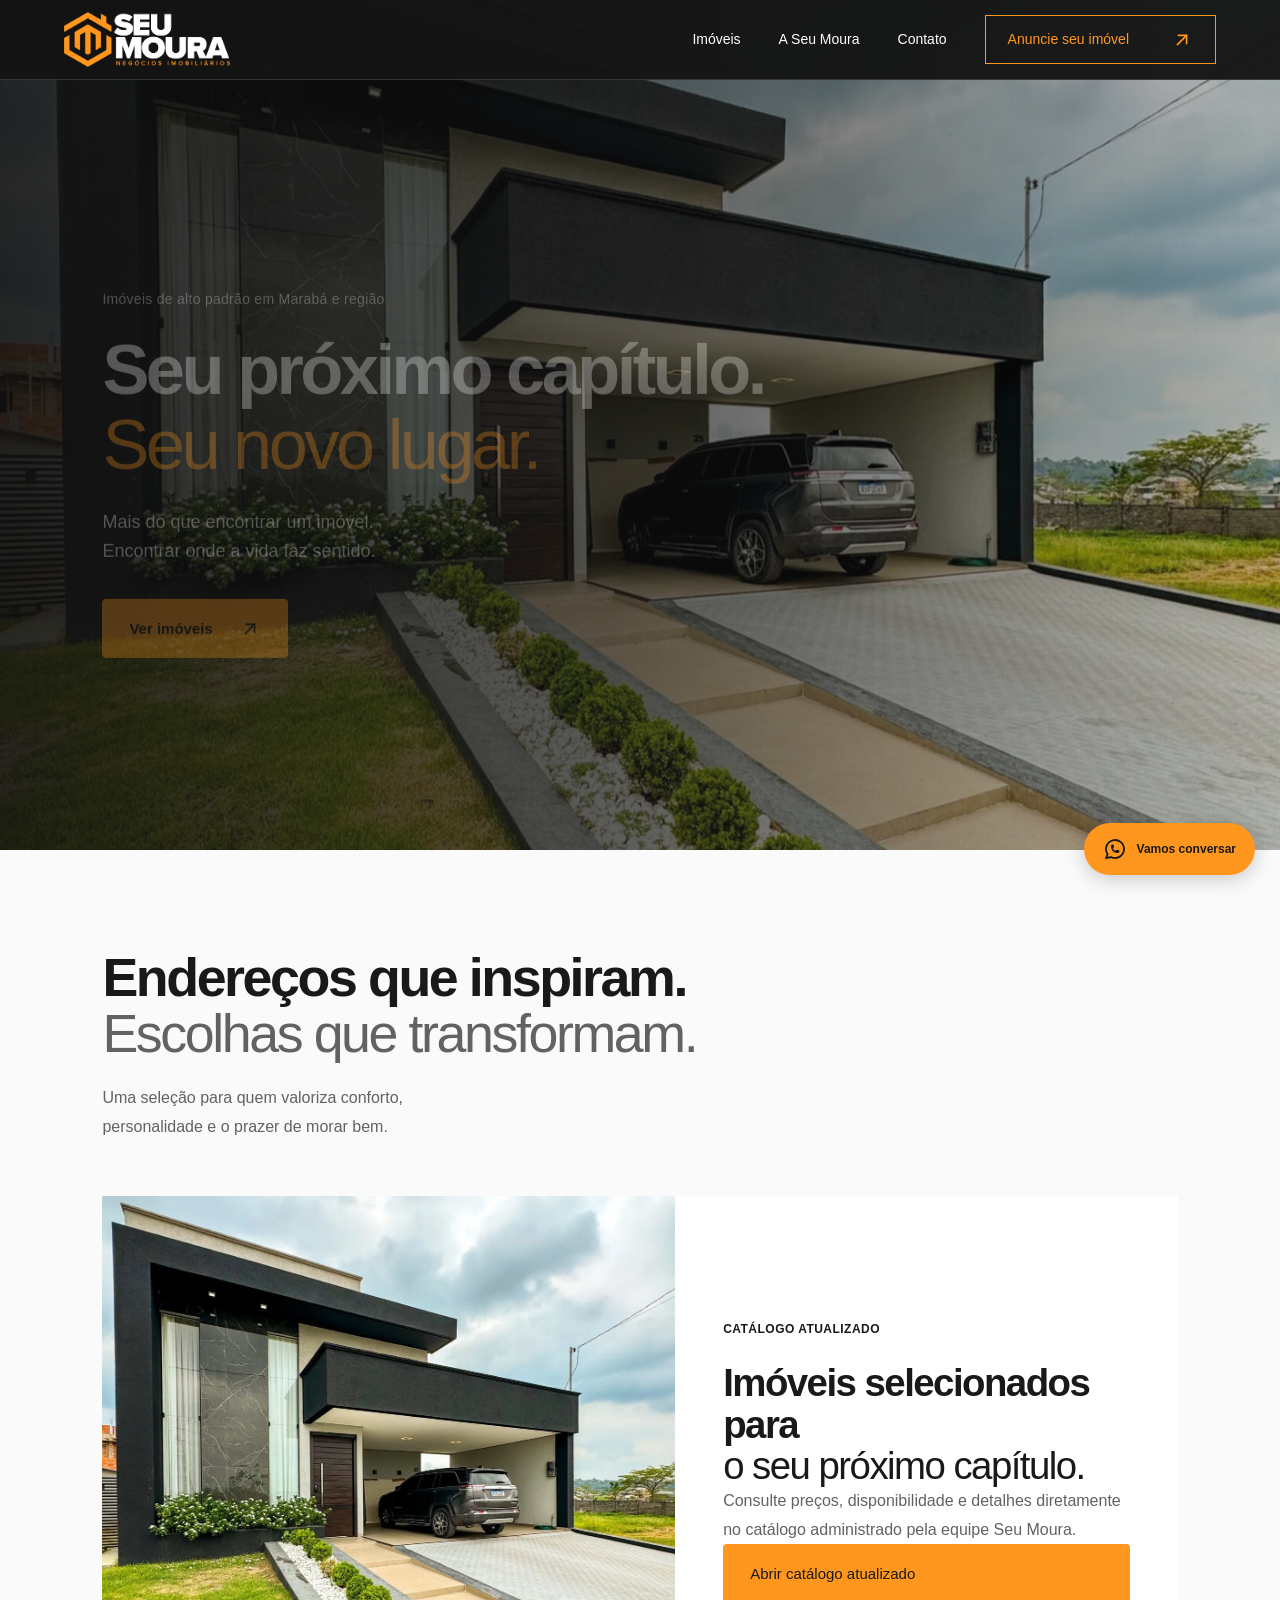
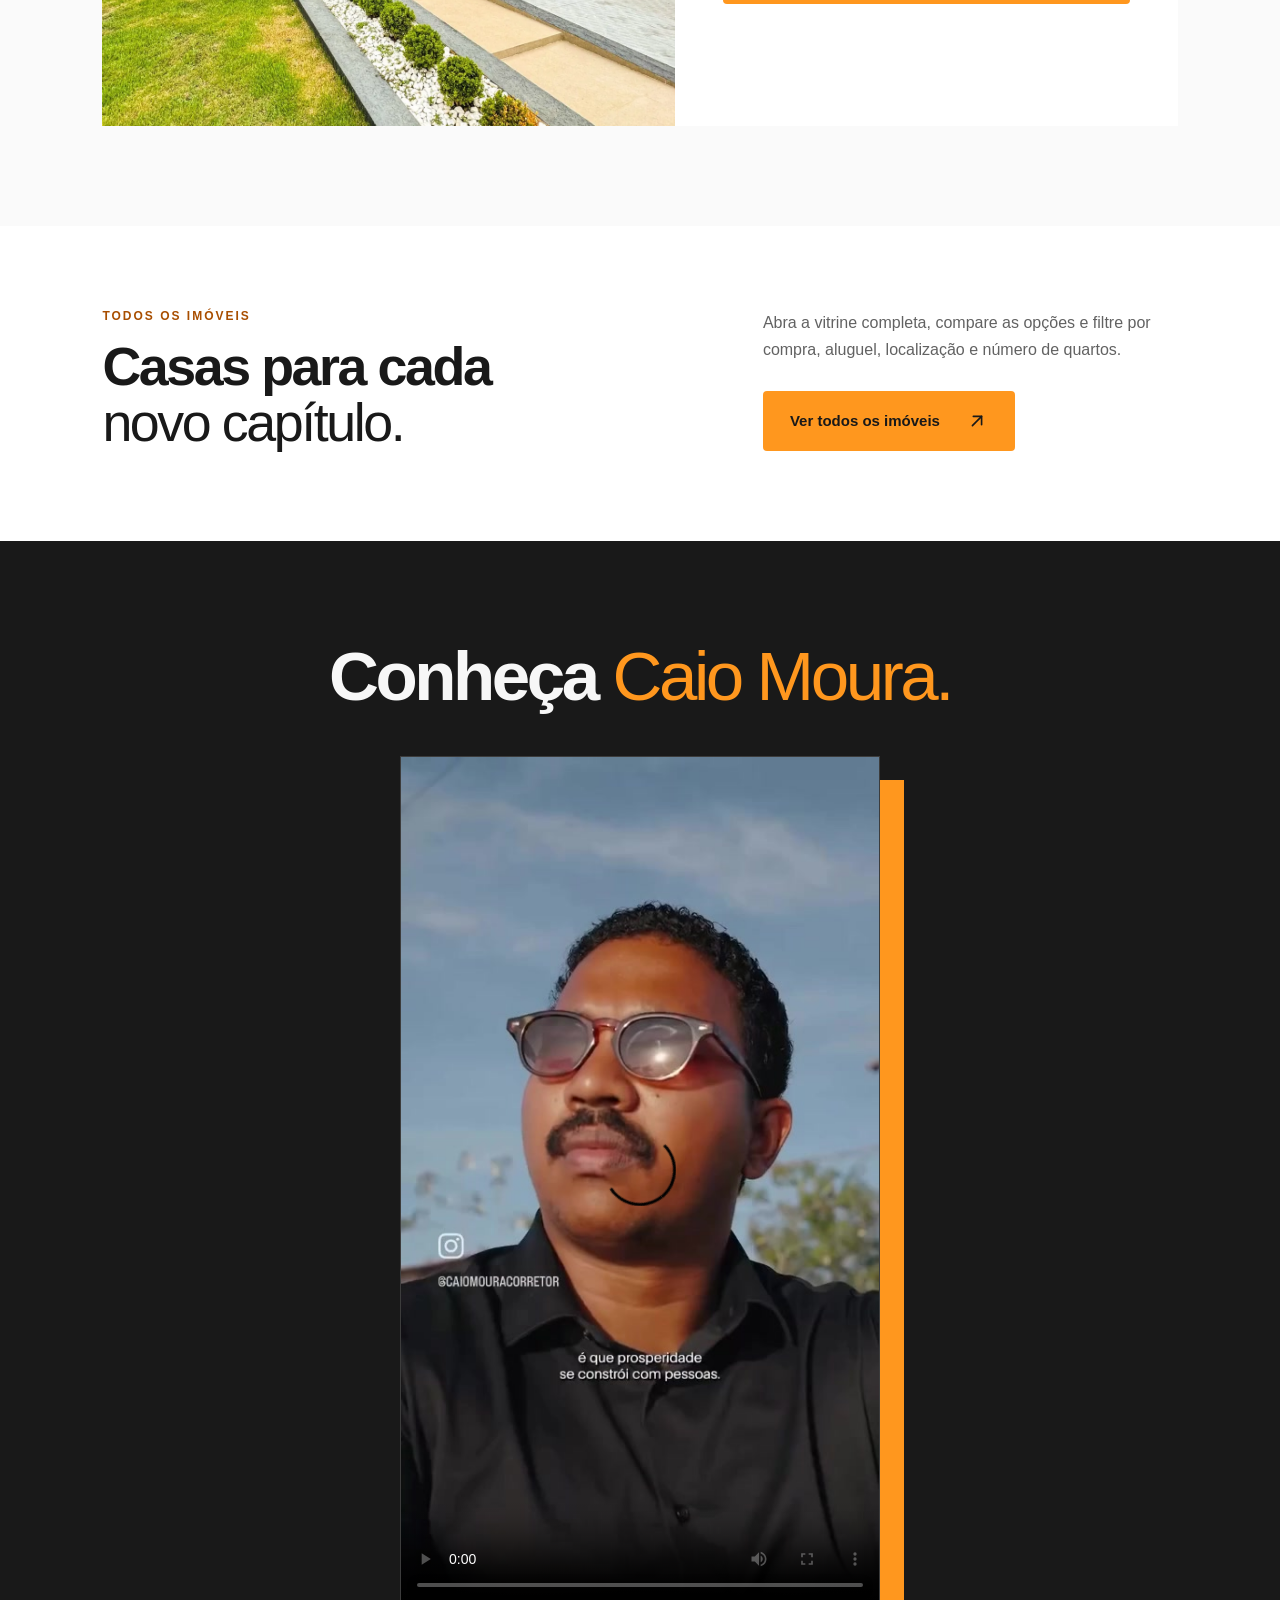
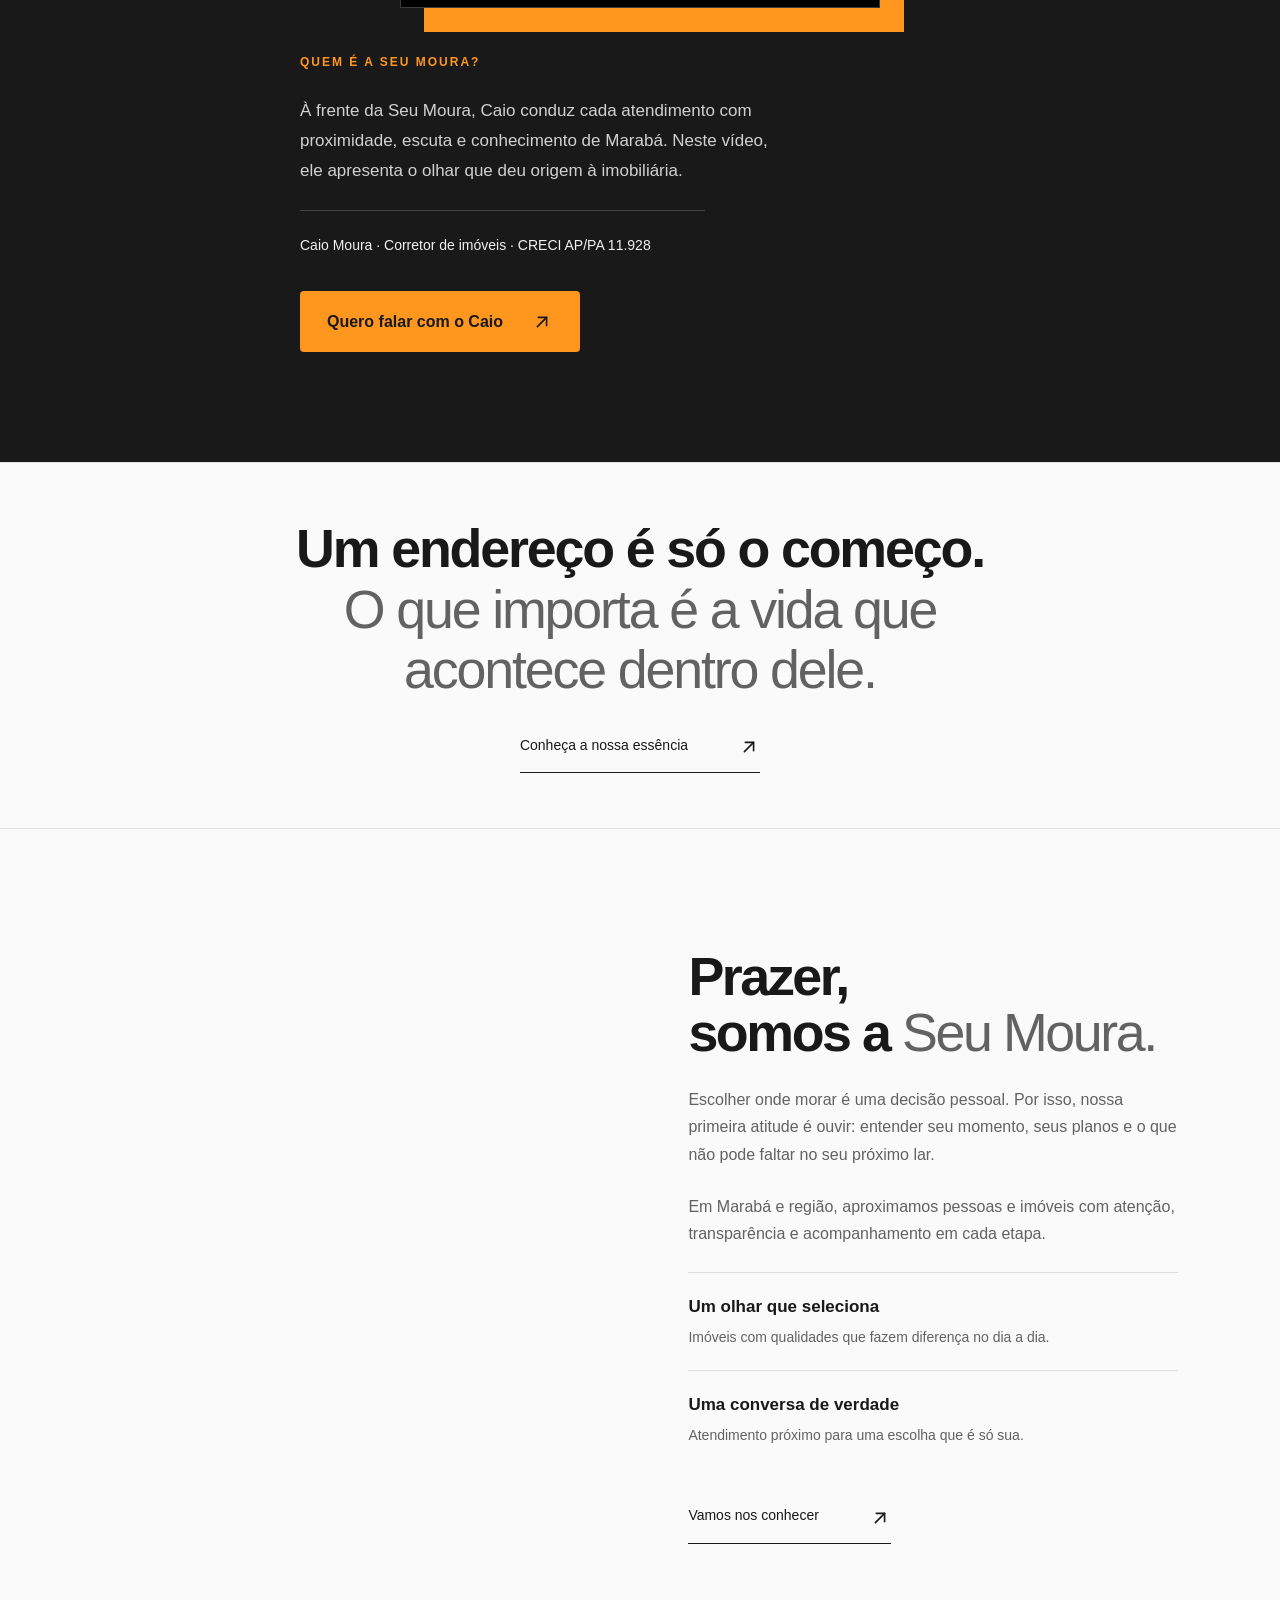
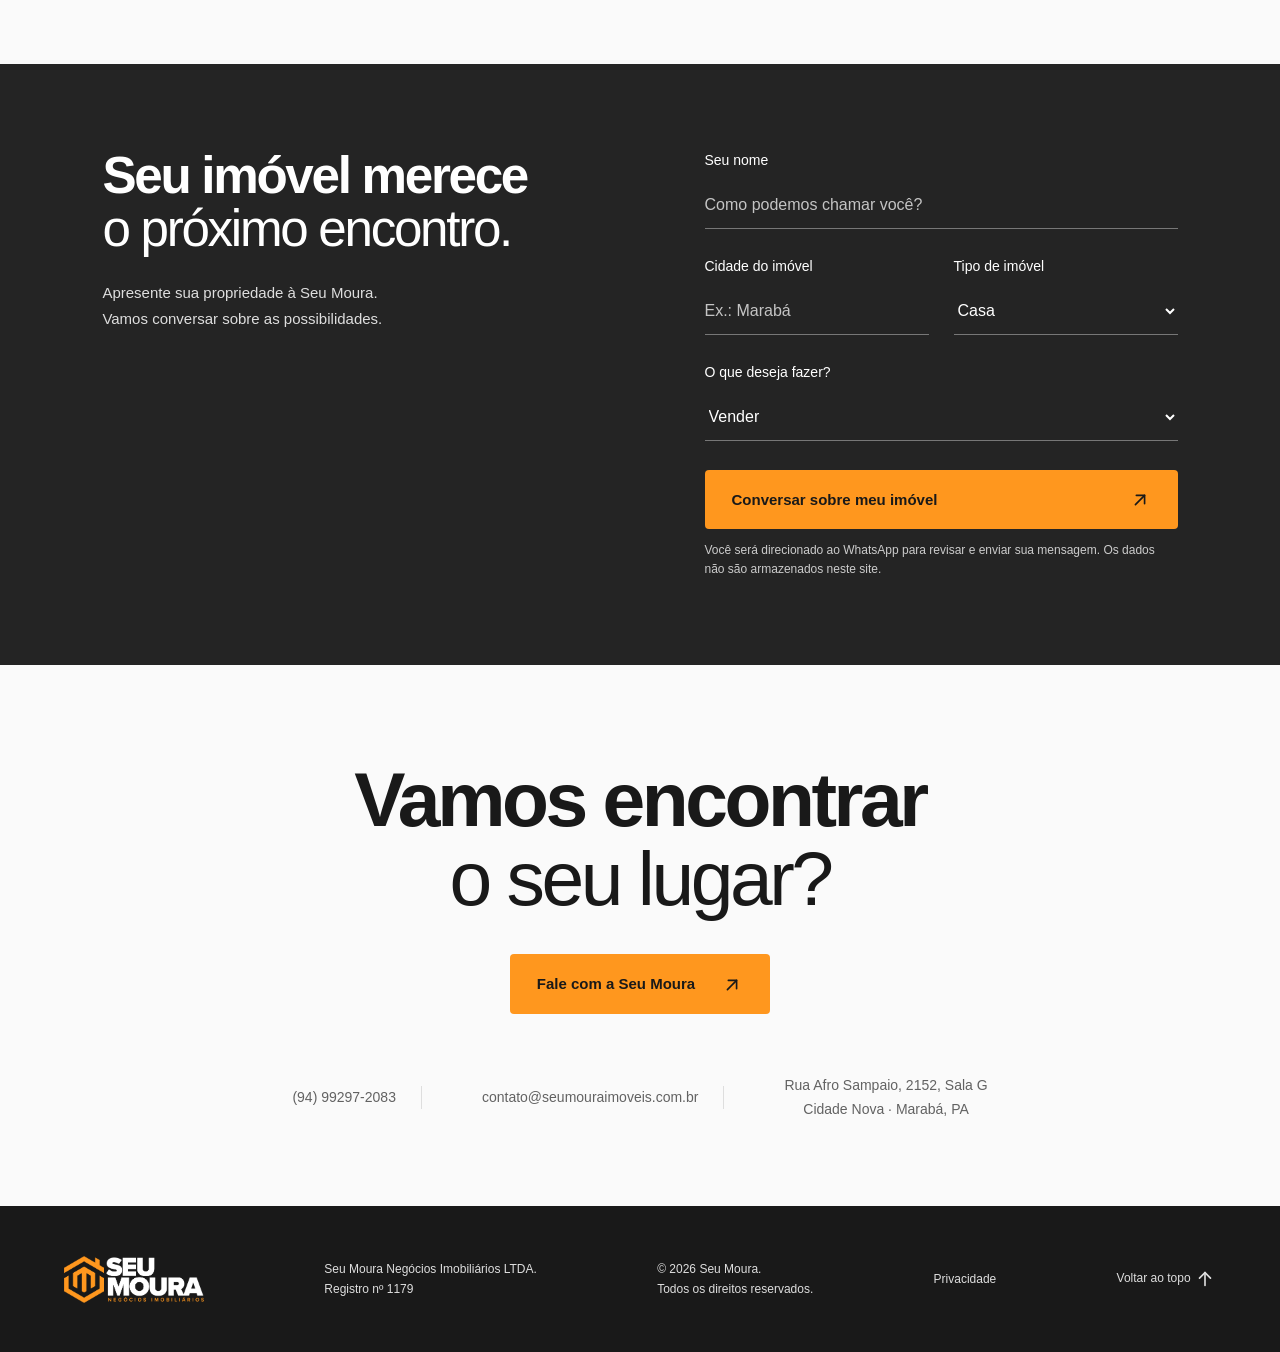
==== commit 682b7621: "Add architectural logo entrance with safe loading fallback" ====
--- a/index.html
+++ b/index.html
@@ -5,11 +5,13 @@
 <title>Seu Moura Imóveis | Um novo jeito de viver em Marabá</title>
 <meta name="description" content="Imóveis de alto padrão em Marabá e região. Conheça a seleção Seu Moura e encontre o próximo endereço da sua história.">
 <meta name="referrer" content="strict-origin-when-cross-origin">
-<meta http-equiv="Content-Security-Policy" content="default-src 'self'; script-src 'self'; style-src 'self'; img-src 'self' data:; media-src 'self'; connect-src 'none'; base-uri 'none'; form-action 'self'; upgrade-insecure-requests">
+<meta http-equiv="Content-Security-Policy" content="default-src 'self'; script-src 'self' 'sha256-Lw9V+yTCkJJ28lw8CDUjLPV7Ukz/j4VG8MQfAEeOwx4='; style-src 'self' 'sha256-yGnsUwOtNczJ5i2YggPT6jMmzEevDOqZ0kPcLVQwFfQ='; img-src 'self' data:; media-src 'self'; connect-src 'none'; base-uri 'none'; form-action 'self'; upgrade-insecure-requests">
+<style>html{background:#141414}.moura-loader{display:none}.moura-loading .moura-loader{display:grid;position:fixed;inset:0;z-index:10000;place-items:center;pointer-events:none;color:#ff971e;isolation:isolate;animation:moura-failsafe 0s 5s forwards}.moura-loading{overflow:hidden}.moura-loading .hero-image,.moura-loading .hero-content{animation-play-state:paused}.moura-loader__panel{position:absolute;inset:0;background:#141414;z-index:-2;transition:transform .7s cubic-bezier(.76,0,.24,1)}.moura-loader__panel--left{right:50%}.moura-loader__panel--right{left:50%}.moura-loader__halo{position:absolute;inset:0;z-index:-1;background:radial-gradient(ellipse at 50% 45%,#ffffff05,transparent 48%);transition:opacity .35s}.moura-loader__stage{position:relative;width:min(360px,72vw);aspect-ratio:838/278;transition:opacity .28s,transform .6s cubic-bezier(.16,1,.3,1)}.moura-loader__drawing{display:block;width:100%;height:100%;overflow:visible}.moura-loader__symbol{animation:moura-position .85s .65s cubic-bezier(.65,0,.2,1) both}.moura-loader__outline{fill:none;stroke:#ff971e;stroke-width:1.6;stroke-linejoin:miter;stroke-dasharray:1;stroke-dashoffset:1;animation:moura-draw 1.25s .1s cubic-bezier(.4,0,.15,1) forwards,moura-outline-out .3s 1.3s forwards}.moura-loader__outline--inner{animation-delay:.24s,1.3s}.moura-loader__guide{fill:none;stroke:#ffffff;stroke-opacity:.16;stroke-width:.65;animation:moura-guide 1.4s both}.moura-loader__original{position:absolute;inset:0;width:100%;height:100%;object-fit:contain;animation:moura-brand .75s 1.05s cubic-bezier(.16,1,.3,1) both}.moura-loader__rail{position:absolute;width:64px;height:1px;bottom:max(64px,10svh);left:calc(50% - 32px);background:#ffffff16;overflow:hidden;transition:opacity .2s}.moura-loader__rail:after{content:'';display:block;width:32px;height:1px;background:#ff971e;animation:moura-travel 1.5s cubic-bezier(.65,0,.35,1) infinite}.moura-loader.is-leaving .moura-loader__panel--left{transform:translateX(-100%)}.moura-loader.is-leaving .moura-loader__panel--right{transform:translateX(100%)}.moura-loader.is-leaving .moura-loader__stage{opacity:0;transform:scale(.94)}.moura-loader.is-leaving .moura-loader__halo,.moura-loader.is-leaving .moura-loader__rail{opacity:0}@keyframes moura-draw{to{stroke-dashoffset:0}}@keyframes moura-position{from{transform:translateX(299px)}to{transform:translateX(0)}}@keyframes moura-outline-out{to{opacity:0}}@keyframes moura-brand{from{opacity:0;clip-path:inset(0 100% 0 0);transform:translateY(5px)}to{opacity:1;clip-path:inset(0);transform:translateY(0)}}@keyframes moura-guide{0%{opacity:0;transform:scale(.95);transform-origin:120px 139px}25%,55%{opacity:1}100%{opacity:0}}@keyframes moura-travel{from{transform:translateX(-32px)}to{transform:translateX(96px)}}@keyframes moura-failsafe{to{visibility:hidden;pointer-events:none}}@media(prefers-reduced-motion:reduce){.moura-loading .moura-loader{display:none}.moura-loading{overflow:auto}}</style><script>(()=>{'use strict';const root=document.documentElement;if(window.matchMedia('(prefers-reduced-motion: reduce)').matches)return;root.classList.add('moura-loading');const release=()=>{root.classList.remove('moura-loading');document.getElementById('moura-loader')?.remove();};window.mouraLoading={release,timer:setTimeout(release,4500)};window.addEventListener('pageshow',event=>{if(event.persisted)release();});document.addEventListener('keydown',release,{once:true});})();</script>
 <meta name="theme-color" content="#191919"><meta property="og:title" content="Seu Moura Imóveis | O seu próximo capítulo"><meta property="og:description" content="Imóveis de alto padrão em Marabá e região. Encontre um lugar para viver a sua história."><meta property="og:type" content="website">
-<link rel="icon" href="./favicon.svg" type="image/svg+xml"><link rel="stylesheet" href="./styles.css?v=caio-layout-20260916"><script src="./app.js?v=property-links-20260916" defer></script>
+<link rel="icon" href="./favicon.svg" type="image/svg+xml"><link rel="stylesheet" href="./styles.css?v=caio-layout-20260916"><script src="./app.js?v=brand-loading-20260922" defer></script>
 </head>
 <body>
+<div class="moura-loader" id="moura-loader" aria-hidden="true"><div class="moura-loader__panel moura-loader__panel--left"></div><div class="moura-loader__panel moura-loader__panel--right"></div><div class="moura-loader__halo"></div><div class="moura-loader__stage"><svg class="moura-loader__drawing" viewBox="-3 -3 844 284" focusable="false"><g class="moura-loader__symbol"><path class="moura-loader__guide" d="M-70 0H310M-70 278H310M0 -65V343M240 -65V343M-50 237 290 41M-50 41 290 237"/><path class="moura-loader__outline" pathLength="1" d="M0 70 121 0 186 38 186 8 214 24 214 54 240 70 240 101 121 33 0 102Z"/><path class="moura-loader__outline" pathLength="1" d="M0 131 27 116 27 191 121 246 213 192 213 115 240 130 240 209 121 278 0 209Z"/><path class="moura-loader__outline moura-loader__outline--inner" pathLength="1" d="M53 100 119 62 187 102 187 178 160 194 160 118 134 102 134 210 107 225 107 101 80 117 80 194 53 179Z"/></g></svg><img class="moura-loader__original" src="[data-uri]" width="838" height="278" alt=""></div><div class="moura-loader__rail"></div></div>
 <a class="skip" href="#conteudo">Pular para o conteúdo</a>
 <header class="header" id="topo"><a href="#" class="brand" aria-label="Seu Moura Imóveis, início"><img src="./assets/logo.png" alt="Seu Moura Imóveis" width="180" height="80"></a><nav id="navigation" aria-label="Principal"><a href="https://site-whatsapp-production.up.railway.app/imoveis.html">Imóveis</a><a href="#quem-e-seu-moura">A Seu Moura</a><a href="#contato">Contato</a><a class="nav-cta" href="#anuncie">Anuncie seu imóvel <span aria-hidden="true"><svg class="icon" viewBox="0 0 24 24" aria-hidden="true" focusable="false"> <path d="M17 7l-10 10" /> <path d="M8 7l9 0l0 9" /> </svg></span></a></nav><button class="menu" aria-label="Abrir menu" aria-expanded="false" aria-controls="navigation"><span></span><span></span></button></header>
 <main id="conteudo">
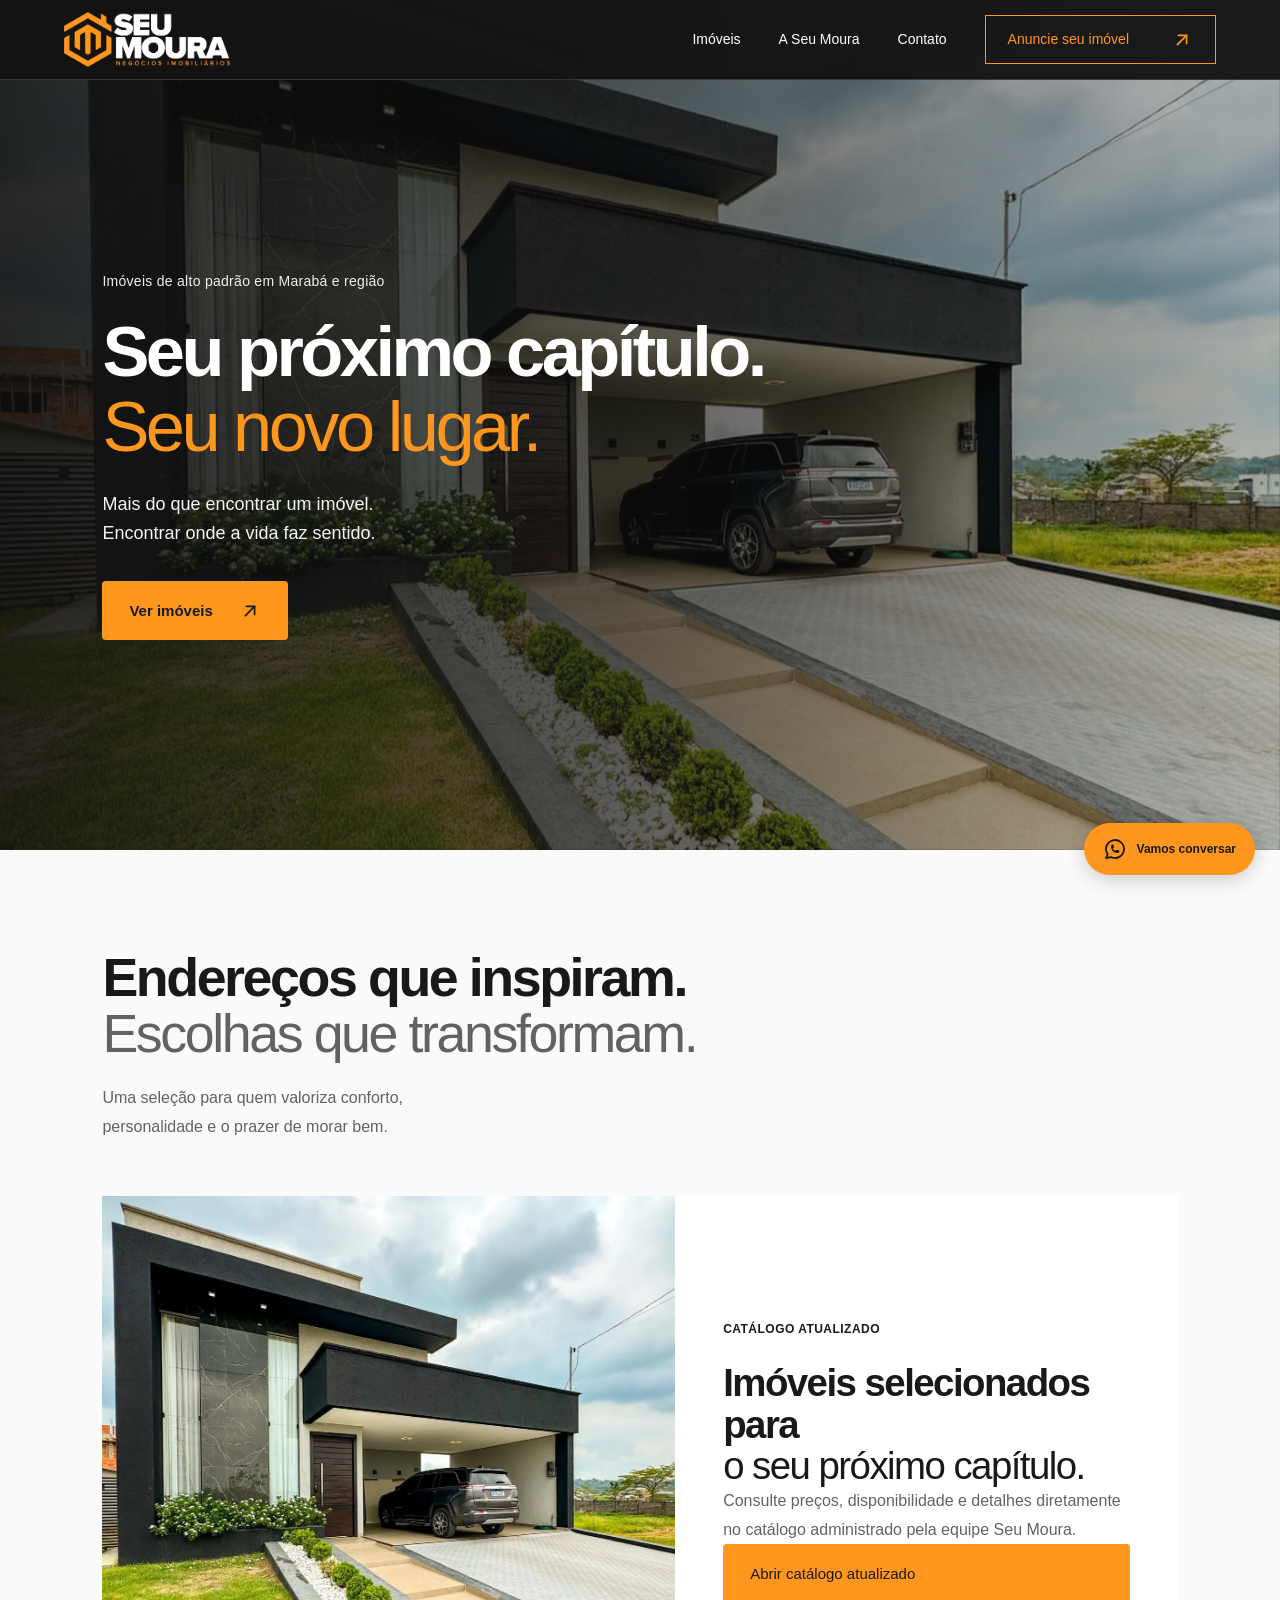
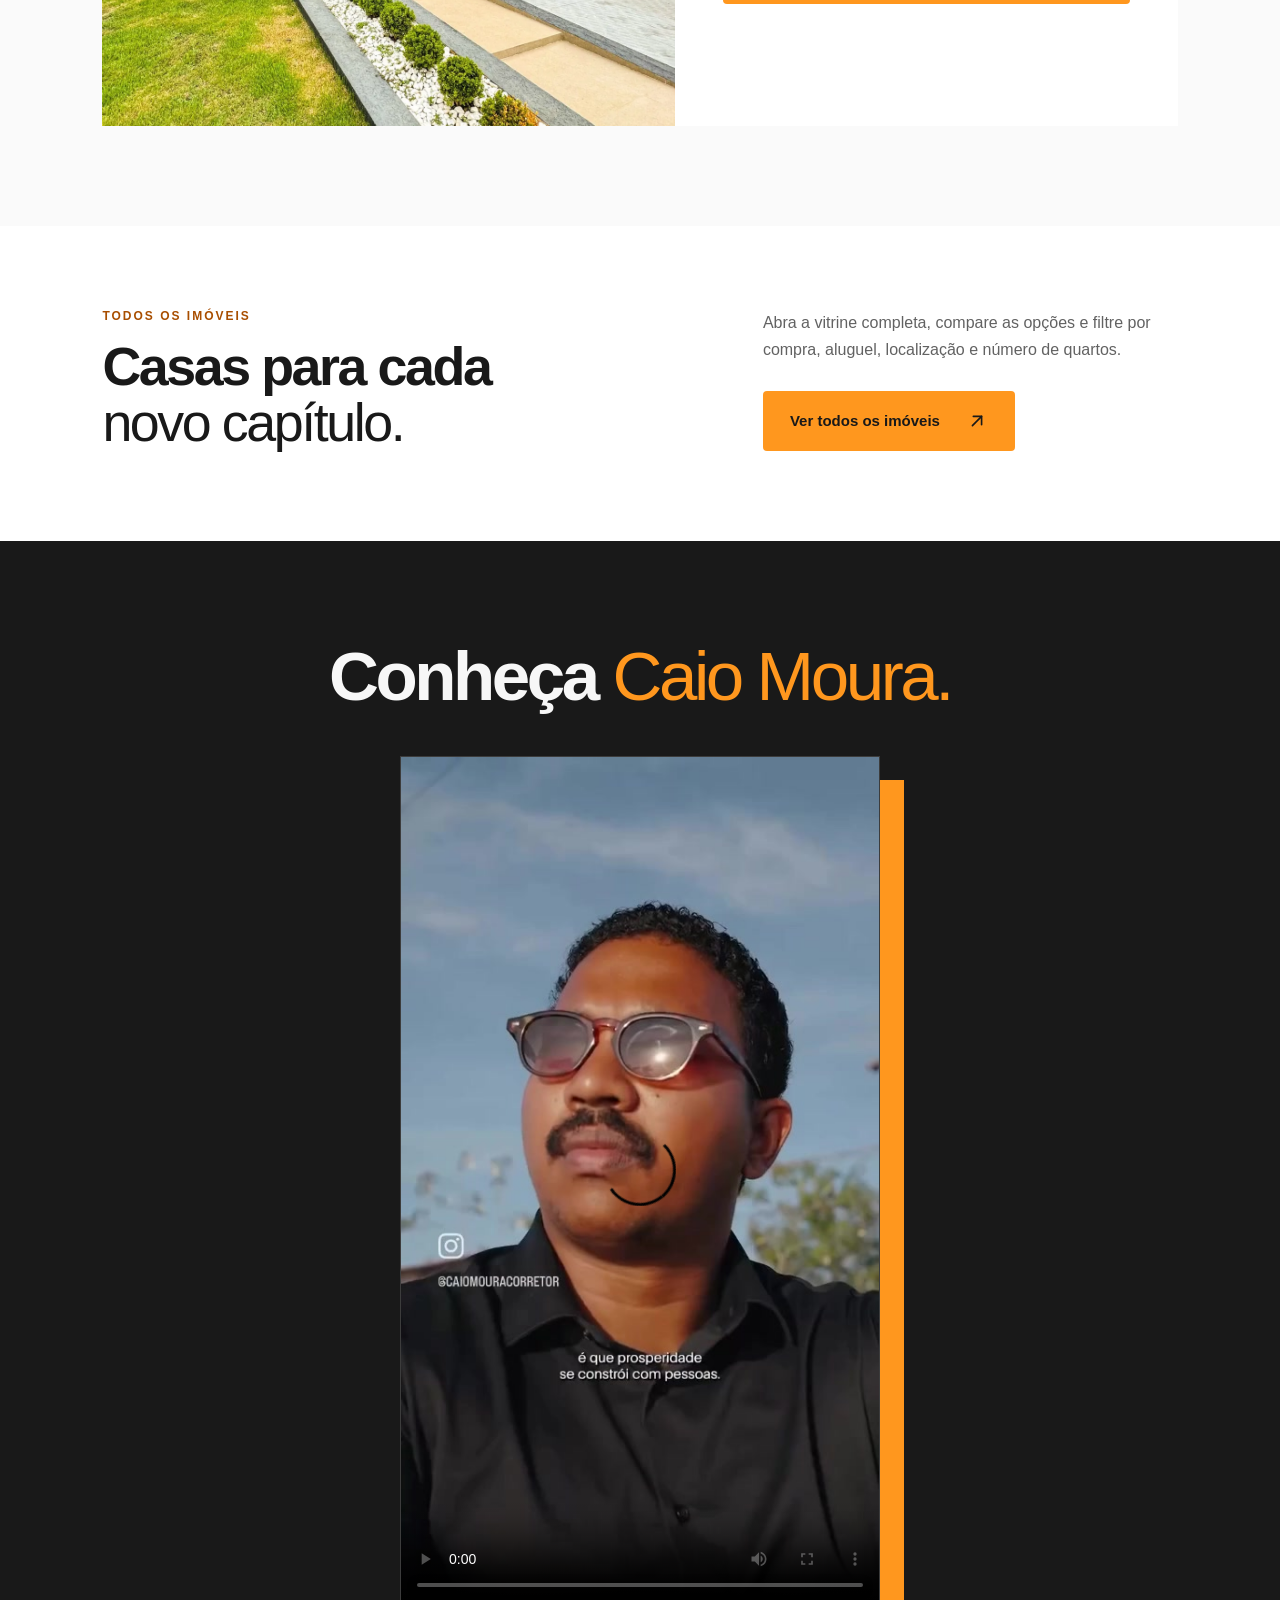
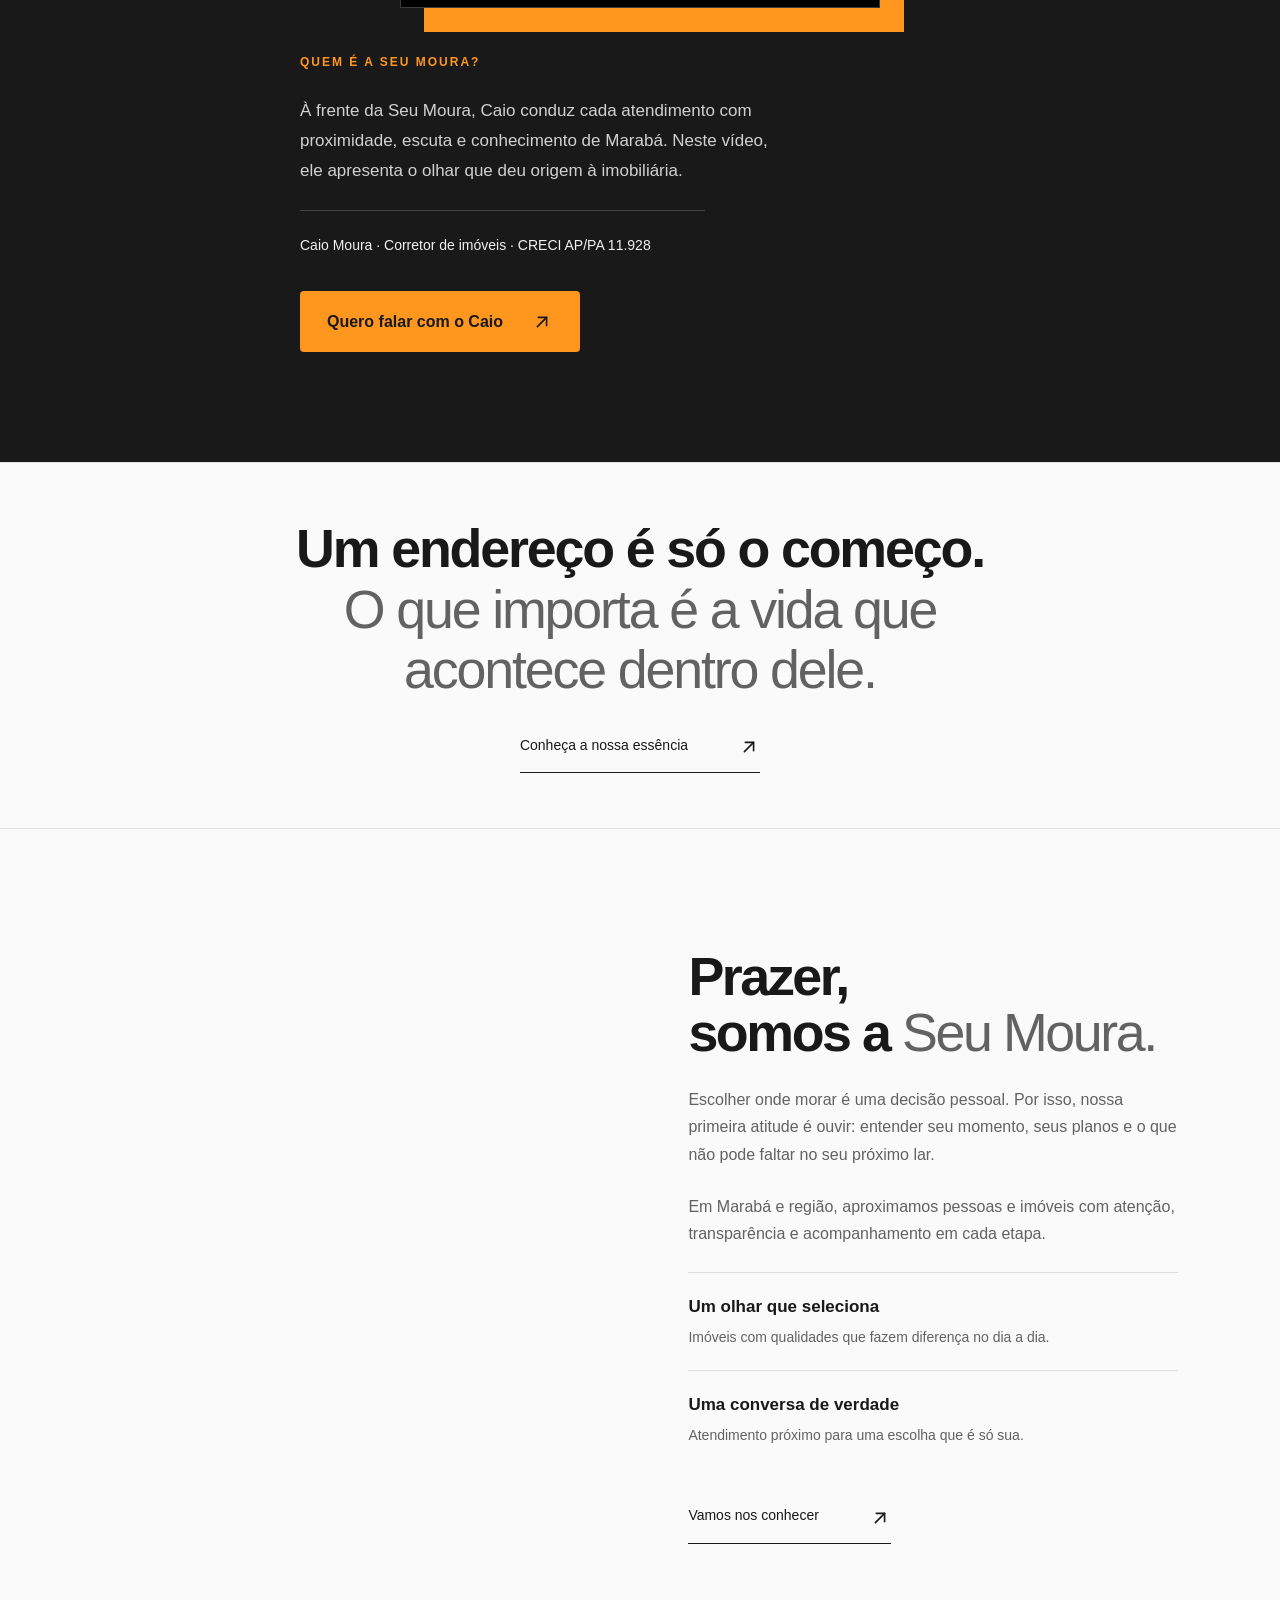
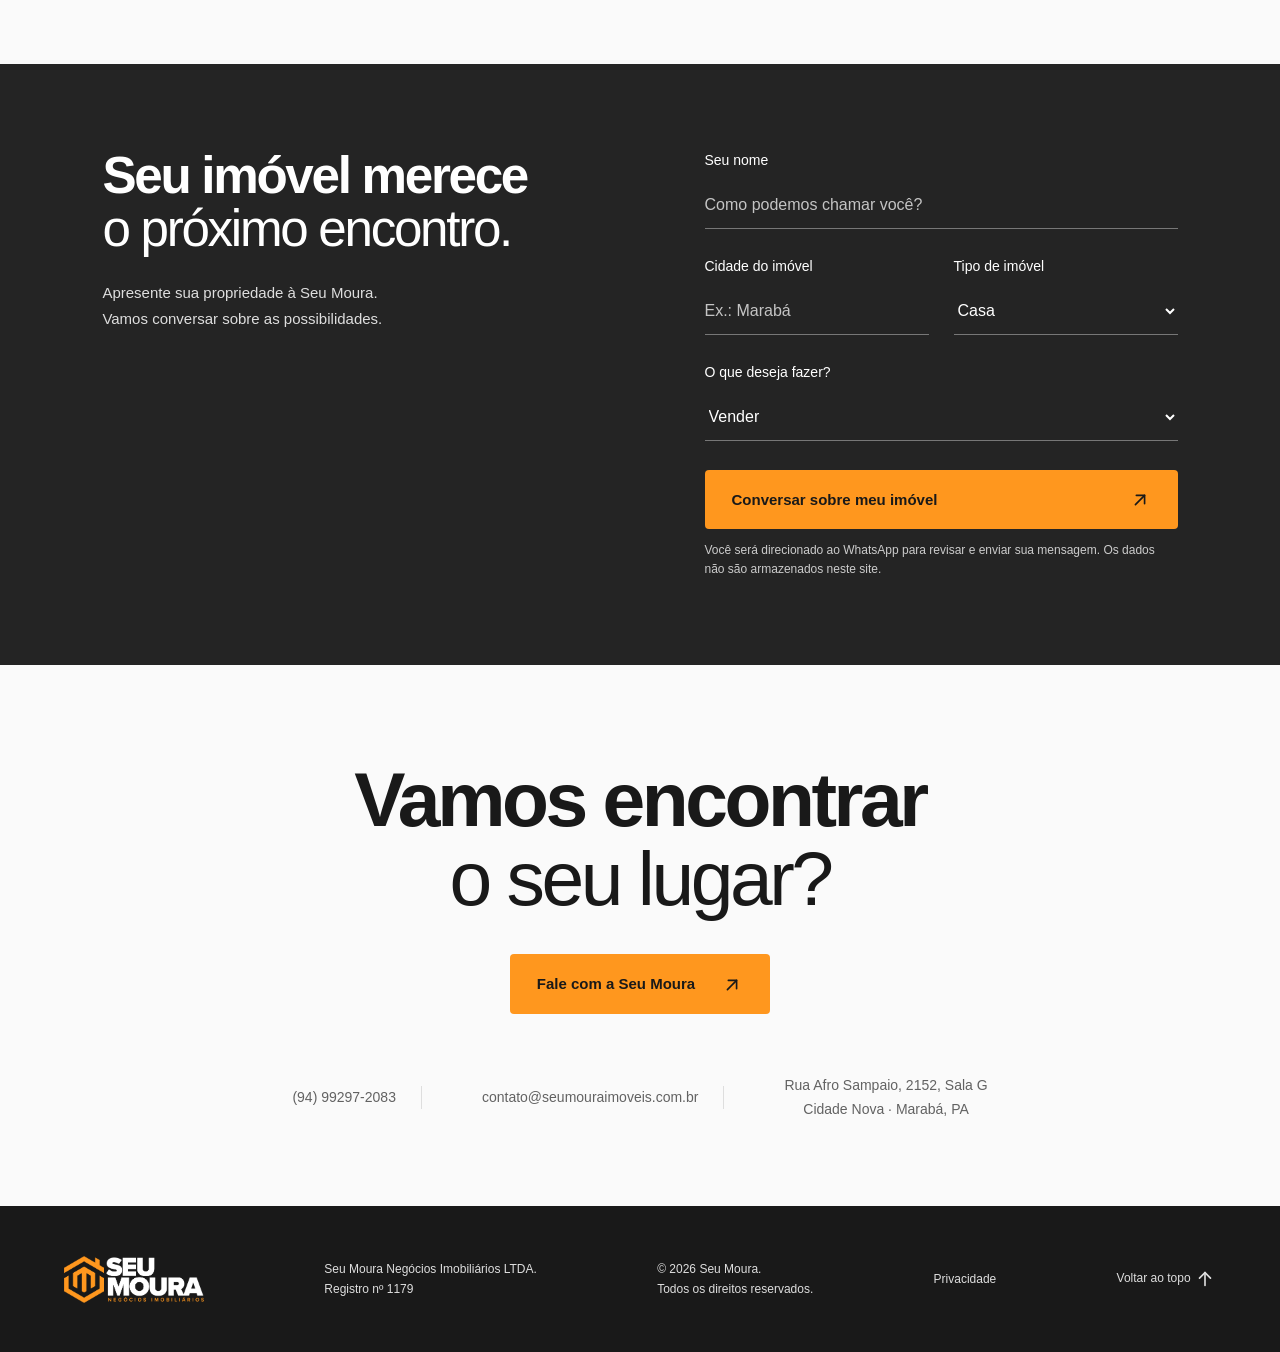
==== commit d5bff16a: "Wait for complete logo reveal before dismissing loading screen" ====
--- a/index.html
+++ b/index.html
@@ -8,7 +8,7 @@
 <meta http-equiv="Content-Security-Policy" content="default-src 'self'; script-src 'self' 'sha256-Lw9V+yTCkJJ28lw8CDUjLPV7Ukz/j4VG8MQfAEeOwx4='; style-src 'self' 'sha256-yGnsUwOtNczJ5i2YggPT6jMmzEevDOqZ0kPcLVQwFfQ='; img-src 'self' data:; media-src 'self'; connect-src 'none'; base-uri 'none'; form-action 'self'; upgrade-insecure-requests">
 <style>html{background:#141414}.moura-loader{display:none}.moura-loading .moura-loader{display:grid;position:fixed;inset:0;z-index:10000;place-items:center;pointer-events:none;color:#ff971e;isolation:isolate;animation:moura-failsafe 0s 5s forwards}.moura-loading{overflow:hidden}.moura-loading .hero-image,.moura-loading .hero-content{animation-play-state:paused}.moura-loader__panel{position:absolute;inset:0;background:#141414;z-index:-2;transition:transform .7s cubic-bezier(.76,0,.24,1)}.moura-loader__panel--left{right:50%}.moura-loader__panel--right{left:50%}.moura-loader__halo{position:absolute;inset:0;z-index:-1;background:radial-gradient(ellipse at 50% 45%,#ffffff05,transparent 48%);transition:opacity .35s}.moura-loader__stage{position:relative;width:min(360px,72vw);aspect-ratio:838/278;transition:opacity .28s,transform .6s cubic-bezier(.16,1,.3,1)}.moura-loader__drawing{display:block;width:100%;height:100%;overflow:visible}.moura-loader__symbol{animation:moura-position .85s .65s cubic-bezier(.65,0,.2,1) both}.moura-loader__outline{fill:none;stroke:#ff971e;stroke-width:1.6;stroke-linejoin:miter;stroke-dasharray:1;stroke-dashoffset:1;animation:moura-draw 1.25s .1s cubic-bezier(.4,0,.15,1) forwards,moura-outline-out .3s 1.3s forwards}.moura-loader__outline--inner{animation-delay:.24s,1.3s}.moura-loader__guide{fill:none;stroke:#ffffff;stroke-opacity:.16;stroke-width:.65;animation:moura-guide 1.4s both}.moura-loader__original{position:absolute;inset:0;width:100%;height:100%;object-fit:contain;animation:moura-brand .75s 1.05s cubic-bezier(.16,1,.3,1) both}.moura-loader__rail{position:absolute;width:64px;height:1px;bottom:max(64px,10svh);left:calc(50% - 32px);background:#ffffff16;overflow:hidden;transition:opacity .2s}.moura-loader__rail:after{content:'';display:block;width:32px;height:1px;background:#ff971e;animation:moura-travel 1.5s cubic-bezier(.65,0,.35,1) infinite}.moura-loader.is-leaving .moura-loader__panel--left{transform:translateX(-100%)}.moura-loader.is-leaving .moura-loader__panel--right{transform:translateX(100%)}.moura-loader.is-leaving .moura-loader__stage{opacity:0;transform:scale(.94)}.moura-loader.is-leaving .moura-loader__halo,.moura-loader.is-leaving .moura-loader__rail{opacity:0}@keyframes moura-draw{to{stroke-dashoffset:0}}@keyframes moura-position{from{transform:translateX(299px)}to{transform:translateX(0)}}@keyframes moura-outline-out{to{opacity:0}}@keyframes moura-brand{from{opacity:0;clip-path:inset(0 100% 0 0);transform:translateY(5px)}to{opacity:1;clip-path:inset(0);transform:translateY(0)}}@keyframes moura-guide{0%{opacity:0;transform:scale(.95);transform-origin:120px 139px}25%,55%{opacity:1}100%{opacity:0}}@keyframes moura-travel{from{transform:translateX(-32px)}to{transform:translateX(96px)}}@keyframes moura-failsafe{to{visibility:hidden;pointer-events:none}}@media(prefers-reduced-motion:reduce){.moura-loading .moura-loader{display:none}.moura-loading{overflow:auto}}</style><script>(()=>{'use strict';const root=document.documentElement;if(window.matchMedia('(prefers-reduced-motion: reduce)').matches)return;root.classList.add('moura-loading');const release=()=>{root.classList.remove('moura-loading');document.getElementById('moura-loader')?.remove();};window.mouraLoading={release,timer:setTimeout(release,4500)};window.addEventListener('pageshow',event=>{if(event.persisted)release();});document.addEventListener('keydown',release,{once:true});})();</script>
 <meta name="theme-color" content="#191919"><meta property="og:title" content="Seu Moura Imóveis | O seu próximo capítulo"><meta property="og:description" content="Imóveis de alto padrão em Marabá e região. Encontre um lugar para viver a sua história."><meta property="og:type" content="website">
-<link rel="icon" href="./favicon.svg" type="image/svg+xml"><link rel="stylesheet" href="./styles.css?v=caio-layout-20260916"><script src="./app.js?v=brand-loading-20260922" defer></script>
+<link rel="icon" href="./favicon.svg" type="image/svg+xml"><link rel="stylesheet" href="./styles.css?v=caio-layout-20260916"><script src="./app.js?v=brand-loading-complete-20260922" defer></script>
 </head>
 <body>
 <div class="moura-loader" id="moura-loader" aria-hidden="true"><div class="moura-loader__panel moura-loader__panel--left"></div><div class="moura-loader__panel moura-loader__panel--right"></div><div class="moura-loader__halo"></div><div class="moura-loader__stage"><svg class="moura-loader__drawing" viewBox="-3 -3 844 284" focusable="false"><g class="moura-loader__symbol"><path class="moura-loader__guide" d="M-70 0H310M-70 278H310M0 -65V343M240 -65V343M-50 237 290 41M-50 41 290 237"/><path class="moura-loader__outline" pathLength="1" d="M0 70 121 0 186 38 186 8 214 24 214 54 240 70 240 101 121 33 0 102Z"/><path class="moura-loader__outline" pathLength="1" d="M0 131 27 116 27 191 121 246 213 192 213 115 240 130 240 209 121 278 0 209Z"/><path class="moura-loader__outline moura-loader__outline--inner" pathLength="1" d="M53 100 119 62 187 102 187 178 160 194 160 118 134 102 134 210 107 225 107 101 80 117 80 194 53 179Z"/></g></svg><img class="moura-loader__original" src="[data-uri]" width="838" height="278" alt=""></div><div class="moura-loader__rail"></div></div>
